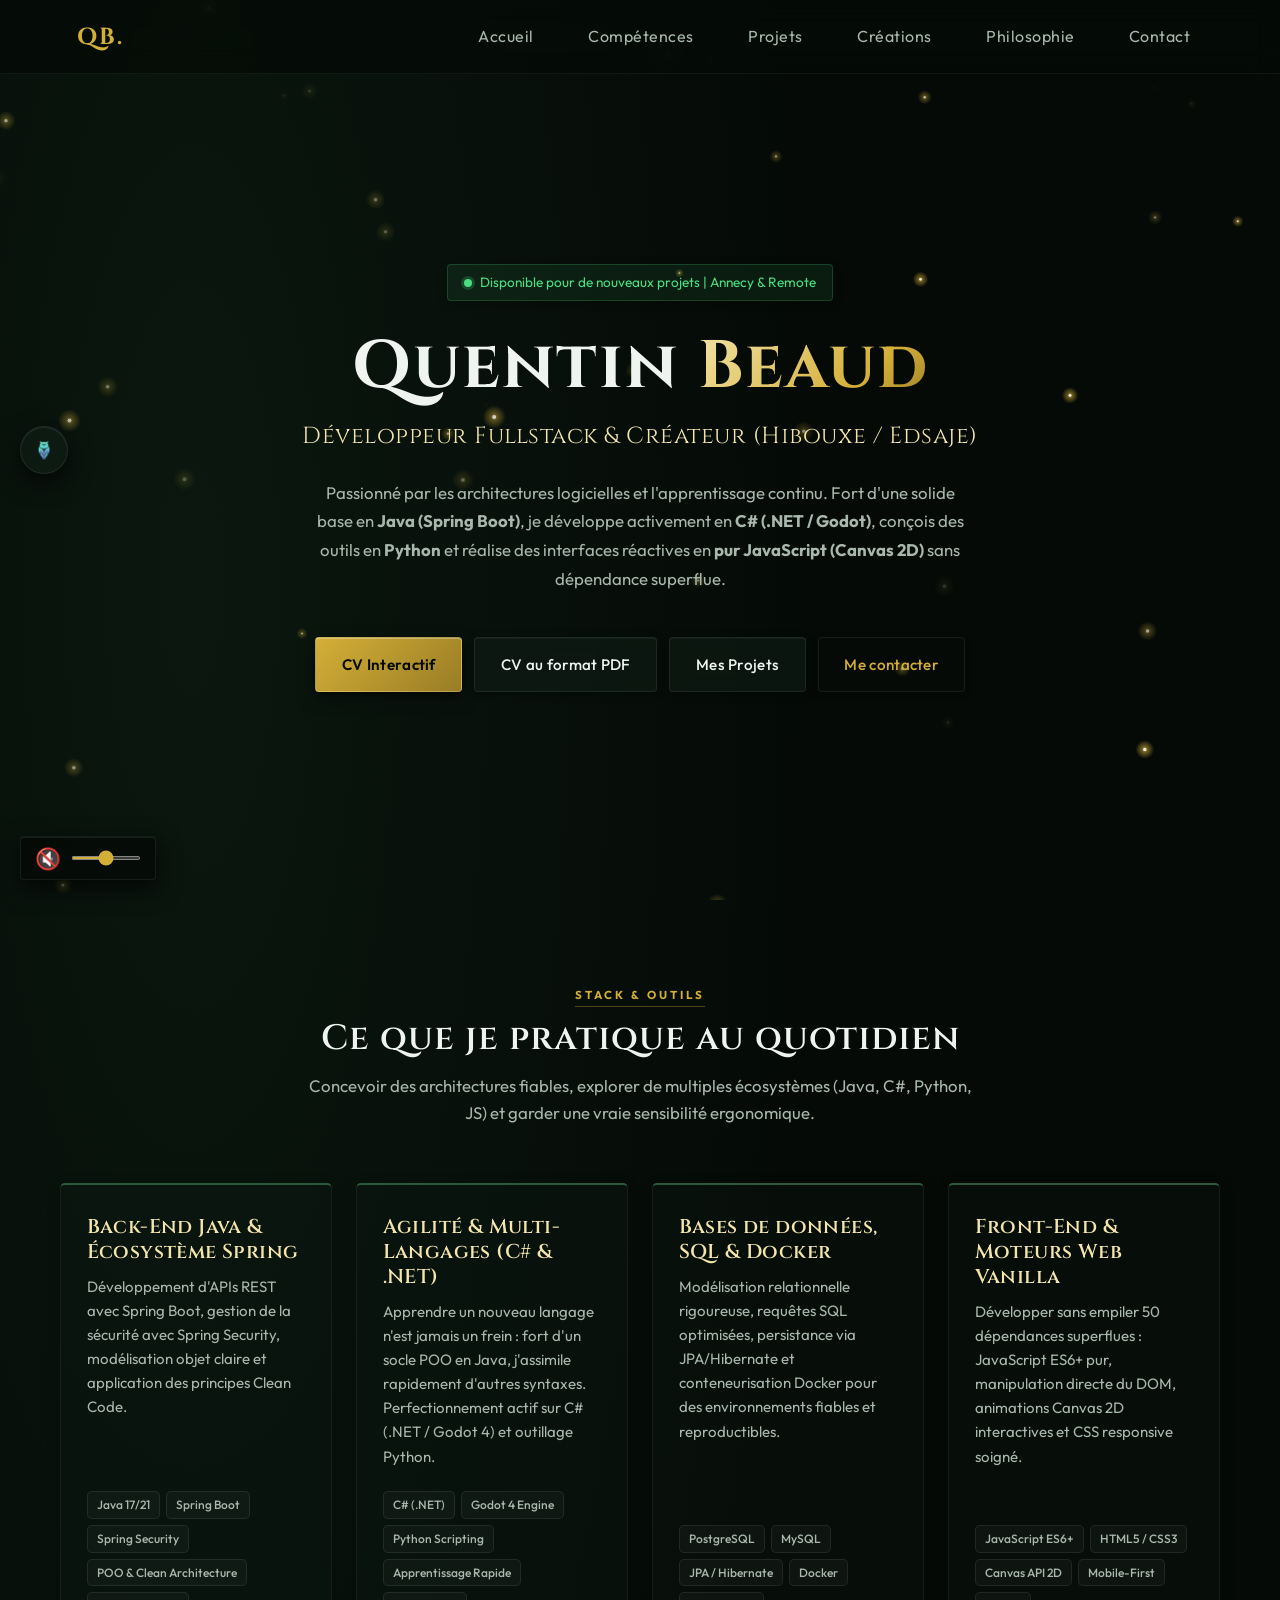
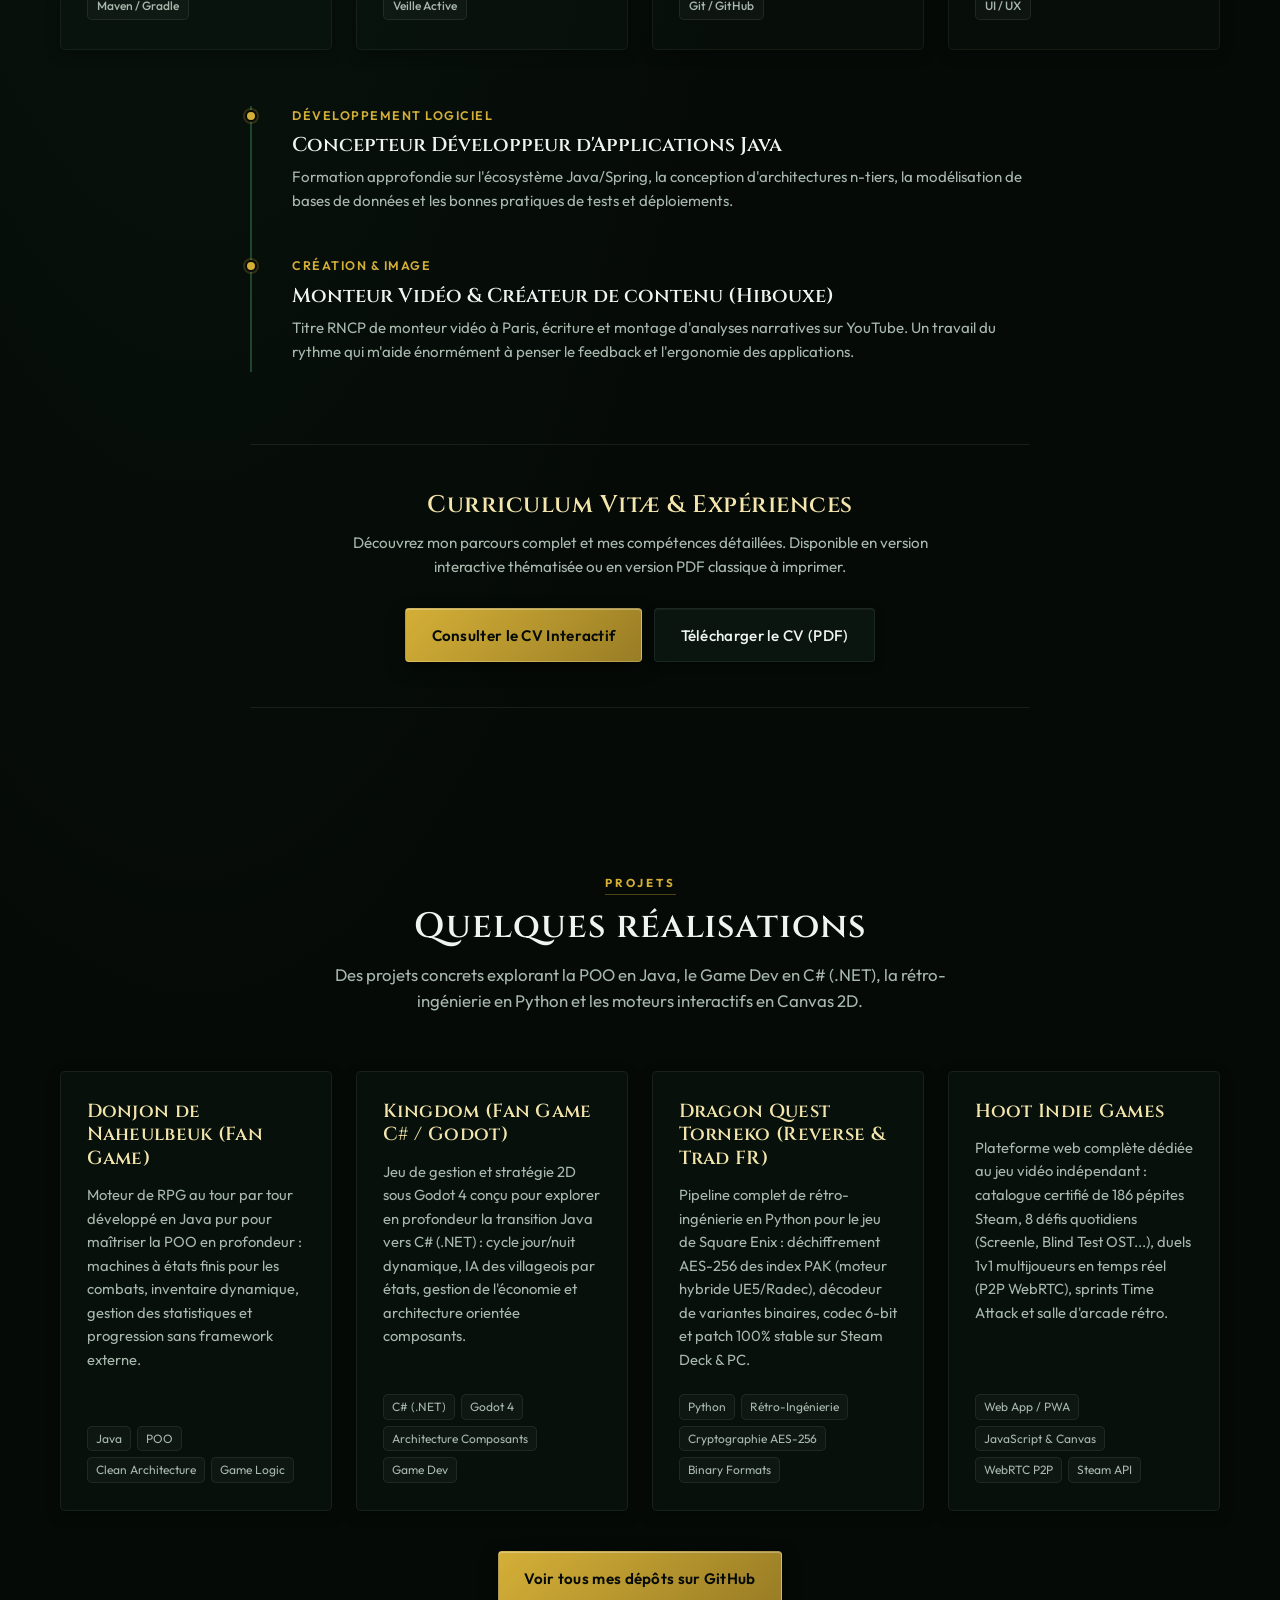
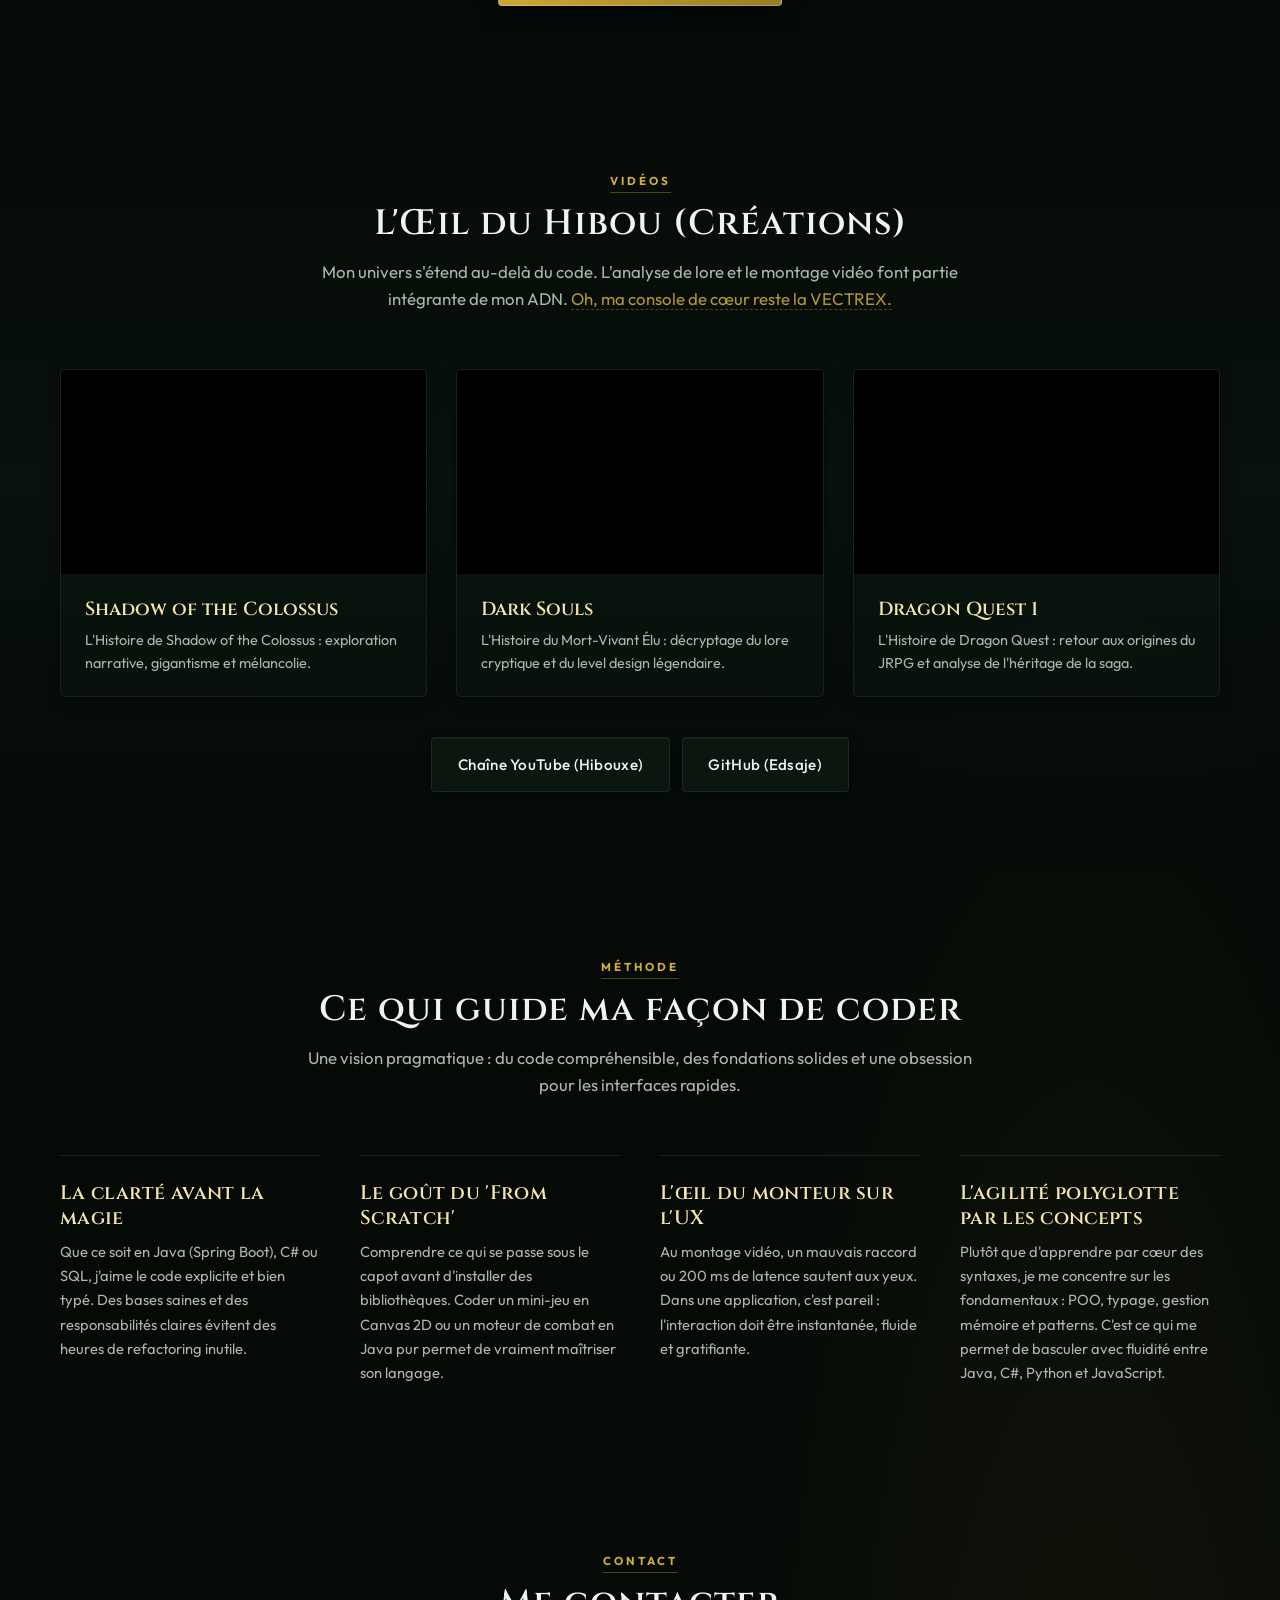
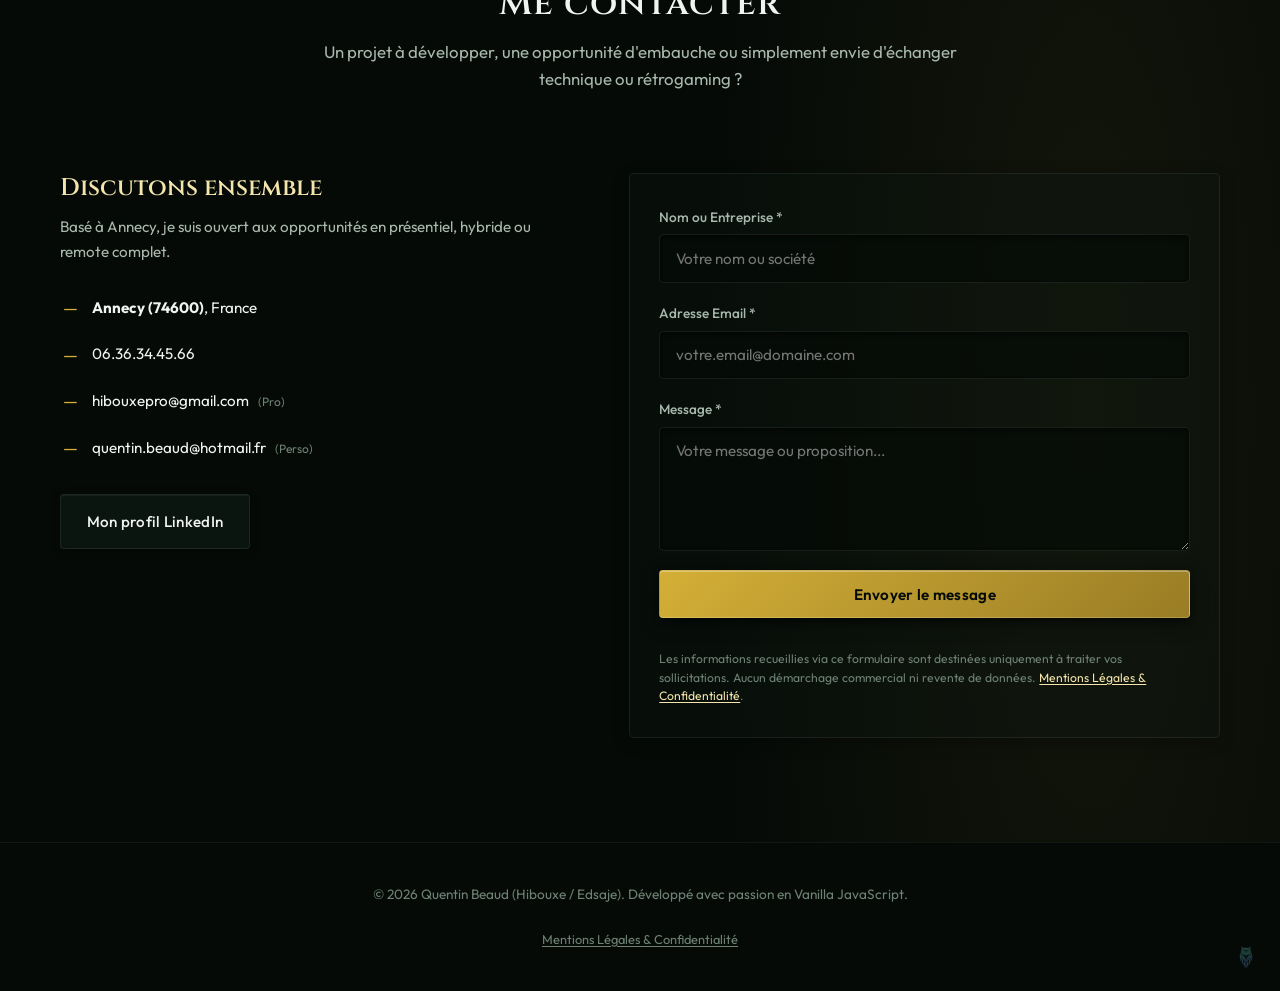
==== index.html @ 6cda5f75 "fix(cache): invalidation totale cache navigateur v6.0 retro-vault et destruction instances obsoletes" ====
<!DOCTYPE html>
<html lang="fr">
<head>
    <meta charset="UTF-8">
    <meta name="viewport" content="width=device-width, initial-scale=1.0">
    
    <!-- Meta SEO & Indexation Avancée -->
    <title>Quentin Beaud | Développeur Fullstack Java & Créateur (Hibouxe / Edsaje)</title>
    <meta name="description" content="Portfolio de Quentin Beaud (alias Hibouxe / Edsaje), développeur Fullstack Java / C# (Spring Boot, SQL, Docker, Godot, Vanilla JS) et créateur. Basé à Annecy.">
    <meta name="keywords" content="Quentin Beaud, Hibouxe, Edsaje, Développeur Fullstack, Java, Spring Boot, Docker, SQL, C#, Godot, JavaScript Vanilla, Annecy, Portfolio Dev">
    <meta name="author" content="Quentin Beaud">
    <meta name="robots" content="index, follow, max-snippet:-1, max-image-preview:large, max-video-preview:-1">
    <meta name="language" content="French">
    <link rel="canonical" href="https://www.quentinbeaud.com/">
    <link rel="icon" type="image/webp" href="assets/logo-hibouxe-200.webp">
    
    <!-- Open Graph -->
    <meta property="og:locale" content="fr_FR">
    <meta property="og:type" content="profile">
    <meta property="og:url" content="https://www.quentinbeaud.com/">
    <meta property="og:site_name" content="Portfolio Quentin Beaud">
    <meta property="og:title" content="Quentin Beaud | Développeur Fullstack & Créateur">
    <meta property="og:description" content="Projets de développement Fullstack Java / C#, jeux sous Godot, Vanilla JS et créations vidéo.">
    <meta property="og:image" content="https://www.quentinbeaud.com/assets/logo-hibouxe.png">
    <meta property="profile:first_name" content="Quentin">
    <meta property="profile:last_name" content="Beaud">
    <meta property="profile:username" content="Edsaje">

    <!-- Twitter Cards -->
    <meta name="twitter:card" content="summary_large_image">
    <meta name="twitter:title" content="Quentin Beaud (Edsaje / Hibouxe) | Développeur Fullstack">
    <meta name="twitter:description" content="Portfolio et réalisations logicielles de Quentin Beaud. Écosystème Java, C# / Godot, Web Vanilla.">
    <meta name="twitter:image" content="https://www.quentinbeaud.com/assets/logo-hibouxe.png">

    <!-- JSON-LD Données Structurées (Schema.org) -->
    <script type="application/ld+json">
    {
      "@context": "https://schema.org",
      "@graph": [
        {
          "@type": "Person",
          "@id": "https://www.quentinbeaud.com/#person",
          "name": "Quentin Beaud",
          "alternateName": ["Hibouxe", "Edsaje"],
          "jobTitle": "Concepteur Développeur Fullstack",
          "description": "Développeur Fullstack spécialisé dans l'écosystème Java (Spring Boot, SQL, Docker), le développement C# (Godot Engine) et le Web Vanilla sans framework.",
          "url": "https://www.quentinbeaud.com",
          "nationality": "French",
          "address": {
            "@type": "PostalAddress",
            "addressLocality": "Annecy",
            "addressRegion": "Auvergne-Rhône-Alpes",
            "postalCode": "74600",
            "addressCountry": "FR"
          },
          "knowsAbout": ["Java", "Spring Boot", "C#", "Godot Engine", "Docker", "SQL", "Architecture Logicielle", "JavaScript", "HTML5", "CSS3", "Montage Vidéo"],
          "sameAs": [
            "https://github.com/Edsaje",
            "https://www.youtube.com/@Hibouxe",
            "https://www.linkedin.com/in/quentin-beaud-82137a21b/"
          ]
        },
        {
          "@type": "WebSite",
          "@id": "https://www.quentinbeaud.com/#website",
          "url": "https://www.quentinbeaud.com",
          "name": "Portfolio Quentin Beaud",
          "publisher": {
            "@id": "https://www.quentinbeaud.com/#person"
          }
        }
      ]
    }
    </script>

    <!-- Typographie Studio (Polices locales auto-hébergées) -->
    <link rel="preload" href="fonts/cinzel-latin.woff2" as="font" type="font/woff2" crossorigin>
    <link rel="preload" href="fonts/outfit-latin.woff2" as="font" type="font/woff2" crossorigin>
    <link rel="stylesheet" href="fonts/fonts.css">
    
    <style>:root{--bg-void:#050a07;--bg-dark:#09130d;--bg-surface:#0e1d14;--bg-surface-elevated:#14281c;--bg-card:rgba(14, 29, 20, 0.75);--bg-card-hover:rgba(20, 42, 29, 0.9);--bg-glass:rgba(9, 19, 13, 0.75);--forest-moss:#1e462c;--forest-pine:#2a5a3a;--forest-glow:rgba(42, 90, 58, 0.35);--gold-primary:#d4af37;--gold-light:#f3e5ab;--gold-bright:#ffdf00;--gold-dark:#997d25;--gold-glow-subtle:rgba(212, 175, 55, 0.15);--gold-glow-medium:rgba(212, 175, 55, 0.3);--gold-glow-strong:rgba(212, 175, 55, 0.5);--text-primary:#f0f4f1;--text-secondary:#a8b8ad;--text-muted:#6e8274;--text-gold:#e5c158;--border-subtle:rgba(255, 255, 255, 0.08);--border-hover:rgba(255, 255, 255, 0.18);--border-glass:rgba(255, 255, 255, 0.05);--border-emerald:rgba(42, 90, 58, 0.45);--font-heading:'Cinzel',Georgia,serif;--font-body:'Outfit',-apple-system,BlinkMacSystemFont,'Segoe UI',Roboto,sans-serif;--radius-xs:3px;--radius-sm:5px;--radius-md:8px;--radius-lg:12px;--radius-full:4px;--transition-fast:0.2s cubic-bezier(0.16, 1, 0.3, 1);--transition-base:0.35s cubic-bezier(0.16, 1, 0.3, 1);--transition-smooth:0.5s cubic-bezier(0.16, 1, 0.3, 1);--shadow-card:0 4px 12px rgba(0, 0, 0, 0.4),0 16px 36px -4px rgba(0, 0, 0, 0.65),inset 0 1px 0 rgba(255, 255, 255, 0.06);--shadow-card-hover:0 8px 20px rgba(0, 0, 0, 0.5),0 24px 50px -4px rgba(0, 0, 0, 0.8),inset 0 1px 0 rgba(255, 255, 255, 0.12);--shadow-gold-button:0 4px 14px rgba(0, 0, 0, 0.45),0 1px 2px rgba(0, 0, 0, 0.3),inset 0 1px 0 rgba(255, 255, 255, 0.3)}*,::after,::before{margin:0;padding:0;box-sizing:border-box}html{scroll-behavior:smooth;scroll-padding-top:80px;-webkit-text-size-adjust:100%;overflow-x:hidden;width:100%;max-width:100%}body{background-color:var(--bg-void);color:var(--text-primary);font-family:var(--font-body);font-size:16px;line-height:1.65;overflow-x:hidden;width:100%;max-width:100%;min-height:100%;position:relative;background-image:radial-gradient(ellipse 80% 60% at 15% 10%,rgba(30,70,44,.22) 0,transparent 60%),radial-gradient(ellipse 60% 50% at 85% 90%,rgba(212,175,55,.07) 0,transparent 50%);background-size:100% 100%;background-repeat:no-repeat;background-attachment:scroll}::selection{background:var(--gold-primary);color:var(--bg-void)}h1,h2,h3,h4,h5,h6{font-family:var(--font-heading);font-weight:600;color:var(--text-primary);line-height:1.25}a{color:inherit;text-decoration:none;transition:color var(--transition-fast)}button,input,textarea{font-family:inherit;font-size:inherit}img{max-width:100%;height:auto;display:block}.fireflies-canvas{position:fixed;top:0;left:0;width:100vw;height:100vh;pointer-events:none;z-index:0}.glass-nav{position:fixed;top:0;left:0;width:100%;display:flex;justify-content:space-between;align-items:center;padding:1.1rem 6%;z-index:1000;background:rgba(5,10,7,.7);backdrop-filter:blur(14px);-webkit-backdrop-filter:blur(14px);border-bottom:1px solid var(--border-glass);transition:all var(--transition-base)}.glass-nav.scrolled{padding:.8rem 6%;background:rgba(5,10,7,.92);border-bottom:1px solid var(--border-subtle);box-shadow:0 10px 30px -10px rgba(0,0,0,.8),0 4px 12px rgba(0,0,0,.5)}.logo{font-family:var(--font-heading);font-size:1.45rem;font-weight:700;color:var(--gold-primary);letter-spacing:2px;display:inline-flex;align-items:center;gap:8px;cursor:pointer;user-select:none;transition:transform var(--transition-fast),color var(--transition-fast)}.logo:hover{transform:scale(1.05);color:var(--gold-light)}.menu-toggle{display:block;background:0 0;border:none;font-size:1.6rem;color:var(--gold-primary);cursor:pointer;padding:4px 8px;border-radius:var(--radius-sm);transition:color var(--transition-fast)}.menu-toggle:hover{color:var(--gold-light)}nav ul{display:none;flex-direction:column;gap:1.2rem;padding:1.5rem;background:var(--bg-surface);position:absolute;top:70px;right:5%;left:5%;border-radius:var(--radius-md);border:1px solid var(--border-subtle);list-style:none;text-align:center;box-shadow:0 20px 50px -10px rgba(0,0,0,.95),0 10px 20px rgba(0,0,0,.8),inset 0 1px 0 rgba(255,255,255,.08)}nav.open ul{display:flex}nav a{color:var(--text-secondary);font-weight:400;font-size:1rem;letter-spacing:.5px;padding:.4rem .8rem;border-radius:var(--radius-sm);transition:all var(--transition-fast)}nav a.active,nav a:hover{color:var(--gold-light);background:rgba(212,175,55,.08)}.container{width:100%;max-width:1200px;margin:0 auto;padding:0 1.25rem;position:relative;z-index:1;box-sizing:border-box}.section-header{text-align:center;margin-bottom:3.5rem}.section-tag{display:inline-block;font-size:.72rem;font-weight:700;text-transform:uppercase;letter-spacing:3px;color:var(--gold-primary);margin-bottom:.6rem;padding:2px 0;background:0 0;border:none;border-bottom:1px solid rgba(212,175,55,.35);border-radius:0;display:inline-block}.section-title{font-size:2.2rem;letter-spacing:1px;color:var(--text-primary);margin-bottom:.8rem;position:relative;overflow-wrap:break-word;word-break:normal}.section-subtitle{font-size:1.05rem;color:var(--text-secondary);max-width:680px;margin:0 auto;line-height:1.6;overflow-wrap:break-word}.glass-card{background:var(--bg-card);backdrop-filter:blur(12px);-webkit-backdrop-filter:blur(12px);border:1px solid var(--border-subtle);border-radius:var(--radius-md);box-shadow:var(--shadow-card);transition:transform var(--transition-base),border-color var(--transition-base),box-shadow var(--transition-base);max-width:100%;min-width:0;box-sizing:border-box;overflow-wrap:break-word}.glass-card:hover{transform:translateY(-2px);border-color:var(--border-hover);box-shadow:var(--shadow-card-hover)}.btn{display:inline-flex;align-items:center;justify-content:center;gap:8px;padding:.85rem 1.6rem;border-radius:var(--radius-full);font-weight:500;font-size:.95rem;letter-spacing:.3px;cursor:pointer;transition:all var(--transition-base);border:1px solid transparent;text-decoration:none;user-select:none}.btn-primary{background:linear-gradient(135deg,var(--gold-primary) 0,var(--gold-dark) 100%);color:#050a07;font-weight:600;border:1px solid rgba(255,255,255,.18);box-shadow:0 2px 6px rgba(0,0,0,.35),0 6px 18px -2px rgba(0,0,0,.5),inset 0 1px 0 rgba(255,255,255,.3)}.btn-primary:hover{background:linear-gradient(135deg,var(--gold-light) 0,var(--gold-primary) 100%);border-color:rgba(255,255,255,.28);box-shadow:0 4px 10px rgba(0,0,0,.45),0 12px 28px -4px rgba(0,0,0,.65),inset 0 1px 0 rgba(255,255,255,.4);transform:translateY(-2px)}.btn-secondary{background:rgba(14,29,20,.65);color:var(--text-primary);border-color:var(--border-subtle);backdrop-filter:blur(8px);box-shadow:0 2px 8px rgba(0,0,0,.35),inset 0 1px 0 rgba(255,255,255,.05)}.btn-secondary:hover{background:rgba(20,42,29,.85);border-color:var(--border-hover);color:var(--gold-light);transform:translateY(-2px);box-shadow:0 6px 18px rgba(0,0,0,.55),inset 0 1px 0 rgba(255,255,255,.1)}.btn-outline{background:0 0;color:var(--gold-primary);border-color:var(--border-subtle);box-shadow:0 2px 6px rgba(0,0,0,.25)}.btn-outline:hover{background:rgba(255,255,255,.04);border-color:var(--border-hover);color:var(--gold-light);box-shadow:0 4px 14px rgba(0,0,0,.45),inset 0 1px 0 rgba(255,255,255,.06)}.hero-section{min-height:100vh;display:flex;align-items:center;justify-content:center;padding:7.5rem 1.5rem 4rem 1.5rem;position:relative;text-align:center}.hero-container{max-width:860px;z-index:2}.hero-status-badge{display:inline-flex;align-items:center;gap:8px;font-size:.85rem;color:#4ade80;background:rgba(74,222,128,.08);border:1px solid rgba(74,222,128,.2);padding:6px 16px;border-radius:var(--radius-full);margin-bottom:1.5rem;box-shadow:0 2px 8px rgba(0,0,0,.35)}.hero-status-badge .pulse-dot{width:8px;height:8px;background-color:#4ade80;border-radius:50%;box-shadow:0 0 0 3px rgba(74,222,128,.2);animation:pulse 2s infinite ease-in-out}@keyframes pulse{0%,100%{opacity:1;transform:scale(1)}50%{opacity:.4;transform:scale(1.25)}}.hero-title{font-size:clamp(2.5rem, 6vw, 4.2rem);letter-spacing:2px;color:var(--text-primary);margin-bottom:.8rem;font-weight:700;min-height:1.2em}.hero-title span{background:linear-gradient(135deg,var(--gold-light) 0,var(--gold-primary) 70%,var(--gold-dark) 100%);-webkit-background-clip:text;-webkit-text-fill-color:transparent}.hero-subtitle{font-size:clamp(1.1rem, 2.5vw, 1.45rem);font-weight:300;color:var(--gold-light);margin-bottom:1.4rem;letter-spacing:.5px;min-height:1.5em}.hero-desc{font-size:1.05rem;color:var(--text-secondary);max-width:660px;margin:0 auto 2.4rem auto;line-height:1.7;min-height:120px}.hero-actions{display:flex;flex-wrap:wrap;justify-content:center;gap:12px}.skills-section{padding:5rem 0;position:relative}.skills-grid{display:grid;grid-template-columns:1fr;gap:1.5rem;margin-bottom:3.5rem}.skill-card{padding:1.8rem 1.6rem;display:flex;flex-direction:column;background:rgba(14,29,20,.3);border:1px solid rgba(255,255,255,.06);border-top:2px solid var(--forest-pine);border-radius:var(--radius-sm);box-shadow:0 4px 14px rgba(0,0,0,.25);transition:border-top-color var(--transition-fast),transform var(--transition-fast)}.skill-card:hover{border-top-color:var(--gold-primary);transform:translateY(-2px)}.skill-icon{font-size:2.4rem;margin-bottom:1.2rem;display:inline-block}.skill-card h3{font-size:1.25rem;color:var(--gold-light);margin-bottom:.7rem;letter-spacing:.4px;font-family:var(--font-heading)}.skill-card p{color:var(--text-secondary);font-size:.94rem;margin-bottom:1.4rem;flex-grow:1;line-height:1.6}.skill-tags{display:flex;flex-wrap:wrap;gap:6px}.skill-tag{font-size:.75rem;font-weight:500;color:var(--text-secondary);background:rgba(255,255,255,.03);border:1px solid rgba(255,255,255,.08);padding:3px 9px;border-radius:var(--radius-sm)}.timeline{max-width:780px;margin:0 auto;position:relative;padding-left:2rem;border-left:2px solid var(--forest-moss)}.timeline-item{position:relative;margin-bottom:2.2rem}.timeline-item:last-child{margin-bottom:0}.timeline-dot{position:absolute;left:calc(-2rem - 7px);top:.25rem;width:12px;height:12px;background:var(--gold-primary);border:2px solid var(--bg-void);border-radius:50%;box-shadow:0 0 0 2px rgba(212,175,55,.2)}.timeline-content{padding:0 0 .5rem .5rem;background:0 0;border:none;box-shadow:none}.timeline-content .timeline-date{font-size:.78rem;font-weight:600;color:var(--gold-primary);text-transform:uppercase;letter-spacing:1.5px;margin-bottom:.35rem;display:block}.timeline-content h3{font-size:1.25rem;color:var(--text-primary);margin-bottom:.5rem;font-family:var(--font-heading)}.timeline-content p{font-size:.94rem;color:var(--text-secondary);line-height:1.6}.cv-box{margin:4.5rem auto 0 auto;padding:2.8rem 1.5rem;text-align:center;max-width:780px;border-top:1px solid rgba(255,255,255,.08);border-bottom:1px solid rgba(255,255,255,.08);background:0 0;border-radius:0}.cv-box h3{color:var(--gold-light);font-size:1.5rem;margin-bottom:.7rem;letter-spacing:.5px;font-family:var(--font-heading)}.cv-box p{color:var(--text-secondary);max-width:600px;margin:0 auto 1.8rem auto;font-size:.95rem;line-height:1.6}.cv-box-actions{display:flex;flex-wrap:wrap;justify-content:center;gap:12px}.github-section{padding:5rem 0}.repo-grid{display:grid;grid-template-columns:1fr;gap:1.5rem;margin-bottom:2.5rem}.repo-card{padding:1.7rem 1.6rem;display:flex;flex-direction:column;text-decoration:none;background:rgba(14,29,20,.35);border:1px solid rgba(255,255,255,.07);border-radius:var(--radius-sm);box-shadow:0 4px 14px rgba(0,0,0,.3);transition:transform var(--transition-fast),border-color var(--transition-fast),background var(--transition-fast)}.repo-card:hover{transform:translateY(-2px);background:rgba(20,42,29,.55);border-color:rgba(212,175,55,.3)}.repo-header{display:flex;align-items:center;gap:10px;margin-bottom:.8rem}.repo-icon{font-size:1.5rem}.repo-header h3{font-size:1.18rem;color:var(--gold-light);letter-spacing:.3px;font-family:var(--font-heading);transition:color var(--transition-fast)}.repo-card:hover .repo-header h3{color:var(--gold-bright)}.repo-card p{color:var(--text-secondary);font-size:.92rem;margin-bottom:1.4rem;flex-grow:1;line-height:1.6}.repo-tags{display:flex;flex-wrap:wrap;gap:6px}.repo-tag{background:rgba(255,255,255,.03);border:1px solid rgba(255,255,255,.08);color:var(--text-secondary);padding:2px 8px;border-radius:var(--radius-sm);font-size:.75rem}.github-cta{text-align:center}.passions-section{padding:5rem 0;background:linear-gradient(180deg,var(--bg-void) 0,rgba(14,29,20,.4) 50%,var(--bg-void) 100%)}.portfolio-grid{display:grid;grid-template-columns:1fr;gap:1.8rem;margin-bottom:2.5rem}.portfolio-card{background:rgba(14,29,20,.3);border:1px solid rgba(255,255,255,.07);border-radius:var(--radius-sm);overflow:hidden;box-shadow:0 4px 14px rgba(0,0,0,.35);transition:transform var(--transition-fast),border-color var(--transition-fast);padding:0}.portfolio-card:hover{transform:translateY(-2px);border-color:rgba(212,175,55,.25)}.video-wrapper{position:relative;width:100%;aspect-ratio:16/9;background-color:#000;border-bottom:1px solid rgba(255,255,255,.06)}.video-wrapper iframe{position:absolute;top:0;left:0;width:100%;height:100%;border:none}.video-content{padding:1.4rem 1.5rem}.video-content h3{font-size:1.18rem;color:var(--gold-light);margin-bottom:.5rem;font-family:var(--font-heading)}.video-content p{font-size:.9rem;color:var(--text-secondary);line-height:1.55}.secret-hint{color:var(--gold-primary);cursor:pointer;opacity:.85;transition:opacity var(--transition-fast),color var(--transition-fast);border-bottom:1px dashed rgba(212,175,55,.4)}.secret-hint:hover{opacity:1;color:var(--gold-light)}.social-links{display:flex;flex-wrap:wrap;justify-content:center;gap:12px;margin-top:2rem}.principles-section{padding:5rem 0}.principles-grid{display:grid;grid-template-columns:1fr;gap:2.2rem 2.5rem}.principle-card{padding:1.6rem 0 0 0;background:0 0;border:none;border-top:1px solid rgba(255,255,255,.1);border-radius:0;box-shadow:none;display:flex;flex-direction:column}.principle-icon{font-size:2.2rem;margin-bottom:1rem;display:inline-block}.principle-card h3{font-size:1.22rem;color:var(--gold-light);margin-bottom:.6rem;letter-spacing:.3px;font-family:var(--font-heading)}.principle-card p{font-size:.92rem;color:var(--text-secondary);line-height:1.65}.contact-section{padding:5rem 0;position:relative}.contact-container{display:grid;grid-template-columns:1fr;gap:2.5rem;padding:1rem 0;background:0 0;border:none;box-shadow:none}.contact-info h3{font-size:1.5rem;color:var(--gold-light);margin-bottom:.8rem;font-family:var(--font-heading)}.contact-info>p{color:var(--text-secondary);margin-bottom:1.8rem;font-size:.95rem;line-height:1.6}.contact-details{display:flex;flex-direction:column;gap:1.1rem;margin-bottom:2rem}.contact-item{display:flex;align-items:center;gap:12px;font-size:.95rem;color:var(--text-primary)}.contact-item-icon{font-size:1.1rem;color:var(--gold-primary);width:20px;text-align:center}.contact-item a{color:var(--text-primary);transition:color var(--transition-fast)}.contact-item a:hover{color:var(--gold-light)}.contact-badge{font-size:.75rem;color:var(--text-muted);margin-left:6px}.contact-form{display:flex;flex-direction:column;gap:1.2rem;background:rgba(14,29,20,.3);border:1px solid rgba(255,255,255,.07);border-radius:var(--radius-sm);padding:2rem 1.8rem;box-shadow:0 4px 16px rgba(0,0,0,.3)}.form-group{display:flex;flex-direction:column;gap:.4rem}.form-group label{font-size:.85rem;color:var(--text-secondary);font-weight:500}.form-group input,.form-group textarea{background:rgba(5,10,7,.7);border:1px solid rgba(255,255,255,.08);border-radius:var(--radius-sm);padding:.85rem 1rem;color:var(--text-primary);font-family:var(--font-body);font-size:.95rem;box-shadow:inset 0 2px 4px rgba(0,0,0,.4);transition:border-color var(--transition-fast),box-shadow var(--transition-fast)}.form-group input:focus,.form-group textarea:focus{outline:0;border-color:var(--gold-primary);box-shadow:0 0 0 2px rgba(212,175,55,.15),inset 0 2px 4px rgba(0,0,0,.4)}.form-group textarea{resize:vertical;min-height:120px}.form-status{font-size:.9rem;text-align:center;padding:.5rem;border-radius:var(--radius-sm);display:none}.form-status.pending{display:block;color:var(--gold-light);background:rgba(212,175,55,.1)}.form-status.success{display:block;color:#4ade80;background:rgba(74,222,128,.1);border:1px solid rgba(74,222,128,.3)}.form-status.error{display:block;color:#f87171;background:rgba(248,113,113,.1);border:1px solid rgba(248,113,113,.3)}.site-footer{padding:2.5rem 1.5rem;text-align:center;background:var(--bg-void);border-top:1px solid var(--border-glass);position:relative}.footer-content{max-width:1200px;margin:0 auto;display:flex;flex-direction:column;align-items:center;gap:.8rem}.footer-copyright{color:var(--text-muted);font-size:.85rem}.easter-egg-owl{position:absolute;bottom:20px;right:20px;cursor:pointer;opacity:.25;transition:opacity var(--transition-fast),transform var(--transition-fast);touch-action:manipulation;user-select:none;-webkit-user-select:none}.easter-egg-owl img{width:28px;height:28px;object-fit:contain}.easter-egg-owl:hover{opacity:1;transform:scale(1.15)}.sound-control{position:fixed;bottom:20px;left:20px;z-index:9999;display:flex;align-items:center;gap:10px;padding:8px 14px;border-radius:var(--radius-full);background:rgba(5,10,7,.85);border:1px solid var(--border-subtle);backdrop-filter:blur(10px);box-shadow:0 8px 24px rgba(0,0,0,.7),inset 0 1px 0 rgba(255,255,255,.08);transition:border-color var(--transition-fast),box-shadow var(--transition-fast)}.sound-control:hover{border-color:var(--border-hover);box-shadow:0 12px 32px rgba(0,0,0,.85),inset 0 1px 0 rgba(255,255,255,.14)}.mute-btn{background:0 0;border:none;font-size:1.3rem;cursor:pointer;color:var(--text-primary);outline:0;display:flex;align-items:center;justify-content:center;transition:transform var(--transition-fast)}.mute-btn:hover{transform:scale(1.15)}.volume-slider{width:70px;height:4px;accent-color:var(--gold-primary);cursor:pointer}.arcade-modal{display:none;position:fixed;top:0;left:0;width:100vw;height:100vh;background:rgba(0,0,0,.88);z-index:10000;justify-content:center;align-items:center;padding:1rem;backdrop-filter:blur(8px)}.arcade-modal.active{display:flex}.arcade-modal-content{background:var(--bg-surface);padding:2rem 1.8rem;border-radius:var(--radius-md);text-align:center;position:relative;border:1px solid var(--border-subtle);box-shadow:0 24px 60px -10px rgba(0,0,0,.95),0 12px 24px rgba(0,0,0,.8),inset 0 1px 0 rgba(255,255,255,.08);width:100%;max-width:480px;max-height:92vh;overflow-y:auto}.close-arcade,.close-vectrex{position:absolute;top:12px;right:18px;font-size:1.8rem;color:var(--text-muted);cursor:pointer;background:0 0;border:none;transition:color var(--transition-fast);line-height:1}.close-arcade:hover{color:var(--gold-primary)}.close-vectrex:hover{color:#0fc}.arcade-menu-title{font-size:1.5rem;color:var(--gold-light);margin-bottom:.5rem}.arcade-menu-subtitle{font-size:.9rem;color:var(--text-secondary);margin-bottom:1.5rem}.arcade-games-grid{display:grid;grid-template-columns:1fr 1fr;gap:10px}.arcade-btn{background:rgba(30,70,44,.25);border:1px solid var(--border-subtle);color:var(--text-primary);padding:.9rem .5rem;border-radius:var(--radius-sm);font-family:var(--font-heading);font-size:.95rem;cursor:pointer;box-shadow:0 2px 6px rgba(0,0,0,.35),inset 0 1px 0 rgba(255,255,255,.04);transition:all var(--transition-fast)}.arcade-btn:hover{background:rgba(20,42,29,.8);border-color:var(--border-hover);color:var(--gold-light);transform:translateY(-2px);box-shadow:0 6px 16px rgba(0,0,0,.6),inset 0 1px 0 rgba(255,255,255,.08)}.arcade-btn.full-span{grid-column:span 2}.arcade-btn-small{background:0 0;border:1px solid var(--border-subtle);color:var(--text-secondary);padding:.45rem 1rem;border-radius:var(--radius-sm);margin-top:1rem;cursor:pointer;font-size:.85rem;transition:all var(--transition-fast)}.arcade-btn-small:hover{border-color:var(--border-hover);color:var(--gold-light)}#arcade-canvas{background:#060f09;border:1px solid var(--border-subtle);border-radius:var(--radius-sm);margin:1rem 0;max-width:100%;height:auto;box-shadow:0 4px 20px rgba(0,0,0,.6),inset 0 0 10px rgba(0,0,0,.8)}.arcade-score-display{font-size:1.15rem;font-weight:700;color:var(--gold-light);margin-bottom:.4rem}.arcade-instructions{font-size:.85rem;color:var(--text-secondary);margin-top:.5rem}.vectrex-modal-content{background:#020504;border:1px solid #0fc;box-shadow:0 0 35px rgba(0,255,204,.35)}.vectrex-title{color:#0fc;font-family:var(--font-heading);text-shadow:0 0 10px #0fc;letter-spacing:2px;font-size:1.35rem;margin-bottom:4px}.vectrex-subtitle{color:#0fc;opacity:.8;font-size:.8rem;margin-bottom:8px}.vectrex-stats{font-family:monospace;font-size:.95rem;color:#fff;margin-bottom:8px}#vectrex-canvas{background-color:#000;border:1px solid #0fc;box-shadow:0 0 15px rgba(0,255,204,.4);border-radius:4px;max-width:100%;height:auto}.virtual-gamepad{display:none;justify-content:space-between;align-items:center;margin-top:15px;padding:0 10px;user-select:none;-webkit-user-select:none}@media (hover:none) and (pointer:coarse){.virtual-gamepad{display:flex}}.d-pad{display:grid;grid-template-areas:". up ." "left . right" ". down .";gap:6px}.d-btn{background:rgba(30,70,44,.35);border:1px solid var(--border-subtle);color:var(--gold-light);border-radius:var(--radius-sm);width:46px;height:46px;font-size:1.1rem;display:flex;justify-content:center;align-items:center;touch-action:manipulation;cursor:pointer;outline:0;box-shadow:0 3px 8px rgba(0,0,0,.45)}.d-btn.up{grid-area:up}.d-btn.down{grid-area:down}.d-btn.left{grid-area:left}.d-btn.right{grid-area:right}.action-btn:active,.d-btn:active{background:rgba(212,175,55,.35);transform:scale(.94)}.action-pad{display:flex}.action-btn{background:rgba(30,70,44,.45);border:1px solid var(--border-subtle);color:var(--gold-light);border-radius:50%;width:58px;height:58px;font-size:1.3rem;font-weight:700;touch-action:manipulation;cursor:pointer;outline:0;box-shadow:0 4px 14px rgba(0,0,0,.55),inset 0 1px 0 rgba(255,255,255,.1)}.idle-toggle{position:fixed;top:50%;left:20px;transform:translateY(-50%);width:48px;height:48px;border-radius:50%;display:flex;justify-content:center;align-items:center;cursor:pointer;z-index:9998;background:var(--bg-card);border:1px solid var(--border-subtle);box-shadow:0 8px 24px rgba(0,0,0,.7),inset 0 1px 0 rgba(255,255,255,.08);transition:transform var(--transition-base),box-shadow var(--transition-base),border-color var(--transition-base),opacity var(--transition-fast)}.idle-toggle img{width:24px;height:24px;object-fit:contain}.idle-toggle:hover{transform:translateY(-50%) scale(1.08);border-color:var(--border-hover);box-shadow:0 12px 32px rgba(0,0,0,.85),inset 0 1px 0 rgba(255,255,255,.15)}.idle-toggle.hidden{opacity:0;pointer-events:none}.idle-panel{position:fixed;top:50%;left:80px;transform:translateY(-50%) translateX(-120%);width:350px;max-height:85vh;border-radius:var(--radius-md);padding:1.4rem;z-index:9998;background:rgba(9,19,13,.95);border:1px solid var(--border-subtle);box-shadow:0 24px 60px -10px rgba(0,0,0,.95),0 10px 25px rgba(0,0,0,.8),inset 0 1px 0 rgba(255,255,255,.08);transition:transform .4s cubic-bezier(.16, 1, .3, 1),opacity .3s;opacity:0;pointer-events:none;overflow-y:auto}.idle-panel.active{transform:translateY(-50%) translateX(0);opacity:1;pointer-events:all}.idle-header{display:flex;justify-content:space-between;align-items:center;margin-bottom:12px;border-bottom:1px solid var(--border-glass);padding-bottom:8px}.idle-header h3{font-size:1.15rem;color:var(--gold-light);display:flex;align-items:center}.idle-prestige-badge{font-size:.7rem;background:var(--gold-primary);color:#050a07;padding:2px 6px;border-radius:var(--radius-full);margin-left:6px;font-weight:700}.close-idle{font-size:1.5rem;cursor:pointer;color:var(--text-muted);transition:color var(--transition-fast)}.close-idle:hover{color:var(--gold-primary)}.idle-score{text-align:center;font-size:1.35rem;font-weight:700;color:var(--gold-light)}.idle-pps{text-align:center;color:var(--text-secondary);font-size:.82rem;margin-bottom:12px}.idle-click-area{text-align:center;position:relative;margin:12px 0 18px 0}#idle-logo{width:100px;height:100px;cursor:pointer;transition:transform .1s;user-select:none;-webkit-user-drag:none;filter:drop-shadow(0 0 12px rgba(212, 175, 55, .4));touch-action:manipulation}#idle-logo:active{transform:scale(.92)}#idle-click-feedback-container{position:absolute;top:0;left:0;width:100%;height:100%;pointer-events:none}.click-feedback{position:absolute;color:var(--gold-light);font-weight:700;font-size:1.1rem;text-shadow:0 0 8px rgba(0,0,0,.8);animation:floatUp .9s ease-out forwards}@keyframes floatUp{0%{transform:translateY(0) scale(1);opacity:1}100%{transform:translateY(-40px) scale(1.3);opacity:0}}.idle-tabs{display:flex;gap:6px;margin-bottom:12px;border-bottom:1px solid var(--border-glass);padding-bottom:8px}.idle-tab-btn{flex:1;padding:6px 4px;background:0 0;border:1px solid var(--border-glass);color:var(--text-secondary);border-radius:var(--radius-sm);cursor:pointer;font-size:.78rem;transition:all var(--transition-fast)}.idle-tab-btn.active{background:rgba(212,175,55,.18);border-color:var(--border-hover);color:#fff;font-weight:600}.idle-section-title{color:var(--gold-light);font-size:.85rem;margin:12px 0 6px 0;text-align:left}.idle-upgrade-btn{width:100%;background:rgba(14,29,20,.65);border:1px solid var(--border-glass);color:var(--text-primary);border-radius:var(--radius-sm);padding:8px 10px;display:flex;justify-content:space-between;align-items:center;cursor:pointer;margin-bottom:6px;text-align:left;box-shadow:0 1px 3px rgba(0,0,0,.3);transition:all var(--transition-fast)}.idle-upgrade-btn:hover:not(:disabled){background:rgba(20,42,29,.85);border-color:var(--border-hover);box-shadow:0 4px 12px rgba(0,0,0,.5)}.idle-upgrade-btn:disabled{opacity:.45;cursor:not-allowed}.upg-info strong{color:#fff;font-size:.85rem}.upg-info small{color:var(--text-secondary);font-size:.75rem;display:block}.upg-cost{font-weight:600;color:var(--gold-light);font-size:.82rem;text-align:right;white-space:nowrap}.prestige-container{margin-top:14px;border-top:1px solid var(--border-subtle);padding-top:10px;text-align:center}.prestige-title{color:var(--gold-light);font-size:.85rem;margin-bottom:4px;letter-spacing:1px}.prestige-desc{font-size:.75rem;color:var(--text-secondary);margin-bottom:6px}.achievements-list{display:flex;flex-direction:column;gap:6px}.achievement-item{padding:8px 10px;border-radius:var(--radius-sm);display:flex;align-items:center;gap:10px;opacity:.45;transition:all var(--transition-base);background:rgba(5,10,7,.5);border:1px solid var(--border-glass)}.achievement-item.unlocked{opacity:1;border-color:rgba(212,175,55,.35);background:rgba(212,175,55,.08);box-shadow:0 2px 8px rgba(0,0,0,.35)}.ach-icon{font-size:1.3rem}.achievement-item strong{font-size:.82rem;color:#fff}.achievement-item small{color:var(--text-secondary);font-size:.74rem}.stats-card{padding:10px;border-radius:var(--radius-sm);margin-bottom:10px;background:rgba(5,10,7,.5);border:1px solid var(--border-glass);font-size:.82rem;box-shadow:0 2px 6px rgba(0,0,0,.3)}.stats-card p{margin-bottom:6px;display:flex;justify-content:space-between}.stats-card p:last-child{margin-bottom:0}.stats-card span{color:var(--gold-light);font-weight:600}.achievement-toast{position:fixed;bottom:20px;right:20px;z-index:100000;padding:12px 18px;border:1px solid var(--border-subtle);border-radius:var(--radius-md);background:rgba(9,19,13,.95);box-shadow:0 16px 40px -6px rgba(0,0,0,.9),0 6px 16px rgba(0,0,0,.6),inset 0 1px 0 rgba(255,255,255,.1);transform:translateY(120px);opacity:0;transition:transform .4s cubic-bezier(.16, 1, .3, 1),opacity .3s;pointer-events:none;display:flex;align-items:center;gap:12px}.toast-badge-title{color:var(--gold-light);font-family:var(--font-heading);font-size:.9rem;display:block}.toast-desc{color:var(--text-primary);font-size:.82rem;margin:0}.achievement-toast.visible{transform:translateY(0);opacity:1}.secret-hint-toast{position:fixed;color:var(--gold-light);background:rgba(5,10,7,.92);border:1px solid var(--border-subtle);padding:6px 12px;border-radius:var(--radius-sm);font-size:.78rem;pointer-events:none;white-space:nowrap;z-index:99999;opacity:0;transform:translateY(5px);transition:opacity .3s,transform .3s}.secret-hint-toast.visible{opacity:1;transform:translateY(0)}.reveal-on-scroll{opacity:0;transform:translateY(24px);transition:opacity .7s cubic-bezier(.16, 1, .3, 1),transform .7s cubic-bezier(.16, 1, .3, 1)}.reveal-on-scroll.is-visible{opacity:1;transform:translateY(0)}.magical-flying-owl{position:absolute;width:180px;height:auto;z-index:99999;pointer-events:none;filter:drop-shadow(0 0 25px var(--gold-primary))}.magical-spark{position:absolute;width:6px;height:6px;border-radius:50%;background-color:var(--gold-light);box-shadow:0 0 10px var(--gold-primary),0 0 20px #fff;pointer-events:none;z-index:99998}body.mystic-active{animation:mysticHue 3.2s ease-in-out}@keyframes mysticHue{0%{filter:hue-rotate(0deg) brightness(1)}50%{filter:hue-rotate(140deg) brightness(1.25)}100%{filter:hue-rotate(0deg) brightness(1)}}@media (min-width:640px){.skills-grid{grid-template-columns:repeat(auto-fit,minmax(260px,1fr))}.repo-grid{grid-template-columns:repeat(auto-fit,minmax(260px,1fr))}.portfolio-grid{grid-template-columns:repeat(auto-fit,minmax(260px,1fr))}.principles-grid{grid-template-columns:repeat(auto-fit,minmax(240px,1fr))}}@media (min-width:868px){.menu-toggle{display:none}nav ul{display:flex;flex-direction:row;position:static;background:0 0;border:none;padding:0;gap:1.8rem;box-shadow:none}.contact-container{grid-template-columns:1fr 1.15fr;padding:1.5rem 0;gap:3.5rem}}@media (max-width:768px){.idle-panel{left:50%;top:50%;transform:translate(-50%,-50%) scale(.9);width:90vw}.idle-panel.active{transform:translate(-50%,-50%) scale(1)}}@media (max-width:640px){.container{padding:0 1rem}.repo-card,.skill-card{padding:1.4rem 1.1rem}.principle-card{padding:1.2rem 0 0 0}.timeline{padding-left:1.4rem;margin-left:.6rem}.timeline-dot{left:calc(-1.4rem - 7px)}.timeline-content{padding:0 0 .5rem .3rem}.cv-box{padding:2.2rem .5rem}.contact-container{padding:.5rem 0;gap:2rem}.contact-form{padding:1.4rem 1.1rem}.cv-box-actions .btn,.hero-actions .btn{width:100%;max-width:100%}}.hidden-view{display:none!important}.toast-trophy{font-size:1.8rem}.vectrex-instructions{margin-top:10px}.vectrex-restart-btn{border-color:#0fc;color:#0fc;display:none}.score-modal-box{max-width:440px;padding:2.2rem 1.6rem;border:1px solid var(--border-subtle);box-shadow:0 24px 60px -10px rgba(0,0,0,.95),0 10px 25px rgba(0,0,0,.8),inset 0 1px 0 rgba(255,255,255,.08)}.score-entry-badge{display:inline-block;font-size:.8rem;font-weight:700;letter-spacing:2px;color:var(--gold-primary);background:rgba(212,175,55,.12);border:1px solid rgba(212,175,55,.3);border-radius:var(--radius-full);padding:4px 14px;margin-bottom:.8rem;box-shadow:0 2px 6px rgba(0,0,0,.3)}.score-game-name{font-size:1.4rem;color:var(--gold-light);margin-bottom:1.2rem}.score-display-box{background:rgba(6,15,9,.85);border:1px solid var(--border-subtle);border-radius:var(--radius-sm);padding:.8rem 1.2rem;margin-bottom:1.4rem;display:flex;flex-direction:column;align-items:center;gap:4px}.score-label{font-size:.75rem;color:var(--text-muted);letter-spacing:1.5px;text-transform:uppercase}.score-big-num{font-size:1.9rem;font-weight:700;color:var(--gold-bright);font-family:var(--font-heading);text-shadow:0 2px 8px rgba(0,0,0,.8)}.score-instruction{font-size:.9rem;color:var(--text-secondary);margin-bottom:1.2rem}.tag-picker-container{display:flex;justify-content:center;align-items:center;gap:14px;margin-bottom:1.8rem;user-select:none;-webkit-user-select:none}.letter-wheel{display:flex;flex-direction:column;align-items:center;gap:6px}.wheel-btn{background:rgba(30,70,44,.35);border:1px solid var(--border-subtle);color:var(--gold-light);width:52px;height:38px;border-radius:var(--radius-sm);font-size:1.1rem;display:flex;justify-content:center;align-items:center;cursor:pointer;touch-action:manipulation;transition:background var(--transition-fast),border-color var(--transition-fast),transform var(--transition-fast)}.wheel-btn:active,.wheel-btn:hover{background:rgba(20,42,29,.8);border-color:var(--border-hover);transform:scale(.96);box-shadow:0 2px 6px rgba(0,0,0,.4)}.letter-box{width:60px;height:72px;background:#050b07;border:1px solid var(--border-subtle);border-radius:var(--radius-sm);display:flex;justify-content:center;align-items:center;font-size:2.2rem;font-weight:700;font-family:var(--font-heading);color:var(--gold-primary);box-shadow:inset 0 2px 8px rgba(0,0,0,.8);transition:border-color var(--transition-fast),box-shadow var(--transition-fast);cursor:pointer}.letter-box.active{border-color:rgba(255,255,255,.3);color:#fff;box-shadow:0 4px 14px rgba(0,0,0,.7),inset 0 2px 8px rgba(0,0,0,.8)}.hidden-mobile-input{position:absolute;opacity:0;pointer-events:none;width:1px;height:1px;top:-9999px}.clicker-pseudo-box{margin-bottom:1.5rem}.arcade-text-input{width:100%;max-width:260px;background:rgba(5,10,7,.9);border:1px solid var(--border-hover);border-radius:var(--radius-sm);padding:.75rem 1rem;color:var(--gold-light);font-size:1.2rem;font-weight:700;text-align:center;letter-spacing:2px;font-family:var(--font-heading);outline:0;box-shadow:0 0 0 3px rgba(212,175,55,.15),0 4px 12px rgba(0,0,0,.5)}.score-actions{display:flex;flex-direction:column;gap:10px;width:100%}.btn-save-score{width:100%;font-size:1.05rem;padding:.95rem}.btn-skip-score{background:0 0;border:none;color:var(--text-muted);font-size:.85rem;padding:.4rem;cursor:pointer}.btn-skip-score:hover{color:var(--text-secondary);text-decoration:underline}.lb-modal-box{max-width:580px;max-height:90vh;padding:2.2rem 1.6rem;border:1px solid var(--border-subtle);box-shadow:0 24px 60px -10px rgba(0,0,0,.95),0 10px 25px rgba(0,0,0,.8),inset 0 1px 0 rgba(255,255,255,.08);display:flex;flex-direction:column}.lb-header{text-align:center;margin-bottom:1.2rem}.lb-title{font-size:1.6rem;color:var(--gold-light);margin-bottom:.2rem}.lb-subtitle{font-size:.85rem;color:var(--text-secondary)}.lb-tabs{display:flex;gap:6px;overflow-x:auto;padding-bottom:8px;margin-bottom:1.2rem;scrollbar-width:thin;scrollbar-color:var(--gold-primary) transparent}.lb-tab{background:rgba(30,70,44,.25);border:1px solid var(--border-subtle);color:var(--text-secondary);padding:6px 12px;border-radius:var(--radius-full);font-size:.8rem;font-weight:500;white-space:nowrap;cursor:pointer;box-shadow:0 1px 3px rgba(0,0,0,.3);transition:all var(--transition-fast)}.lb-tab:hover{background:rgba(20,42,29,.85);color:var(--gold-light);border-color:var(--border-hover);box-shadow:0 2px 6px rgba(0,0,0,.4)}.lb-tab.active{background:linear-gradient(135deg,var(--gold-primary) 0,var(--gold-dark) 100%);color:#050a07;font-weight:700;border-color:rgba(255,255,255,.2);box-shadow:0 2px 8px rgba(0,0,0,.4)}.lb-table-container{flex-grow:1;overflow-y:auto;max-height:380px;margin-bottom:1.2rem;border:1px solid var(--border-subtle);border-radius:var(--radius-sm);background:rgba(5,10,7,.7)}.lb-table{width:100%;border-collapse:collapse;font-size:.9rem;text-align:left}.lb-table th{background:rgba(14,29,20,.9);color:var(--gold-light);font-family:var(--font-heading);font-size:.75rem;letter-spacing:1.5px;padding:10px 12px;position:sticky;top:0;z-index:2;border-bottom:1px solid var(--border-subtle)}.lb-table td{padding:10px 12px;border-bottom:1px solid rgba(255,255,255,.04)}.td-rank,.th-rank{text-align:center;width:85px}.td-score,.th-score{text-align:right}.td-date,.th-date{text-align:right;font-size:.78rem;color:var(--text-muted);width:85px}.rank-pill{display:inline-block;padding:2px 8px;border-radius:var(--radius-full);font-size:.75rem;font-weight:700;background:rgba(255,255,255,.05);color:var(--text-secondary)}.rank-gold .rank-pill{background:rgba(212,175,55,.2);color:var(--gold-bright);border:1px solid var(--gold-primary)}.rank-silver .rank-pill{background:rgba(192,192,192,.2);color:#e0e0e0;border:1px solid silver}.rank-bronze .rank-pill{background:rgba(205,127,50,.2);color:#e69d67;border:1px solid #cd7f32}.rank-current-user{background:rgba(212,175,55,.12)!important}.rank-current-user .td-tag strong{color:var(--gold-light);text-shadow:0 1px 4px rgba(0,0,0,.8)}.lb-empty,.lb-loading{text-align:center;padding:2rem!important;color:var(--text-muted);font-style:italic}.lb-hall-btn{border-color:var(--border-hover);background:rgba(212,175,55,.15);color:var(--gold-light);font-weight:700;box-shadow:0 2px 6px rgba(0,0,0,.35)}.lb-hall-btn:hover{background:rgba(212,175,55,.25);border-color:var(--gold-primary);box-shadow:0 4px 14px rgba(0,0,0,.55)}.arcade-view-actions,.vectrex-modal-actions{display:flex;flex-wrap:wrap;justify-content:center;gap:8px;margin-top:10px}.crit-badge{font-size:.72rem;color:#fa3;font-weight:700;margin-left:6px}.crit-feedback{color:#fc0!important;font-size:1.4rem!important;font-weight:900!important;text-shadow:0 0 15px rgba(255,170,0,.9),0 0 25px rgba(255,204,0,.8)!important;animation:critFloat 1s cubic-bezier(.18,.89,.32,1.28) forwards!important}@keyframes critFloat{0%{opacity:0;transform:translateY(0) scale(.6)}30%{opacity:1;transform:translateY(-20px) scale(1.3)}100%{opacity:0;transform:translateY(-50px) scale(1)}}.idle-active-buffs{display:flex;flex-wrap:wrap;justify-content:center;gap:6px;margin-top:4px;margin-bottom:8px}.buff-badge{display:inline-block;background:rgba(30,70,44,.5);border:1px solid rgba(212,175,55,.35);border-radius:var(--radius-full);padding:3px 10px;font-size:.75rem;font-weight:700;color:var(--gold-bright);box-shadow:0 2px 6px rgba(0,0,0,.35)}.buff-badge.gold-pulse{animation:goldPulseAnim 1.5s infinite alternate}@keyframes goldPulseAnim{0%{box-shadow:0 2px 4px rgba(0,0,0,.4);border-color:rgba(212,175,55,.35)}100%{box-shadow:0 4px 12px rgba(0,0,0,.6);border-color:rgba(255,255,255,.5)}}.golden-firefly{position:absolute;z-index:100;cursor:pointer;font-size:1.6rem;padding:6px;user-select:none;-webkit-user-select:none;animation:floatFirefly 3s ease-in-out infinite alternate,glowFirefly 1s infinite alternate;filter:drop-shadow(0 0 12px rgba(255, 215, 0, .9));transition:transform var(--transition-fast),opacity var(--transition-fast)}.golden-firefly:hover{transform:scale(1.25)}.golden-firefly.caught{transform:scale(2) rotate(180deg);opacity:0}@keyframes floatFirefly{0%{transform:translate(0,0) scale(1)}50%{transform:translate(15px,-18px) scale(1.1)}100%{transform:translate(-10px,12px) scale(.95)}}@keyframes glowFirefly{0%{filter:drop-shadow(0 0 8px #ffd700)}100%{filter:drop-shadow(0 0 20px #ffffff)}}.buy-mode-selector{display:flex;align-items:center;justify-content:space-between;background:rgba(6,15,9,.7);border:1px solid var(--border-subtle);border-radius:var(--radius-sm);padding:6px 12px;margin-bottom:12px}.buy-mode-label{font-size:.8rem;color:var(--text-muted);text-transform:uppercase;letter-spacing:1px;font-weight:600}.buy-mode-btns{display:flex;gap:4px}.buy-mode-btn{background:rgba(30,70,44,.3);border:1px solid var(--border-subtle);color:var(--text-secondary);padding:4px 10px;border-radius:var(--radius-sm);font-size:.78rem;font-weight:700;cursor:pointer;transition:all var(--transition-fast)}.buy-mode-btn:hover{background:rgba(212,175,55,.15);color:var(--gold-light);border-color:var(--border-hover)}.buy-mode-btn.active{background:var(--gold-primary);color:#050a07;border-color:rgba(255,255,255,.2);box-shadow:0 2px 6px rgba(0,0,0,.4)}.idle-tab-desc{font-size:.82rem;color:var(--text-secondary);margin-bottom:14px;line-height:1.4}.spells-list{display:flex;flex-direction:column;gap:10px}.spell-card{background:rgba(6,15,9,.85);border:1px solid var(--border-subtle);border-radius:var(--radius-sm);padding:12px 14px;display:flex;flex-direction:column;gap:8px;box-shadow:0 2px 6px rgba(0,0,0,.35);transition:border-color var(--transition-fast),box-shadow var(--transition-fast)}.spell-card:hover{border-color:var(--border-hover);box-shadow:0 4px 12px rgba(0,0,0,.5)}.spell-header{display:flex;align-items:center;gap:12px}.spell-icon{font-size:1.6rem}.spell-titles strong{display:block;color:var(--gold-light);font-size:.95rem}.spell-titles small{color:var(--text-muted);font-size:.8rem}.spell-footer{display:flex;justify-content:space-between;align-items:center;margin-top:4px;padding-top:6px;border-top:1px solid rgba(255,255,255,.05)}.spell-cooldown-text{font-size:.8rem;color:var(--gold-primary);font-weight:600}.btn-cast-spell{background:linear-gradient(135deg,var(--gold-primary),var(--gold-dark));border:none;border-radius:var(--radius-sm);color:#050a07;font-weight:700;font-size:.85rem;padding:6px 14px;cursor:pointer;transition:all var(--transition-fast)}.btn-cast-spell:hover:not(:disabled){transform:translateY(-1px);box-shadow:0 4px 12px rgba(0,0,0,.5)}.btn-cast-spell:disabled{opacity:.4;cursor:not-allowed;background:#2a3a2e;color:var(--text-muted)}.talents-grid{display:grid;grid-template-columns:1fr;gap:10px;margin-top:10px}.talent-card{background:rgba(14,29,20,.6);border:1px solid var(--border-subtle);border-radius:var(--radius-sm);padding:10px 12px;display:flex;flex-direction:column;gap:6px;box-shadow:0 2px 6px rgba(0,0,0,.35)}.talent-header{display:flex;justify-content:space-between;align-items:center}.talent-header strong{color:var(--gold-light);font-size:.9rem}.talent-lvl-badge{background:rgba(212,175,55,.15);border:1px solid rgba(212,175,55,.35);color:var(--gold-bright);font-size:.75rem;font-weight:700;padding:2px 6px;border-radius:var(--radius-full)}.talent-card small{color:var(--text-secondary);font-size:.8rem}.btn-buy-talent{background:rgba(30,70,44,.4);border:1px solid rgba(212,175,55,.35);color:var(--gold-light);border-radius:var(--radius-sm);padding:6px 10px;font-size:.8rem;font-weight:700;cursor:pointer;margin-top:4px;box-shadow:0 1px 3px rgba(0,0,0,.3);transition:all var(--transition-fast)}.btn-buy-talent:hover:not(:disabled){background:var(--gold-primary);color:#050a07;border-color:var(--gold-primary);box-shadow:0 4px 12px rgba(0,0,0,.5)}.btn-buy-talent:disabled{opacity:.4;cursor:not-allowed;border-color:var(--border-subtle);color:var(--text-muted)}.offline-gains-modal{display:none;position:fixed;top:0;left:0;width:100vw;height:100vh;background:rgba(0,0,0,.85);backdrop-filter:blur(8px);z-index:10000;justify-content:center;align-items:center;padding:1.5rem}.offline-gains-modal.active{display:flex!important}.offline-modal-box{position:relative;background:linear-gradient(145deg,#0d1a12 0,#050a07 100%);border:1px solid var(--border-subtle);border-radius:var(--radius-md);padding:2.2rem 1.8rem;max-width:420px;width:100%;text-align:center;box-shadow:0 24px 60px -10px rgba(0,0,0,.95),0 10px 25px rgba(0,0,0,.8),inset 0 1px 0 rgba(255,255,255,.08);animation:modalPopIn .3s cubic-bezier(.18,.89,.32,1.28) forwards}.close-offline{position:absolute;top:10px;right:14px;background:0 0;border:none;color:var(--text-muted);font-size:1.8rem;cursor:pointer;line-height:1;transition:color var(--transition-fast)}.close-offline:hover{color:var(--gold-bright)}.offline-icon{font-size:3rem;margin-bottom:.6rem}.offline-title{font-size:1.4rem;color:var(--gold-light);margin-bottom:.6rem}.offline-time-text{font-size:.9rem;color:var(--text-secondary);margin-bottom:1.4rem;line-height:1.5}.offline-gain-display{background:rgba(6,15,9,.8);border:1px solid var(--border-subtle);border-radius:var(--radius-sm);padding:.9rem 1.2rem;margin-bottom:1.6rem;display:flex;flex-direction:column;gap:4px}.offline-gain-label{font-size:.75rem;text-transform:uppercase;color:var(--text-muted);letter-spacing:1.5px}.offline-gain-val{font-size:1.8rem;font-weight:700;color:var(--gold-bright);font-family:var(--font-heading);text-shadow:0 2px 8px rgba(0,0,0,.8)}.achievements-header-banner{background:rgba(30,70,44,.3);border:1px solid var(--border-subtle);border-radius:var(--radius-sm);padding:8px 12px;margin-bottom:12px;text-align:center;font-size:.82rem;color:var(--gold-light);box-shadow:0 2px 6px rgba(0,0,0,.3)}.form-privacy-note{font-size:.76rem;color:var(--text-muted);line-height:1.5;margin-top:.8rem;text-align:left}.legal-link{color:var(--gold-light);text-decoration:underline;text-underline-offset:2px;transition:color var(--transition-fast)}.legal-link:hover{color:var(--gold-bright)}.footer-legal{margin-top:.4rem}.footer-legal-btn{background:0 0;border:none;color:var(--text-muted);font-size:.8rem;text-decoration:underline;text-underline-offset:2px;cursor:pointer;transition:color var(--transition-fast);padding:0}.footer-legal-btn:hover{color:var(--gold-light)}.legal-modal-box{position:relative;background:linear-gradient(145deg,#0d1a12 0,#050a07 100%);border:1px solid var(--border-subtle);border-radius:var(--radius-md);max-width:680px;width:100%;max-height:85vh;display:flex;flex-direction:column;box-shadow:0 24px 60px -10px rgba(0,0,0,.95),inset 0 1px 0 rgba(255,255,255,.08);animation:modalPopIn .3s cubic-bezier(.18,.89,.32,1.28) forwards;color:var(--text-primary);overflow:hidden}.legal-modal-header{display:flex;justify-content:space-between;align-items:center;padding:1.4rem 1.6rem 1rem;border-bottom:1px solid var(--border-subtle);flex-shrink:0}.legal-header-brand{display:flex;align-items:center;gap:12px}.legal-header-logo{border-radius:8px;border:1px solid rgba(212,175,55,.3);background:rgba(14,29,20,.8);padding:3px}.legal-modal-title{font-size:1.25rem;color:var(--gold-light);margin:0;line-height:1.2}.legal-modal-subtitle{font-size:.78rem;color:var(--text-secondary);margin-top:2px}.close-legal{background:0 0;border:none;color:var(--text-muted);font-size:1.8rem;cursor:pointer;line-height:1;padding:0 4px;transition:color var(--transition-fast)}.close-legal:hover{color:var(--gold-bright)}.legal-modal-body{padding:1.4rem 1.6rem;overflow-y:auto;flex:1;display:flex;flex-direction:column;gap:1.2rem;font-size:.86rem;line-height:1.6;color:var(--text-secondary)}.legal-section{background:rgba(14,29,20,.5);border:1px solid var(--border-subtle);border-radius:var(--radius-sm);padding:1rem 1.2rem}.legal-section h3{font-size:.96rem;color:var(--gold-light);margin-bottom:.5rem}.legal-section ul{list-style:disc inside;margin-top:.4rem;display:flex;flex-direction:column;gap:.35rem}.legal-section a{color:var(--gold-light);text-decoration:underline}.legal-section a:hover{color:var(--gold-bright)}.legal-modal-footer{padding:1rem 1.6rem;border-top:1px solid var(--border-subtle);display:flex;justify-content:flex-end;flex-shrink:0;background:rgba(5,10,7,.7)}</style>
    
    <!-- Scripts Modulaires Découplés -->
    <script defer src="js/tracker.js?v=2.1"></script>
    <script defer src="js/audio.js?v=2.2"></script>
    <script defer src="js/particles.js?v=2.2"></script>
    <script defer src="js/leaderboard.js?v=2.2"></script>
    <script defer src="js/easter-eggs.js?v=4.0"></script>
    <script defer src="js/arcade/arcade.js?v=2.2"></script>
    <script defer src="js/vectrex/vectrex.js?v=2.2"></script>
    <script defer src="js/idle-game/idle.js?v=2.2"></script>
    <script defer src="js/main.js?v=2.2"></script>
</head>
<body>

    <!-- Animation d'Arrière-Plan (Canvas 60 FPS) -->
    <canvas id="fireflies-canvas" class="fireflies-canvas"></canvas>

    <!-- En-tête & Navigation -->
    <header class="glass-nav">
        <div class="logo" role="button" aria-label="QB. Accueil Portfolio">QB.</div>
        <button class="menu-toggle" id="menu-toggle" aria-label="Ouvrir le menu de navigation" aria-expanded="false">☰</button>
        <nav id="nav-menu">
            <ul>
                <li><a href="#hero">Accueil</a></li>
                <li><a href="#skills">Compétences</a></li>
                <li><a href="#projects">Projets</a></li>
                <li><a href="#passions">Créations</a></li>
                <li><a href="#philosophy">Philosophie</a></li>
                <li><a href="#contact">Contact</a></li>
            </ul>
        </nav>
    </header>

    <main>
        <!-- Section Hero (Accueil) -->
        <section id="hero" class="hero-section">
            <div class="hero-container">
                <div class="hero-status-badge">
                    <span class="pulse-dot"></span>
                    <span>Disponible pour de nouveaux projets | Annecy & Remote</span>
                </div>
                <h1 class="hero-title">Quentin <span>Beaud</span></h1>
                <h2 class="hero-subtitle">Développeur Fullstack & Créateur (Hibouxe / Edsaje)</h2>
                <p class="hero-desc">
                    Passionné par les architectures logicielles et l'apprentissage continu. Fort d'une solide base en <strong>Java (Spring Boot)</strong>, je développe activement en <strong>C# (.NET / Godot)</strong>, conçois des outils en <strong>Python</strong> et réalise des interfaces réactives en <strong>pur JavaScript (Canvas 2D)</strong> sans dépendance superflue.
                </p>
                <div class="hero-actions">
                    <a href="cv.html" target="_blank" rel="noopener noreferrer" class="btn btn-primary">
                        CV Interactif
                    </a>
                    <a href="assets/CV_Quentin_Beaud_Soft.pdf" class="btn btn-secondary" download>
                        CV au format PDF
                    </a>
                    <a href="#projects" class="btn btn-secondary">
                        Mes Projets
                    </a>
                    <a href="#contact" class="btn btn-outline">
                        Me contacter
                    </a>
                </div>
            </div>
        </section>

        <!-- Section Parcours & Compétences -->
        <section id="skills" class="skills-section">
            <div class="container">
                <div class="section-header reveal-on-scroll">
                    <span class="section-tag">Stack & Outils</span>
                    <h2 class="section-title">Ce que je pratique au quotidien</h2>
                    <p class="section-subtitle">Concevoir des architectures fiables, explorer de multiples écosystèmes (Java, C#, Python, JS) et garder une vraie sensibilité ergonomique.</p>
                </div>

                <div class="skills-grid">
                    <article class="skill-card reveal-on-scroll">
                        <h3>Back-End Java &amp; Écosystème Spring</h3>
                        <p>Développement d'APIs REST avec Spring Boot, gestion de la sécurité avec Spring Security, modélisation objet claire et application des principes Clean Code.</p>
                        <div class="skill-tags">
                            <span class="skill-tag">Java 17/21</span>
                            <span class="skill-tag">Spring Boot</span>
                            <span class="skill-tag">Spring Security</span>
                            <span class="skill-tag">POO &amp; Clean Architecture</span>
                            <span class="skill-tag">Maven / Gradle</span>
                        </div>
                    </article>

                    <article class="skill-card reveal-on-scroll">
                        <h3>Agilité &amp; Multi-Langages (C# &amp; .NET)</h3>
                        <p>Apprendre un nouveau langage n'est jamais un frein : fort d'un socle POO en Java, j'assimile rapidement d'autres syntaxes. Perfectionnement actif sur C# (.NET / Godot 4) et outillage Python.</p>
                        <div class="skill-tags">
                            <span class="skill-tag">C# (.NET)</span>
                            <span class="skill-tag">Godot 4 Engine</span>
                            <span class="skill-tag">Python Scripting</span>
                            <span class="skill-tag">Apprentissage Rapide</span>
                            <span class="skill-tag">Veille Active</span>
                        </div>
                    </article>

                    <article class="skill-card reveal-on-scroll">
                        <h3>Bases de données, SQL &amp; Docker</h3>
                        <p>Modélisation relationnelle rigoureuse, requêtes SQL optimisées, persistance via JPA/Hibernate et conteneurisation Docker pour des environnements fiables et reproductibles.</p>
                        <div class="skill-tags">
                            <span class="skill-tag">PostgreSQL</span>
                            <span class="skill-tag">MySQL</span>
                            <span class="skill-tag">JPA / Hibernate</span>
                            <span class="skill-tag">Docker</span>
                            <span class="skill-tag">Git / GitHub</span>
                        </div>
                    </article>

                    <article class="skill-card reveal-on-scroll">
                        <h3>Front-End &amp; Moteurs Web Vanilla</h3>
                        <p>Développer sans empiler 50 dépendances superflues : JavaScript ES6+ pur, manipulation directe du DOM, animations Canvas 2D interactives et CSS responsive soigné.</p>
                        <div class="skill-tags">
                            <span class="skill-tag">JavaScript ES6+</span>
                            <span class="skill-tag">HTML5 / CSS3</span>
                            <span class="skill-tag">Canvas API 2D</span>
                            <span class="skill-tag">Mobile-First</span>
                            <span class="skill-tag">UI / UX</span>
                        </div>
                    </article>
                </div>

                <div class="timeline reveal-on-scroll">
                    <div class="timeline-item">
                        <div class="timeline-dot"></div>
                        <div class="timeline-content">
                            <span class="timeline-date">Développement Logiciel</span>
                            <h3>Concepteur Développeur d'Applications Java</h3>
                            <p>Formation approfondie sur l'écosystème Java/Spring, la conception d'architectures n-tiers, la modélisation de bases de données et les bonnes pratiques de tests et déploiements.</p>
                        </div>
                    </div>
                    <div class="timeline-item">
                        <div class="timeline-dot"></div>
                        <div class="timeline-content">
                            <span class="timeline-date">Création & Image</span>
                            <h3>Monteur Vidéo & Créateur de contenu (Hibouxe)</h3>
                            <p>Titre RNCP de monteur vidéo à Paris, écriture et montage d'analyses narratives sur YouTube. Un travail du rythme qui m'aide énormément à penser le feedback et l'ergonomie des applications.</p>
                        </div>
                    </div>
                </div>

                <!-- Bloc CV -->
                <div class="cv-box reveal-on-scroll">
                    <h3>Curriculum Vitæ & Expériences</h3>
                    <p>Découvrez mon parcours complet et mes compétences détaillées. Disponible en version interactive thématisée ou en version PDF classique à imprimer.</p>
                    <div class="cv-box-actions">
                        <a href="cv.html" target="_blank" rel="noopener noreferrer" class="btn btn-primary">
                            Consulter le CV Interactif
                        </a>
                        <a href="assets/CV_Quentin_Beaud_Soft.pdf" class="btn btn-secondary" download>
                            Télécharger le CV (PDF)
                        </a>
                    </div>
                </div>
            </div>
        </section>

        <!-- Section Projets GitHub -->
        <section id="projects" class="github-section">
            <div class="container">
                <div class="section-header reveal-on-scroll">
                    <span class="section-tag">Projets</span>
                    <h2 class="section-title">Quelques réalisations</h2>
                    <p class="section-subtitle">Des projets concrets explorant la POO en Java, le Game Dev en C# (.NET), la rétro-ingénierie en Python et les moteurs interactifs en Canvas 2D.</p>
                </div>

                <div class="repo-grid">
                    <!-- Projet 1 : Java POO -->
                    <a href="https://github.com/Edsaje/Donjon_de_Naheulbeuk_Fan_Game/" target="_blank" rel="noopener noreferrer" class="repo-card reveal-on-scroll">
                        <div class="repo-header">
                            <h3>Donjon de Naheulbeuk (Fan Game)</h3>
                        </div>
                        <p>Moteur de RPG au tour par tour développé en Java pur pour maîtriser la POO en profondeur : machines à états finis pour les combats, inventaire dynamique, gestion des statistiques et progression sans framework externe.</p>
                        <div class="repo-tags">
                            <span class="repo-tag">Java</span>
                            <span class="repo-tag">POO</span>
                            <span class="repo-tag">Clean Architecture</span>
                            <span class="repo-tag">Game Logic</span>
                        </div>
                    </a>

                    <!-- Projet 2 : C# .NET / Godot 4 -->
                    <a href="https://github.com/Edsaje/kingdom_fan_game" target="_blank" rel="noopener noreferrer" class="repo-card reveal-on-scroll">
                        <div class="repo-header">
                            <h3>Kingdom (Fan Game C# / Godot)</h3>
                        </div>
                        <p>Jeu de gestion et stratégie 2D sous Godot 4 conçu pour explorer en profondeur la transition Java vers C# (.NET) : cycle jour/nuit dynamique, IA des villageois par états, gestion de l'économie et architecture orientée composants.</p>
                        <div class="repo-tags">
                            <span class="repo-tag">C# (.NET)</span>
                            <span class="repo-tag">Godot 4</span>
                            <span class="repo-tag">Architecture Composants</span>
                            <span class="repo-tag">Game Dev</span>
                        </div>
                    </a>

                    <!-- Projet 3 : Python / Reverse-Engineering -->
                    <a href="https://github.com/Edsaje/French_Trad_Dragon_Quest_Heroes_Torneko-s_Mystery_Dungeon_-Classic-HD-" target="_blank" rel="noopener noreferrer" class="repo-card reveal-on-scroll">
                        <div class="repo-header">
                            <h3>Dragon Quest Torneko (Reverse &amp; Trad FR)</h3>
                        </div>
                        <p>Pipeline complet de rétro-ingénierie en Python pour le jeu de Square Enix : déchiffrement AES-256 des index PAK (moteur hybride UE5/Radec), décodeur de variantes binaires, codec 6-bit et patch 100% stable sur Steam Deck &amp; PC.</p>
                        <div class="repo-tags">
                            <span class="repo-tag">Python</span>
                            <span class="repo-tag">Rétro-Ingénierie</span>
                            <span class="repo-tag">Cryptographie AES-256</span>
                            <span class="repo-tag">Binary Formats</span>
                        </div>
                    </a>

                    <!-- Projet 4 : Plateforme Web & Jeux Indés -->
                    <a href="https://hootindiegames.com/" target="_blank" rel="noopener noreferrer" class="repo-card reveal-on-scroll">
                        <div class="repo-header">
                            <h3>Hoot Indie Games</h3>
                        </div>
                        <p>Plateforme web complète dédiée au jeu vidéo indépendant : catalogue certifié de 186 pépites Steam, 8 défis quotidiens (Screenle, Blind Test OST...), duels 1v1 multijoueurs en temps réel (P2P WebRTC), sprints Time Attack et salle d'arcade rétro.</p>
                        <div class="repo-tags">
                            <span class="repo-tag">Web App / PWA</span>
                            <span class="repo-tag">JavaScript &amp; Canvas</span>
                            <span class="repo-tag">WebRTC P2P</span>
                            <span class="repo-tag">Steam API</span>
                        </div>
                    </a>
                </div>

                <div class="github-cta reveal-on-scroll">
                    <a href="https://github.com/Edsaje" target="_blank" rel="noopener noreferrer" class="btn btn-primary">
                        Voir tous mes dépôts sur GitHub
                    </a>
                </div>
            </div>
        </section>

        <!-- Section Créations & Archives Vidéos -->
        <section id="passions" class="passions-section">
            <div class="container">
                <div class="section-header reveal-on-scroll">
                    <span class="section-tag">Vidéos</span>
                    <h2 class="section-title">L'Œil du Hibou (Créations)</h2>
                    <p class="section-subtitle">
                        Mon univers s'étend au-delà du code. L'analyse de lore et le montage vidéo font partie intégrante de mon ADN.
                        <span id="vectrex-secret-hint" class="secret-hint" title="Clique 3 fois vite pour ouvrir le simulateur Vectrex !">Oh, ma console de cœur reste la VECTREX.</span>
                    </p>
                </div>

                <div class="portfolio-grid">
                    <!-- Vidéo 1 -->
                    <article class="portfolio-card reveal-on-scroll">
                        <div class="video-wrapper">
                            <iframe src="https://www.youtube.com/embed/Clr-pThQtF0" title="L'Histoire de Shadow of the Colossus - Hibouxe" loading="lazy" allow="accelerometer; autoplay; clipboard-write; encrypted-media; gyroscope; picture-in-picture" allowfullscreen></iframe>
                        </div>
                        <div class="video-content">
                            <h3>Shadow of the Colossus</h3>
                            <p>L'Histoire de Shadow of the Colossus : exploration narrative, gigantisme et mélancolie.</p>
                        </div>
                    </article>

                    <!-- Vidéo 2 -->
                    <article class="portfolio-card reveal-on-scroll">
                        <div class="video-wrapper">
                            <iframe src="https://www.youtube.com/embed/f3S1_5z5g-M" title="L'Histoire du Mort-Vivant Élu - Dark Souls - Hibouxe" loading="lazy" allow="accelerometer; autoplay; clipboard-write; encrypted-media; gyroscope; picture-in-picture" allowfullscreen></iframe>
                        </div>
                        <div class="video-content">
                            <h3>Dark Souls</h3>
                            <p>L'Histoire du Mort-Vivant Élu : décryptage du lore cryptique et du level design légendaire.</p>
                        </div>
                    </article>

                    <!-- Vidéo 3 -->
                    <article class="portfolio-card reveal-on-scroll">
                        <div class="video-wrapper">
                            <iframe src="https://www.youtube.com/embed/nfMuqDiQRz8" title="L'Histoire de Dragon Quest 1 - Hibouxe" loading="lazy" allow="accelerometer; autoplay; clipboard-write; encrypted-media; gyroscope; picture-in-picture" allowfullscreen></iframe>
                        </div>
                        <div class="video-content">
                            <h3>Dragon Quest 1</h3>
                            <p>L'Histoire de Dragon Quest : retour aux origines du JRPG et analyse de l'héritage de la saga.</p>
                        </div>
                    </article>
                </div>

                <div class="social-links reveal-on-scroll">
                    <a href="https://www.youtube.com/@Hibouxe" target="_blank" rel="noopener noreferrer" class="btn btn-secondary">
                        Chaîne YouTube (Hibouxe)
                    </a>
                    <a href="https://github.com/Edsaje" target="_blank" rel="noopener noreferrer" class="btn btn-secondary">
                        GitHub (Edsaje)
                    </a>
                </div>
            </div>
        </section>

        <!-- Section Ce qui guide ma pratique -->
        <section id="philosophy" class="principles-section">
            <div class="container">
                <div class="section-header reveal-on-scroll">
                    <span class="section-tag">Méthode</span>
                    <h2 class="section-title">Ce qui guide ma façon de coder</h2>
                    <p class="section-subtitle">Une vision pragmatique : du code compréhensible, des fondations solides et une obsession pour les interfaces rapides.</p>
                </div>

                <div class="principles-grid">
                    <article class="principle-card reveal-on-scroll">
                        <h3>La clarté avant la magie</h3>
                        <p>Que ce soit en Java (Spring Boot), C# ou SQL, j'aime le code explicite et bien typé. Des bases saines et des responsabilités claires évitent des heures de refactoring inutile.</p>
                    </article>

                    <article class="principle-card reveal-on-scroll">
                        <h3>Le goût du 'From Scratch'</h3>
                        <p>Comprendre ce qui se passe sous le capot avant d'installer des bibliothèques. Coder un mini-jeu en Canvas 2D ou un moteur de combat en Java pur permet de vraiment maîtriser son langage.</p>
                    </article>

                    <article class="principle-card reveal-on-scroll">
                        <h3>L'œil du monteur sur l'UX</h3>
                        <p>Au montage vidéo, un mauvais raccord ou 200 ms de latence sautent aux yeux. Dans une application, c'est pareil : l'interaction doit être instantanée, fluide et gratifiante.</p>
                    </article>

                    <article class="principle-card reveal-on-scroll">
                        <h3>L'agilité polyglotte par les concepts</h3>
                        <p>Plutôt que d'apprendre par cœur des syntaxes, je me concentre sur les fondamentaux : POO, typage, gestion mémoire et patterns. C'est ce qui me permet de basculer avec fluidité entre Java, C#, Python et JavaScript.</p>
                    </article>
                </div>
            </div>
        </section>

        <!-- Section Contact -->
        <section id="contact" class="contact-section">
            <div class="container">
                <div class="section-header reveal-on-scroll">
                    <span class="section-tag">Contact</span>
                    <h2 class="section-title">Me contacter</h2>
                    <p class="section-subtitle">Un projet à développer, une opportunité d'embauche ou simplement envie d'échanger technique ou rétrogaming ?</p>
                </div>

                <div class="contact-container reveal-on-scroll">
                    <div class="contact-info">
                        <h3>Discutons ensemble</h3>
                        <p>Basé à Annecy, je suis ouvert aux opportunités en présentiel, hybride ou remote complet.</p>
                        
                        <div class="contact-details">
                            <div class="contact-item">
                                <span class="contact-item-icon">—</span>
                                <span><strong>Annecy (74600)</strong>, France</span>
                            </div>
                            <div class="contact-item">
                                <span class="contact-item-icon">—</span>
                                <a href="tel:0636344566">06.36.34.45.66</a>
                            </div>
                            <div class="contact-item">
                                <span class="contact-item-icon">—</span>
                                <div>
                                    <a href="mailto:hibouxepro@gmail.com">hibouxepro@gmail.com</a>
                                    <span class="contact-badge">(Pro)</span>
                                </div>
                            </div>
                            <div class="contact-item">
                                <span class="contact-item-icon">—</span>
                                <div>
                                    <a href="mailto:quentin.beaud@hotmail.fr">quentin.beaud@hotmail.fr</a>
                                    <span class="contact-badge">(Perso)</span>
                                </div>
                            </div>
                        </div>
                        
                        <div>
                            <a href="https://www.linkedin.com/in/quentin-beaud-82137a21b/" target="_blank" rel="noopener noreferrer" class="btn btn-secondary">
                                Mon profil LinkedIn
                            </a>
                        </div>
                    </div>

                    <!-- Formulaire Contact (Formspree AJAX) -->
                    <form id="contact-form" class="contact-form" action="https://formspree.io/f/xgogkgdb" method="POST" novalidate>
                        <div class="form-group">
                            <label for="name">Nom ou Entreprise *</label>
                            <input type="text" id="name" name="name" required placeholder="Votre nom ou société">
                        </div>
                        <div class="form-group">
                            <label for="email">Adresse Email *</label>
                            <input type="email" id="email" name="email" required placeholder="votre.email@domaine.com">
                        </div>
                        <div class="form-group">
                            <label for="message">Message *</label>
                            <textarea id="message" name="message" rows="5" required placeholder="Votre message ou proposition..."></textarea>
                        </div>
                        <button type="submit" class="btn btn-primary">
                            Envoyer le message
                        </button>
                        <p class="form-privacy-note">Les informations recueillies via ce formulaire sont destinées uniquement à traiter vos sollicitations. Aucun démarchage commercial ni revente de données. <a href="#legal-modal" class="legal-link" id="link-legal-form">Mentions Légales &amp; Confidentialité</a>.</p>
                        <div id="form-status" class="form-status" role="alert"></div>
                    </form>
                </div>
            </div>
        </section>
    </main>

    <!-- Pied de page -->
    <footer class="site-footer">
        <div class="footer-content">
            <p class="footer-copyright">&copy; 2026 Quentin Beaud (Hibouxe / Edsaje). Développé avec passion en Vanilla JavaScript.</p>
            <p class="footer-legal">
                <button type="button" class="footer-legal-btn" id="btn-open-legal">Mentions Légales &amp; Confidentialité</button>
            </p>
        </div>
        <div id="hidden-owl" class="easter-egg-owl" title="Psst... Code secret : A-R-C-A-D-E (ou 3 clics rapides !)" role="button" aria-label="Secret Arcade">
            <img src="assets/logo-hibouxe-200.webp" alt="Hibouxe Logo" width="28" height="28" loading="lazy">
        </div>
    </footer>

    <!-- Contrôle Sonore Global -->
    <div id="sound-control" class="sound-control">
        <button id="mute-btn" class="mute-btn" title="Activer / Couper le son" aria-label="Activer le son">🔇</button>
        <input type="range" id="volume-slider" class="volume-slider" min="0" max="1" step="0.05" value="0.5" aria-label="Volume">
    </div>

    <!-- Hibou Clicker (Idle Game) -->
    <div id="idle-toggle" class="idle-toggle" title="Ouvrir Hibou Clicker" role="button" aria-label="Ouvrir Hibou Clicker">
        <img src="assets/logo-hibouxe-200.webp" alt="Hibou Clicker" width="24" height="24" loading="lazy">
    </div>
    
    <div id="idle-panel" class="idle-panel">
        <div class="idle-header">
            <h3>🦉 Hibou Clicker <span id="idle-prestige-badge" class="idle-prestige-badge"></span></h3>
            <span class="close-idle" id="close-idle" role="button" aria-label="Fermer le jeu">&times;</span>
        </div>
        <div class="idle-content">
            <div class="idle-score">Plumes : <span id="idle-score-val">0</span></div>
            <div class="idle-pps">Production : <span id="idle-pps-val">0</span> / sec | Clic : <span id="idle-cpc-val">1</span> <span id="crit-chance-display" class="crit-badge" title="Chance de Coup Critique">(6% Crit x10)</span></div>
            
            <!-- Barre de Buffs Actifs -->
            <div id="idle-active-buffs" class="idle-active-buffs hidden-view"></div>

            <div class="idle-click-area">
                <img src="assets/logo-hibouxe-400.webp" id="idle-logo" alt="Clique-moi pour récolter des plumes !" role="button" width="100" height="100" loading="lazy">
                <div id="idle-click-feedback-container"></div>
            </div>
            
            <div class="idle-tabs">
                <button class="idle-tab-btn active" data-tab="shop" id="tab-btn-shop">🛍️ Bâtiments</button>
                <button class="idle-tab-btn" data-tab="spells" id="tab-btn-spells">⚡ Sorts</button>
                <button class="idle-tab-btn" data-tab="celestial" id="tab-btn-celestial">✨ Céleste</button>
                <button class="idle-tab-btn" data-tab="achievements" id="tab-btn-achievements">🏆 Succès <span id="achiev-count">(0/18)</span></button>
                <button class="idle-tab-btn" data-tab="stats" id="tab-btn-stats">📊 Stats</button>
            </div>
            
            <!-- Vue 1: Bâtiments & Améliorations -->
            <div id="idle-view-shop" class="idle-view">
                <div class="buy-mode-selector">
                    <span class="buy-mode-label">Achat :</span>
                    <div class="buy-mode-btns">
                        <button class="buy-mode-btn active" data-mode="1">x1</button>
                        <button class="buy-mode-btn" data-mode="10">x10</button>
                        <button class="buy-mode-btn" data-mode="100">x100</button>
                        <button class="buy-mode-btn" data-mode="max">MAX</button>
                    </div>
                </div>

                <h4 class="idle-section-title">Améliorations de Clic</h4>
                <button class="idle-upgrade-btn" id="upg-click">
                    <span class="upg-info">
                        <strong>👆 Clic Doré</strong> <span id="stars-click" class="idle-stars"></span>
                        <small id="desc-click">+1 Plume / clic</small>
                    </span>
                    <span class="upg-cost"><span id="cost-click">10</span> 🪶 (<span id="count-click">0</span>)</span>
                </button>
                <button class="idle-upgrade-btn" id="upg-click2">
                    <span class="upg-info">
                        <strong>✨ Griffe Magique</strong> <span id="stars-click2" class="idle-stars"></span>
                        <small id="desc-click2">+10 Plumes / clic</small>
                    </span>
                    <span class="upg-cost"><span id="cost-click2">1 000</span> 🪶 (<span id="count-click2">0</span>)</span>
                </button>
                <button class="idle-upgrade-btn" id="upg-click3">
                    <span class="upg-info">
                        <strong>🔥 Pouvoir Solaire</strong> <span id="stars-click3" class="idle-stars"></span>
                        <small id="desc-click3">+100 Plumes / clic</small>
                    </span>
                    <span class="upg-cost"><span id="cost-click3">20 000</span> 🪶 (<span id="count-click3">0</span>)</span>
                </button>
                <button class="idle-upgrade-btn" id="upg-click4">
                    <span class="upg-info">
                        <strong>⚡ Foudre Nocturne</strong> <span id="stars-click4" class="idle-stars"></span>
                        <small id="desc-click4">+1 500 Plumes / clic</small>
                    </span>
                    <span class="upg-cost"><span id="cost-click4">500 000</span> 🪶 (<span id="count-click4">0</span>)</span>
                </button>

                <h4 class="idle-section-title">Production Automatique</h4>
                <button class="idle-upgrade-btn" id="upg-auto1">
                    <span class="upg-info">
                        <strong>🕰️ Hibou Apprenti</strong> <span id="stars-auto1" class="idle-stars"></span>
                        <small id="desc-auto1">+1 Plume / sec</small>
                    </span>
                    <span class="upg-cost"><span id="cost-auto1">50</span> 🪶 (<span id="count-auto1">0</span>)</span>
                </button>
                <button class="idle-upgrade-btn" id="upg-auto2">
                    <span class="upg-info">
                        <strong>🌲 Forêt Magique</strong> <span id="stars-auto2" class="idle-stars"></span>
                        <small id="desc-auto2">+15 Plumes / sec</small>
                    </span>
                    <span class="upg-cost"><span id="cost-auto2">500</span> 🪶 (<span id="count-auto2">0</span>)</span>
                </button>
                <button class="idle-upgrade-btn" id="upg-auto3">
                    <span class="upg-info">
                        <strong>🌌 Gardien Nocturne</strong> <span id="stars-auto3" class="idle-stars"></span>
                        <small id="desc-auto3">+100 Plumes / sec</small>
                    </span>
                    <span class="upg-cost"><span id="cost-auto3">5 000</span> 🪶 (<span id="count-auto3">0</span>)</span>
                </button>
                <button class="idle-upgrade-btn" id="upg-auto4">
                    <span class="upg-info">
                        <strong>👑 Couronne Dorée</strong> <span id="stars-auto4" class="idle-stars"></span>
                        <small id="desc-auto4">+800 Plumes / sec</small>
                    </span>
                    <span class="upg-cost"><span id="cost-auto4">25 000</span> 🪶 (<span id="count-auto4">0</span>)</span>
                </button>
                <button class="idle-upgrade-btn" id="upg-auto5">
                    <span class="upg-info">
                        <strong>⚡ Temple Céleste</strong> <span id="stars-auto5" class="idle-stars"></span>
                        <small id="desc-auto5">+5 000 Plumes / sec</small>
                    </span>
                    <span class="upg-cost"><span id="cost-auto5">150 000</span> 🪶 (<span id="count-auto5">0</span>)</span>
                </button>
                <button class="idle-upgrade-btn" id="upg-auto6">
                    <span class="upg-info">
                        <strong>🖥️ Serveur Dédié C#</strong> <span id="stars-auto6" class="idle-stars"></span>
                        <small id="desc-auto6">+35 000 Plumes / sec</small>
                    </span>
                    <span class="upg-cost"><span id="cost-auto6">1 000 000</span> 🪶 (<span id="count-auto6">0</span>)</span>
                </button>
                <button class="idle-upgrade-btn" id="upg-auto7">
                    <span class="upg-info">
                        <strong>🌌 Sanctuaire du Hibouxe</strong> <span id="stars-auto7" class="idle-stars"></span>
                        <small id="desc-auto7">+250 000 Plumes / sec</small>
                    </span>
                    <span class="upg-cost"><span id="cost-auto7">10 000 000</span> 🪶 (<span id="count-auto7">0</span>)</span>
                </button>
            </div>

            <!-- Vue 2: Sorts Actifs & Scripts -->
            <div id="idle-view-spells" class="idle-view hidden-view">
                <h4 class="idle-section-title">⚡ Sorts & Compétences Actives</h4>
                <p class="idle-tab-desc">Active des sorts puissants avec temps de recharge pour booster temporairement ta production !</p>
                <div class="spells-list">
                    <div class="spell-card" id="spell-coffee">
                        <div class="spell-header">
                            <span class="spell-icon">☕</span>
                            <div class="spell-titles">
                                <strong>Caféine Pure</strong>
                                <small>Double la puissance des clics (x2) pendant 25s.</small>
                            </div>
                        </div>
                        <div class="spell-footer">
                            <span class="spell-cooldown-text" id="cd-coffee">Prêt !</span>
                            <button class="btn-cast-spell" id="btn-cast-coffee">Activer</button>
                        </div>
                    </div>
                    <div class="spell-card" id="spell-deploy">
                        <div class="spell-header">
                            <span class="spell-icon">🚀</span>
                            <div class="spell-titles">
                                <strong>Déploiement Vendredi 17h</strong>
                                <small>Burst instantané de 10 min de PPS (15% chance jackpot x5).</small>
                            </div>
                        </div>
                        <div class="spell-footer">
                            <span class="spell-cooldown-text" id="cd-deploy">Prêt !</span>
                            <button class="btn-cast-spell" id="btn-cast-deploy">Activer</button>
                        </div>
                    </div>
                    <div class="spell-card" id="spell-godot">
                        <div class="spell-header">
                            <span class="spell-icon">🎮</span>
                            <div class="spell-titles">
                                <strong>Moteur Turbo C# Godot</strong>
                                <small>Toute la production automatique x5 pendant 15s.</small>
                            </div>
                        </div>
                        <div class="spell-footer">
                            <span class="spell-cooldown-text" id="cd-godot">Prêt !</span>
                            <button class="btn-cast-spell" id="btn-cast-godot">Activer</button>
                        </div>
                    </div>
                </div>
            </div>

            <!-- Vue 3: Renaissance & Talents Célestes -->
            <div id="idle-view-celestial" class="idle-view hidden-view">
                <div id="prestige-container" class="prestige-container">
                    <h4 class="prestige-title">✨ RENAISSANCE CÉLESTE ✨</h4>
                    <p class="prestige-desc">Tu possèdes <strong id="celestial-owned-val">0</strong> Plumes Célestes (<strong id="celestial-bonus-val">+0%</strong> bonus global).</p>
                    <p class="prestige-desc">Gain à la Renaissance : <strong id="celestial-gain-val">+0</strong> Plumes Célestes</p>
                    <button class="btn btn-primary" id="btn-trigger-prestige">🌟 Renaître dans la Gloire</button>
                </div>

                <h4 class="idle-section-title">🔮 Arbre de Talents Célestes</h4>
                <p class="idle-tab-desc">Dépense tes Plumes Célestes pour des passifs permanents conservés après chaque renaissance !</p>
                <div class="talents-grid">
                    <div class="talent-card">
                        <div class="talent-header">
                            <strong>🦉 Griffe Acérée</strong>
                            <span class="talent-lvl-badge" id="lvl-talent-crit-chance">0/5</span>
                        </div>
                        <small>+2% chance de coup critique par niveau.</small>
                        <button class="btn-buy-talent" id="btn-talent-crit-chance">Acheter (<span id="cost-talent-crit-chance">1</span> 🔮)</button>
                    </div>
                    <div class="talent-card">
                        <div class="talent-header">
                            <strong>💥 Frappe Dévastatrice</strong>
                            <span class="talent-lvl-badge" id="lvl-talent-crit-mult">0/5</span>
                        </div>
                        <small>+3x sur le multiplicateur des critiques.</small>
                        <button class="btn-buy-talent" id="btn-talent-crit-mult">Acheter (<span id="cost-talent-crit-mult">2</span> 🔮)</button>
                    </div>
                    <div class="talent-card">
                        <div class="talent-header">
                            <strong>📦 Architecture Modulaire</strong>
                            <span class="talent-lvl-badge" id="lvl-talent-discount">0/5</span>
                        </div>
                        <small>-4% sur le coût de tous les bâtiments.</small>
                        <button class="btn-buy-talent" id="btn-talent-discount">Acheter (<span id="cost-talent-discount">1</span> 🔮)</button>
                    </div>
                    <div class="talent-card">
                        <div class="talent-header">
                            <strong>🌙 Veille Nocturne</strong>
                            <span class="talent-lvl-badge" id="lvl-talent-offline">0/4</span>
                        </div>
                        <small>+15% d'efficacité de gain hors-ligne (50% -> 110%).</small>
                        <button class="btn-buy-talent" id="btn-talent-offline">Acheter (<span id="cost-talent-offline">2</span> 🔮)</button>
                    </div>
                    <div class="talent-card">
                        <div class="talent-header">
                            <strong>⏳ Sommeil Profond</strong>
                            <span class="talent-lvl-badge" id="lvl-talent-offline-cap">0/4</span>
                        </div>
                        <small>Stockage max hors-ligne (+2h à +10h, Base: 2h -> Max 24h).</small>
                        <button class="btn-buy-talent" id="btn-talent-offline-cap">Acheter (<span id="cost-talent-offline-cap">2</span> 🔮)</button>
                    </div>
                    <div class="talent-card">
                        <div class="talent-header">
                            <strong>🌟 Attraction Dorée</strong>
                            <span class="talent-lvl-badge" id="lvl-talent-firefly">0/3</span>
                        </div>
                        <small>Lucioles dorées 25% plus fréquentes.</small>
                        <button class="btn-buy-talent" id="btn-talent-firefly">Acheter (<span id="cost-talent-firefly">3</span> 🔮)</button>
                    </div>
                </div>
            </div>

            <!-- Vue 4: Succès & Trophées (18 Succès) -->
            <div id="idle-view-achievements" class="idle-view hidden-view">
                <div class="achievements-header-banner">
                    <p>Bonus de production cumulé : <strong id="achiev-bonus-display">+0%</strong> (+1% par succès débloqué)</p>
                </div>
                <div class="achievements-list">
                    <div class="achievement-item" id="ach-first_click"><span class="ach-icon">🔒</span><div><strong>Premier Clic</strong><br><small>Faire son 1er clic sur le hibou.</small></div></div>
                    <div class="achievement-item" id="ach-clicks_100"><span class="ach-icon">🔒</span><div><strong>Spam Débutant</strong><br><small>Faire 100 clics manuels.</small></div></div>
                    <div class="achievement-item" id="ach-clicks_1000"><span class="ach-icon">🔒</span><div><strong>Doigts d'Acier</strong><br><small>Faire 1 000 clics manuels.</small></div></div>
                    <div class="achievement-item" id="ach-clicks_10k"><span class="ach-icon">🔒</span><div><strong>Frénésie Manuelle</strong><br><small>Faire 10 000 clics manuels.</small></div></div>
                    <div class="achievement-item" id="ach-feathers_100"><span class="ach-icon">🔒</span><div><strong>Plumes Débutant</strong><br><small>Récolter 100 plumes au total.</small></div></div>
                    <div class="achievement-item" id="ach-feathers_10k"><span class="ach-icon">🔒</span><div><strong>Plumes d'Argent</strong><br><small>Récolter 10 000 plumes au total.</small></div></div>
                    <div class="achievement-item" id="ach-feathers_1m"><span class="ach-icon">🔒</span><div><strong>Millionnaire Nocturne</strong><br><small>Récolter 1 000 000 de plumes.</small></div></div>
                    <div class="achievement-item" id="ach-feathers_1b"><span class="ach-icon">🔒</span><div><strong>Milliardaire Céleste</strong><br><small>Récolter 1 Milliard de plumes.</small></div></div>
                    <div class="achievement-item" id="ach-feathers_1t"><span class="ach-icon">🔒</span><div><strong>Trillionnaire Galactique</strong><br><small>Récolter 1 Trillion de plumes.</small></div></div>
                    <div class="achievement-item" id="ach-pps_100"><span class="ach-icon">🔒</span><div><strong>Usine à Plumes</strong><br><small>Production de 100 plumes / sec.</small></div></div>
                    <div class="achievement-item" id="ach-pps_10k"><span class="ach-icon">🔒</span><div><strong>Industrie Mystique</strong><br><small>Production de 10 000 plumes / sec.</small></div></div>
                    <div class="achievement-item" id="ach-pps_1m"><span class="ach-icon">🔒</span><div><strong>Supercalculateur</strong><br><small>Production de 1 000 000 plumes / sec.</small></div></div>
                    <div class="achievement-item" id="ach-click_god"><span class="ach-icon">🔒</span><div><strong>Clic Divin</strong><br><small>Puissance de 100 plumes par clic.</small></div></div>
                    <div class="achievement-item" id="ach-first_crit"><span class="ach-icon">🔒</span><div><strong>Coup de Maître</strong><br><small>Déclencher son 1er coup critique.</small></div></div>
                    <div class="achievement-item" id="ach-firefly_catcher"><span class="ach-icon">🔒</span><div><strong>Chasseur de Lucioles</strong><br><small>Attraper sa 1ère Luciole Dorée.</small></div></div>
                    <div class="achievement-item" id="ach-firefly_master"><span class="ach-icon">🔒</span><div><strong>Maître des Étoiles</strong><br><small>Attraper 10 Lucioles Dorées.</small></div></div>
                    <div class="achievement-item" id="ach-spell_caster"><span class="ach-icon">🔒</span><div><strong>Mage du Code</strong><br><small>Lancer 5 sorts actifs.</small></div></div>
                    <div class="achievement-item" id="ach-first_prestige"><span class="ach-icon">🔒</span><div><strong>Renaissance Stellaire</strong><br><small>Effectuer sa 1ère Renaissance Céleste.</small></div></div>
                </div>
            </div>

            <!-- Vue 5: Statistiques & Leaderboard -->
            <div id="idle-view-stats" class="idle-view hidden-view">
                <div class="stats-card">
                    <p><span>Total clics manuels :</span> <span id="stat-clicks">0</span></p>
                    <p><span>Coups critiques infligés :</span> <span id="stat-crits">0</span></p>
                    <p><span>Lucioles dorées attrapées :</span> <span id="stat-fireflies">0</span></p>
                    <p><span>Sorts lancés :</span> <span id="stat-spells">0</span></p>
                    <p><span>Total plumes récoltées :</span> <span id="stat-total-feathers">0</span></p>
                    <p><span>Temps de jeu :</span> <span id="stat-time">0s</span></p>
                    <p><span>Plumes Célestes possédées :</span> <span id="stat-prestige">0</span></p>
                    <p><span>Renaissances effectuées :</span> <span id="stat-rebirths">0</span></p>
                </div>
                <div class="idle-leaderboard-actions">
                    <button class="btn btn-primary" id="btn-submit-idle-score" style="width: 100%; margin-bottom: 8px;">🏆 Soumettre mon score au Classement</button>
                    <button class="btn btn-secondary" onclick="if(window.leaderboardManager) window.leaderboardManager.openLeaderboard('clicker')" style="width: 100%; margin-bottom: 12px;">📊 Voir le Hall of Fame</button>
                </div>
                <button class="btn btn-outline" id="btn-reset-idle">🗑️ Réinitialiser la partie</button>
            </div>
        </div>
    </div>

    <!-- Modale Gains Hors-Ligne -->
    <div id="offline-gains-modal" class="offline-gains-modal hidden-view" role="dialog" aria-modal="true">
        <div class="offline-modal-box">
            <button class="close-offline" id="close-offline-modal" aria-label="Fermer la fenêtre">&times;</button>
            <div class="offline-icon">🌙</div>
            <h3 class="offline-title">Bon retour parmi nous !</h3>
            <p class="offline-time-text">Pendant ton absence de <strong id="offline-duration-val">0m</strong>, tes hiboux ont continué à récolter dans la nuit.</p>
            <div class="offline-gain-display">
                <span class="offline-gain-label">Plumes récoltées :</span>
                <span class="offline-gain-val" id="offline-feathers-val">+0 🪶</span>
            </div>
            <button class="btn btn-primary" id="btn-claim-offline">Récolter mes plumes</button>
        </div>
    </div>

    <!-- Notification Toast de Succès -->
    <div id="achievement-toast" class="achievement-toast" role="status" aria-live="polite">
        <span class="toast-trophy">🏆</span>
        <div>
            <strong class="toast-badge-title">SUCCÈS DÉBLOQUÉ !</strong>
            <p id="toast-title" class="toast-desc"></p>
        </div>
    </div>

    <!-- Modale Salle d'Arcade (7 Jeux Rétro) -->
    <div id="arcade-modal" class="arcade-modal" role="dialog" aria-modal="true" aria-label="Salle d'Arcade Secrète">
        <div class="arcade-modal-content">
            <button class="close-arcade" aria-label="Fermer la salle d'arcade">&times;</button>
            
            <!-- Menu Arcade -->
            <div id="arcade-menu">
                <h2 class="arcade-menu-title">🎮 Salle d'Arcade Secrète 🎮</h2>
                <p class="arcade-menu-subtitle">Choisis ton jeu rétro :</p>
                <div class="arcade-games-grid">
                    <button class="arcade-btn" onclick="launchGame('snake')">🐍 Snake Doré</button>
                    <button class="arcade-btn" onclick="launchGame('pong')">🏓 Pong Magique</button>
                    <button class="arcade-btn" onclick="launchGame('breakout')">🧱 Casse-Briques</button>
                    <button class="arcade-btn" onclick="launchGame('flappy')">🦅 Flappy Hibou</button>
                    <button class="arcade-btn" onclick="launchGame('invaders')">🚀 Hibou Invaders</button>
                    <button class="arcade-btn" onclick="launchGame('run')">🦘 Forest Run</button>
                    <button class="arcade-btn full-span" onclick="launchGame('tetris')">🧩 Tetris Mystique</button>
                    <button class="arcade-btn full-span lb-hall-btn" onclick="if(window.leaderboardManager) window.leaderboardManager.openLeaderboard('snake')">🏆 Hall of Fame (Scores en ligne)</button>
                </div>
            </div>

            <!-- Vue de Jeu Arcade -->
            <div id="arcade-game-view" class="hidden-view">
                <h2 id="arcade-game-title" class="arcade-menu-title">Jeu</h2>
                <div class="arcade-score-display">Score : <span id="arcade-score-val">0</span></div>
                <canvas id="arcade-canvas" width="400" height="400"></canvas>
                
                <!-- Manette Virtuelle Tactile -->
                <div id="virtual-gamepad" class="virtual-gamepad">
                    <div class="d-pad">
                        <button id="btn-up" class="d-btn up" aria-label="Haut">▲</button>
                        <button id="btn-left" class="d-btn left" aria-label="Gauche">◄</button>
                        <button id="btn-right" class="d-btn right" aria-label="Droite">►</button>
                        <button id="btn-down" class="d-btn down" aria-label="Bas">▼</button>
                    </div>
                    <div class="action-pad">
                        <button id="btn-action" class="action-btn" aria-label="Action / Tir">A</button>
                    </div>
                </div>
                <p id="arcade-instructions" class="arcade-instructions">Instructions du jeu</p>
                <div class="arcade-view-actions">
                    <button class="arcade-btn-small" onclick="if(window.arcadeEngine && window.arcadeEngine.currentGame && window.leaderboardManager) window.leaderboardManager.openLeaderboard(window.arcadeEngine.currentGame)">🏆 Voir les scores</button>
                    <button class="arcade-btn-small" onclick="showArcadeMenu()">🔙 Retour au menu arcade</button>
                </div>
            </div>
        </div>
    </div>

    <!-- Modale Easter Egg Vectrex (Mine Storm 1982) -->
    <div id="vectrex-modal" class="arcade-modal" role="dialog" aria-modal="true" aria-label="Console Vectrex">
        <div class="arcade-modal-content vectrex-modal-content">
            <button class="close-vectrex" id="close-vectrex" aria-label="Fermer le simulateur Vectrex">&times;</button>
            <div>
                <h2 class="vectrex-title">⚡ VECTREX : MINE STORM ⚡</h2>
                <p class="vectrex-subtitle">Simulation vectorielle - 1982</p>
                <div class="vectrex-stats">SCORE: <span id="vectrex-score">0</span> | VIES: <span id="vectrex-lives">3</span></div>
                
                <canvas id="vectrex-canvas" width="400" height="400"></canvas>
                
                <!-- Manette Virtuelle Tactile Vectrex -->
                <div id="vectrex-gamepad" class="virtual-gamepad">
                    <div class="d-pad">
                        <button id="vbtn-up" class="d-btn up" aria-label="Poussée">▲</button>
                        <button id="vbtn-left" class="d-btn left" aria-label="Tourner à gauche">◄</button>
                        <button id="vbtn-right" class="d-btn right" aria-label="Tourner à droite">►</button>
                    </div>
                    <div class="action-pad">
                        <button id="vbtn-action" class="action-btn" aria-label="Tirer">TIR</button>
                    </div>
                </div>
                
                <p class="vectrex-subtitle vectrex-instructions">◄ ► : Rotation | ▲ : Poussée | ESPACE / TIR : Tirer Laser</p>
                <div class="vectrex-modal-actions">
                    <button class="arcade-btn-small vectrex-restart-btn" id="restart-vectrex-btn">🔄 Rejouer</button>
                    <button class="arcade-btn-small" onclick="if(window.leaderboardManager) window.leaderboardManager.openLeaderboard('vectrex')">🏆 Scores Mondiaux</button>
                </div>
            </div>
        </div>
    </div>

    <!-- Modale Mentions Légales & Confidentialité RGPD -->
    <div id="legal-modal" class="arcade-modal" role="dialog" aria-modal="true" aria-labelledby="legal-modal-title">
        <div class="legal-modal-box">
            <div class="legal-modal-header">
                <div class="legal-header-brand">
                    <img src="assets/logo-hibouxe-200.webp" alt="Hibouxe Logo" class="legal-header-logo" width="32" height="32">
                    <div>
                        <h2 id="legal-modal-title" class="legal-modal-title">Mentions Légales &amp; Confidentialité</h2>
                        <p class="legal-modal-subtitle">Hébergement souverain et respect de la vie privée (RGPD)</p>
                    </div>
                </div>
                <button type="button" class="close-legal" id="close-legal-modal" aria-label="Fermer la fenêtre">&times;</button>
            </div>

            <div class="legal-modal-body">
                <section class="legal-section">
                    <h3>1. Édition du Site</h3>
                    <p>Ce site portfolio est édité par :</p>
                    <ul>
                        <li><strong>Éditeur :</strong> Quentin Beaud (alias Hibouxe / Edsaje)</li>
                        <li><strong>Localisation :</strong> Annecy, Haute-Savoie, France</li>
                        <li><strong>Contact :</strong> Accessible via le formulaire de contact du site.</li>
                        <li><strong>Activité :</strong> Présentation de réalisations logicielles, compétences en développement Fullstack et créations personnelles.</li>
                    </ul>
                </section>

                <section class="legal-section">
                    <h3>2. Hébergement &amp; Infrastructure</h3>
                    <p>Le site est hébergé sur les infrastructures souveraines de :</p>
                    <ul>
                        <li><strong>Hébergeur :</strong> OVHcloud SAS</li>
                        <li><strong>Adresse :</strong> 2 rue Kellermann, 59100 Roubaix, France</li>
                        <li><strong>Datacenter :</strong> France (Union Européenne)</li>
                        <li><strong>Site officiel :</strong> <a href="https://www.ovhcloud.com" target="_blank" rel="noopener noreferrer">www.ovhcloud.com</a></li>
                    </ul>
                </section>

                <section class="legal-section">
                    <h3>3. Protection des Données Personnelles (RGPD &amp; ePrivacy)</h3>
                    <p>Ce site applique une stricte démarche de respect de la vie privée :</p>
                    <ul>
                        <li><strong>Zéro Cookie Tiers &amp; Zéro Publicité :</strong> Aucun cookie publicitaire, traceur commercial ou profilage d'audience n'est employé sur le site.</li>
                        <li><strong>Télémétrie &amp; Statistiques Anonymes :</strong> Les indicateurs d'audience sont traités de manière souveraine sur le serveur. Les adresses IP sont hachées cryptographiquement en SHA-256 avec la date du jour et la clé secrète serveur, puis tronquées à 8 caractères. Aucune adresse IP brute n'est enregistrée sur disque, garantissant l'anonymisation complète des visiteurs (conforme aux recommandations CNIL pour l'exemption de consentement).</li>
                        <li><strong>Formulaire de Contact :</strong> Les informations transmises (nom, e-mail, message) sont utilisées uniquement pour répondre aux sollicitations professionnelles. Elles ne sont ni cédées ni exploitées commercialement. L'acheminement est opéré via Formspree Inc. (certifié Data Privacy Framework). Durée de conservation : 1 an maximum après le dernier échange.</li>
                        <li><strong>Classements Mini-Jeux :</strong> Les scores de la salle d'arcade enregistrent uniquement un tag de 3 lettres pseudonymisé, un score et une date, sans aucune donnée nominative associée.</li>
                    </ul>
                </section>

                <section class="legal-section">
                    <h3>4. Vos Droits (Articles 15 à 22 du RGPD)</h3>
                    <p>Conformément au RGPD et à la loi Informatique et Libertés, vous disposez d'un droit d'accès, de rectification et d'effacement pour toute information transmise (notamment via le formulaire de contact). Pour exercer ces droits, vous pouvez soumettre une demande via le formulaire de contact du site.</p>
                </section>
            </div>

            <div class="legal-modal-footer">
                <button type="button" class="btn btn-primary" id="btn-close-legal-footer">Fermer</button>
            </div>
        </div>
    </div>

</body>
</html>
---- fonts/fonts.css ----
/* Cinzel (Variable Font - 400 à 900) */
@font-face {
  font-family: 'Cinzel';
  font-style: normal;
  font-weight: 400 900;
  font-display: swap;
  src: url('cinzel-latin-ext.woff2') format('woff2');
  unicode-range: U+0100-02BA, U+02BD-02C5, U+02C7-02CC, U+02CE-02D7, U+02DD-02FF, U+0304, U+0308, U+0329, U+1D00-1DBF, U+1E00-1E9F, U+1EF2-1EFF, U+2020, U+20A0-20AB, U+20AD-20C4, U+2113, U+2C60-2C7F, U+A720-A7FF;
}
@font-face {
  font-family: 'Cinzel';
  font-style: normal;
  font-weight: 400 900;
  font-display: swap;
  src: url('cinzel-latin.woff2') format('woff2');
  unicode-range: U+0000-00FF, U+0131, U+0152-0153, U+02BB-02BC, U+02C6, U+02DA, U+02DC, U+0304, U+0308, U+0329, U+2000-206F, U+20AC, U+2122, U+2191, U+2193, U+2212, U+2215, U+FEFF, U+FFFD;
}

/* Outfit (Variable Font - 100 à 900) */
@font-face {
  font-family: 'Outfit';
  font-style: normal;
  font-weight: 100 900;
  font-display: swap;
  src: url('outfit-latin-ext.woff2') format('woff2');
  unicode-range: U+0100-02BA, U+02BD-02C5, U+02C7-02CC, U+02CE-02D7, U+02DD-02FF, U+0304, U+0308, U+0329, U+1D00-1DBF, U+1E00-1E9F, U+1EF2-1EFF, U+2020, U+20A0-20AB, U+20AD-20C4, U+2113, U+2C60-2C7F, U+A720-A7FF;
}
@font-face {
  font-family: 'Outfit';
  font-style: normal;
  font-weight: 100 900;
  font-display: swap;
  src: url('outfit-latin.woff2') format('woff2');
  unicode-range: U+0000-00FF, U+0131, U+0152-0153, U+02BB-02BC, U+02C6, U+02DA, U+02DC, U+0304, U+0308, U+0329, U+2000-206F, U+20AC, U+2122, U+2191, U+2193, U+2212, U+2215, U+FEFF, U+FFFD;
}
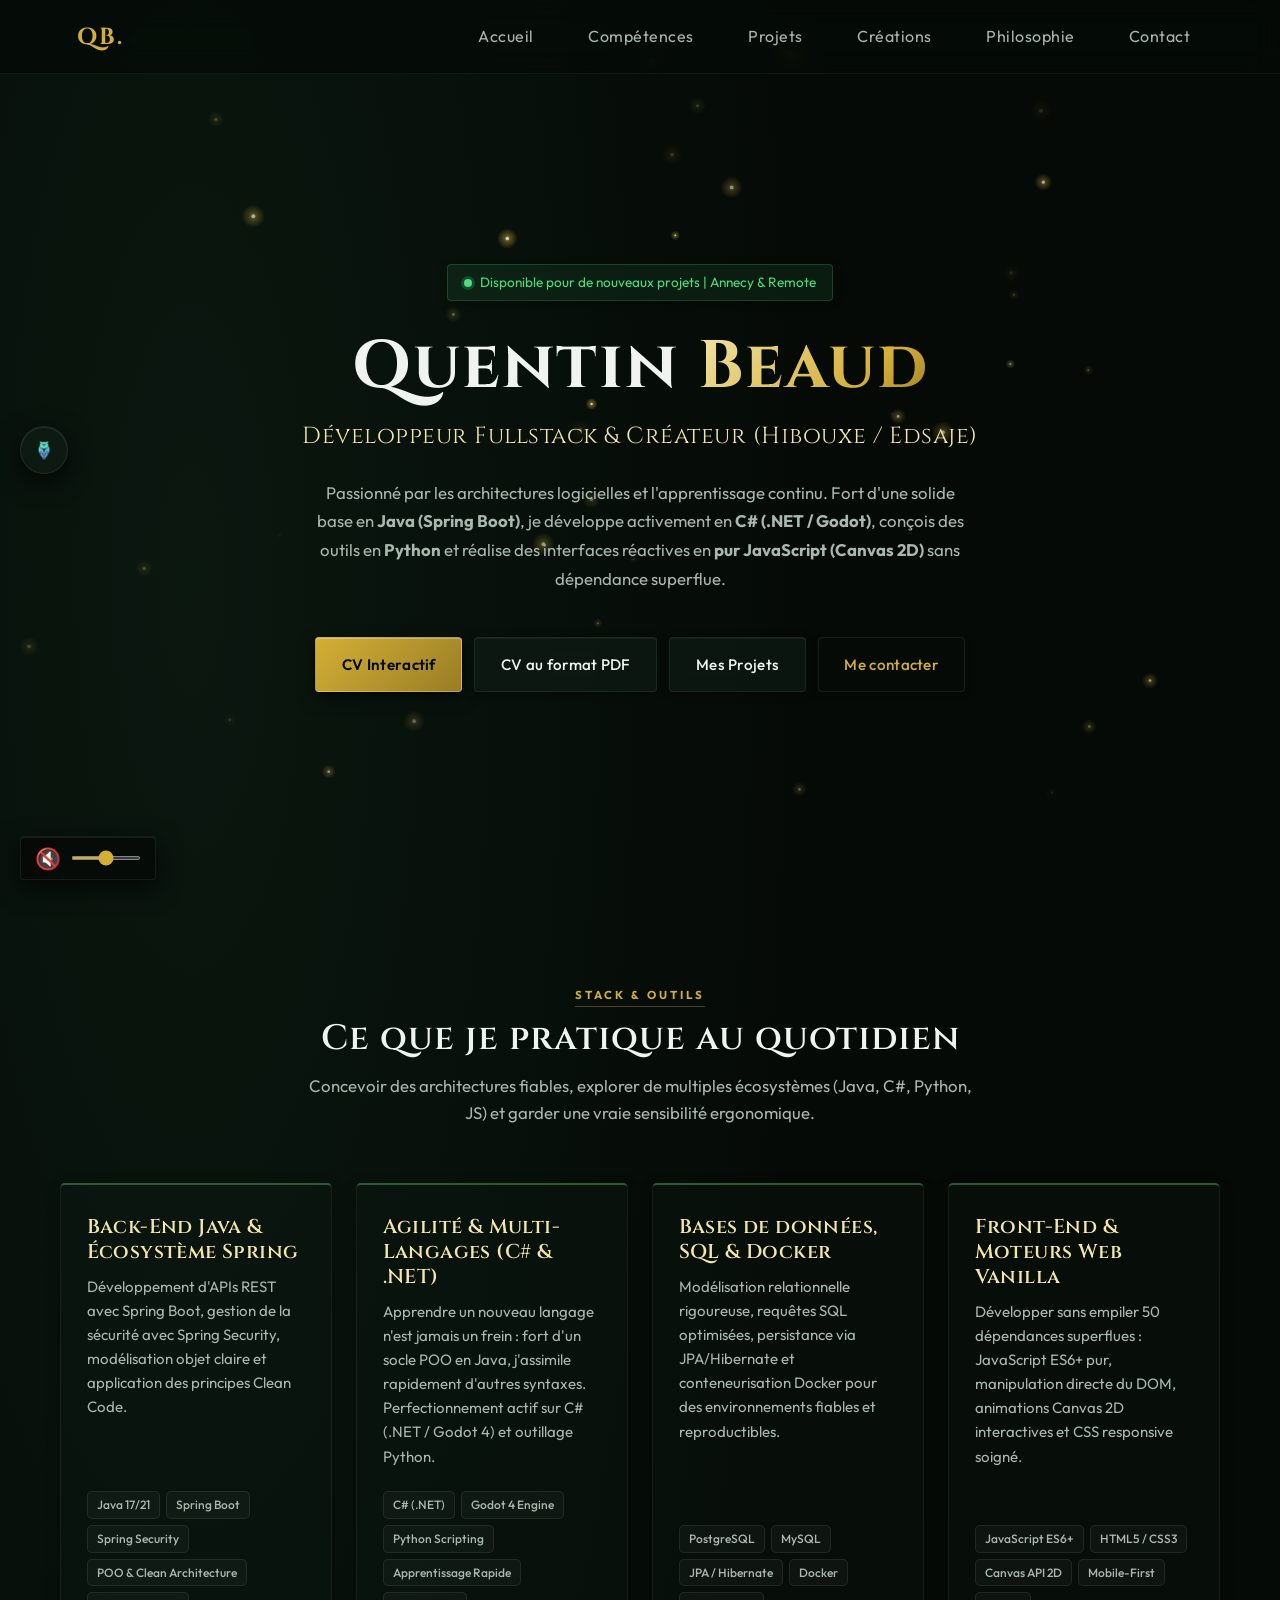
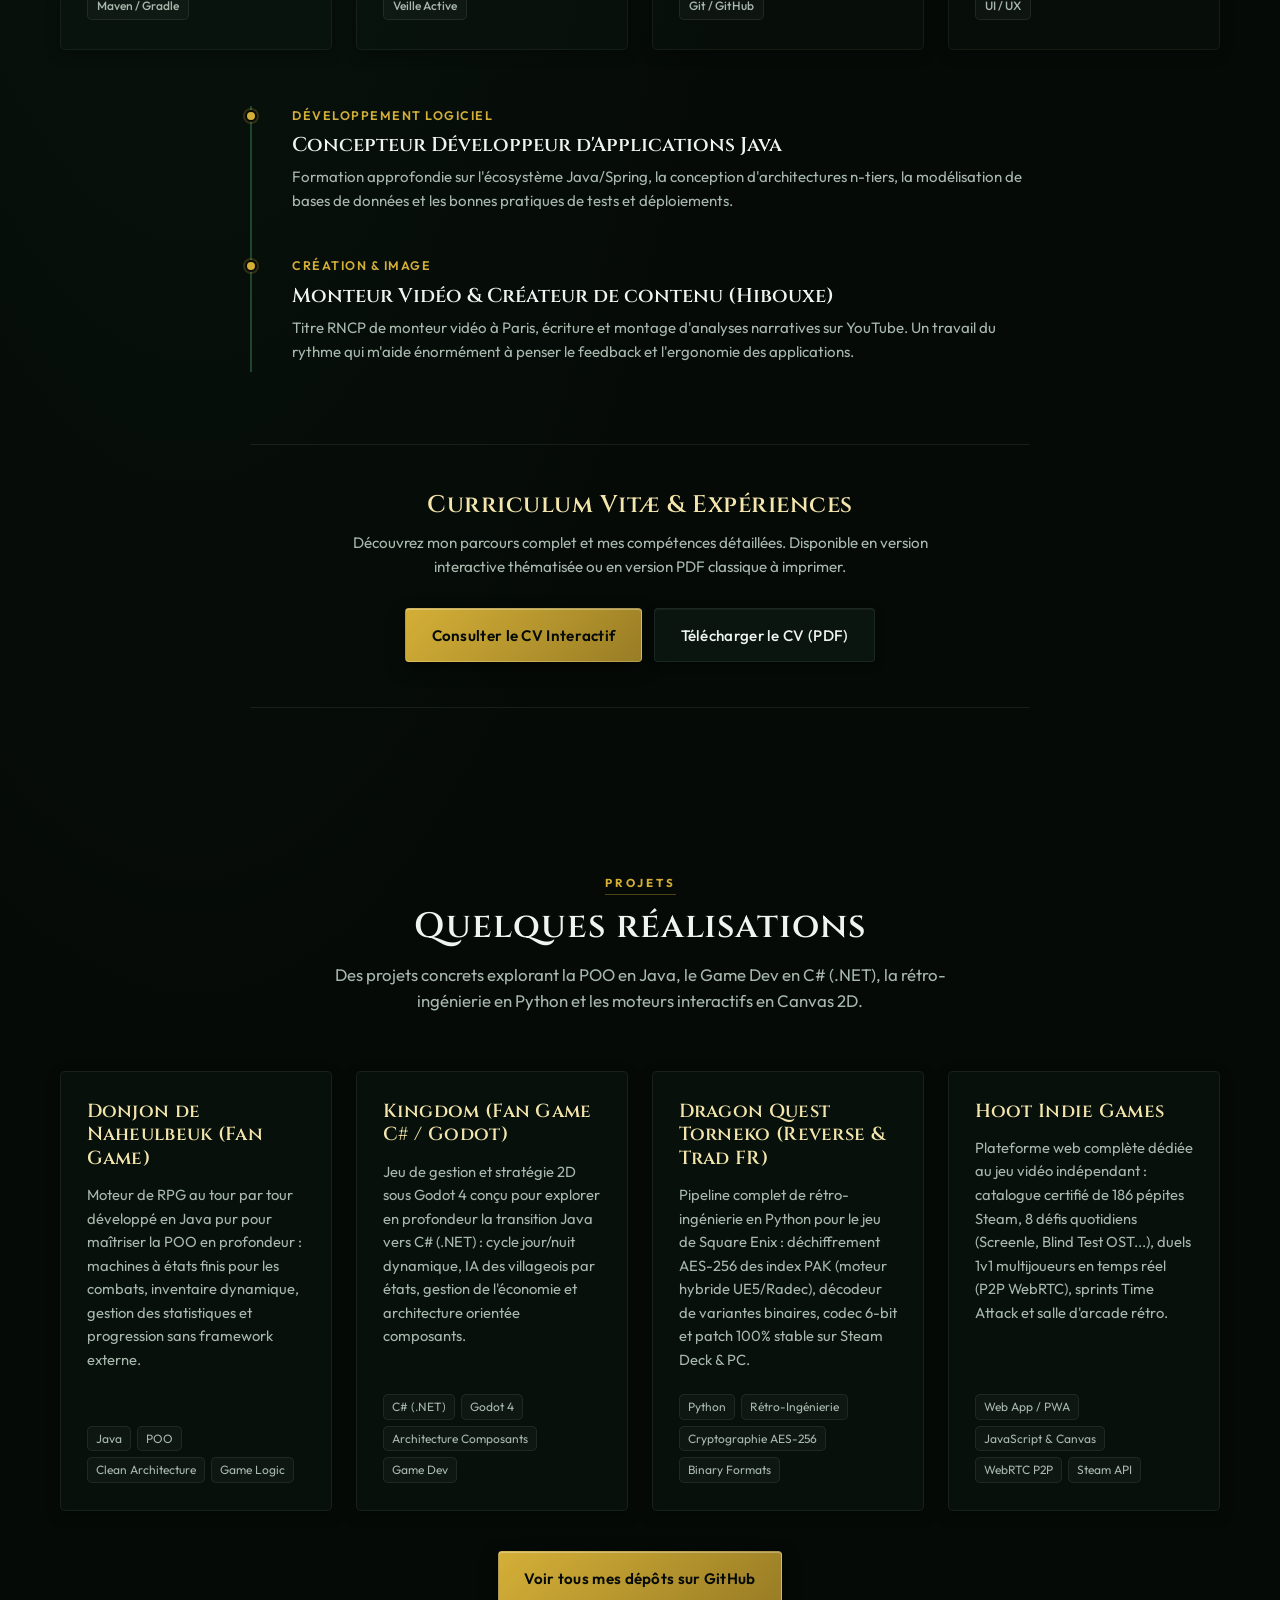
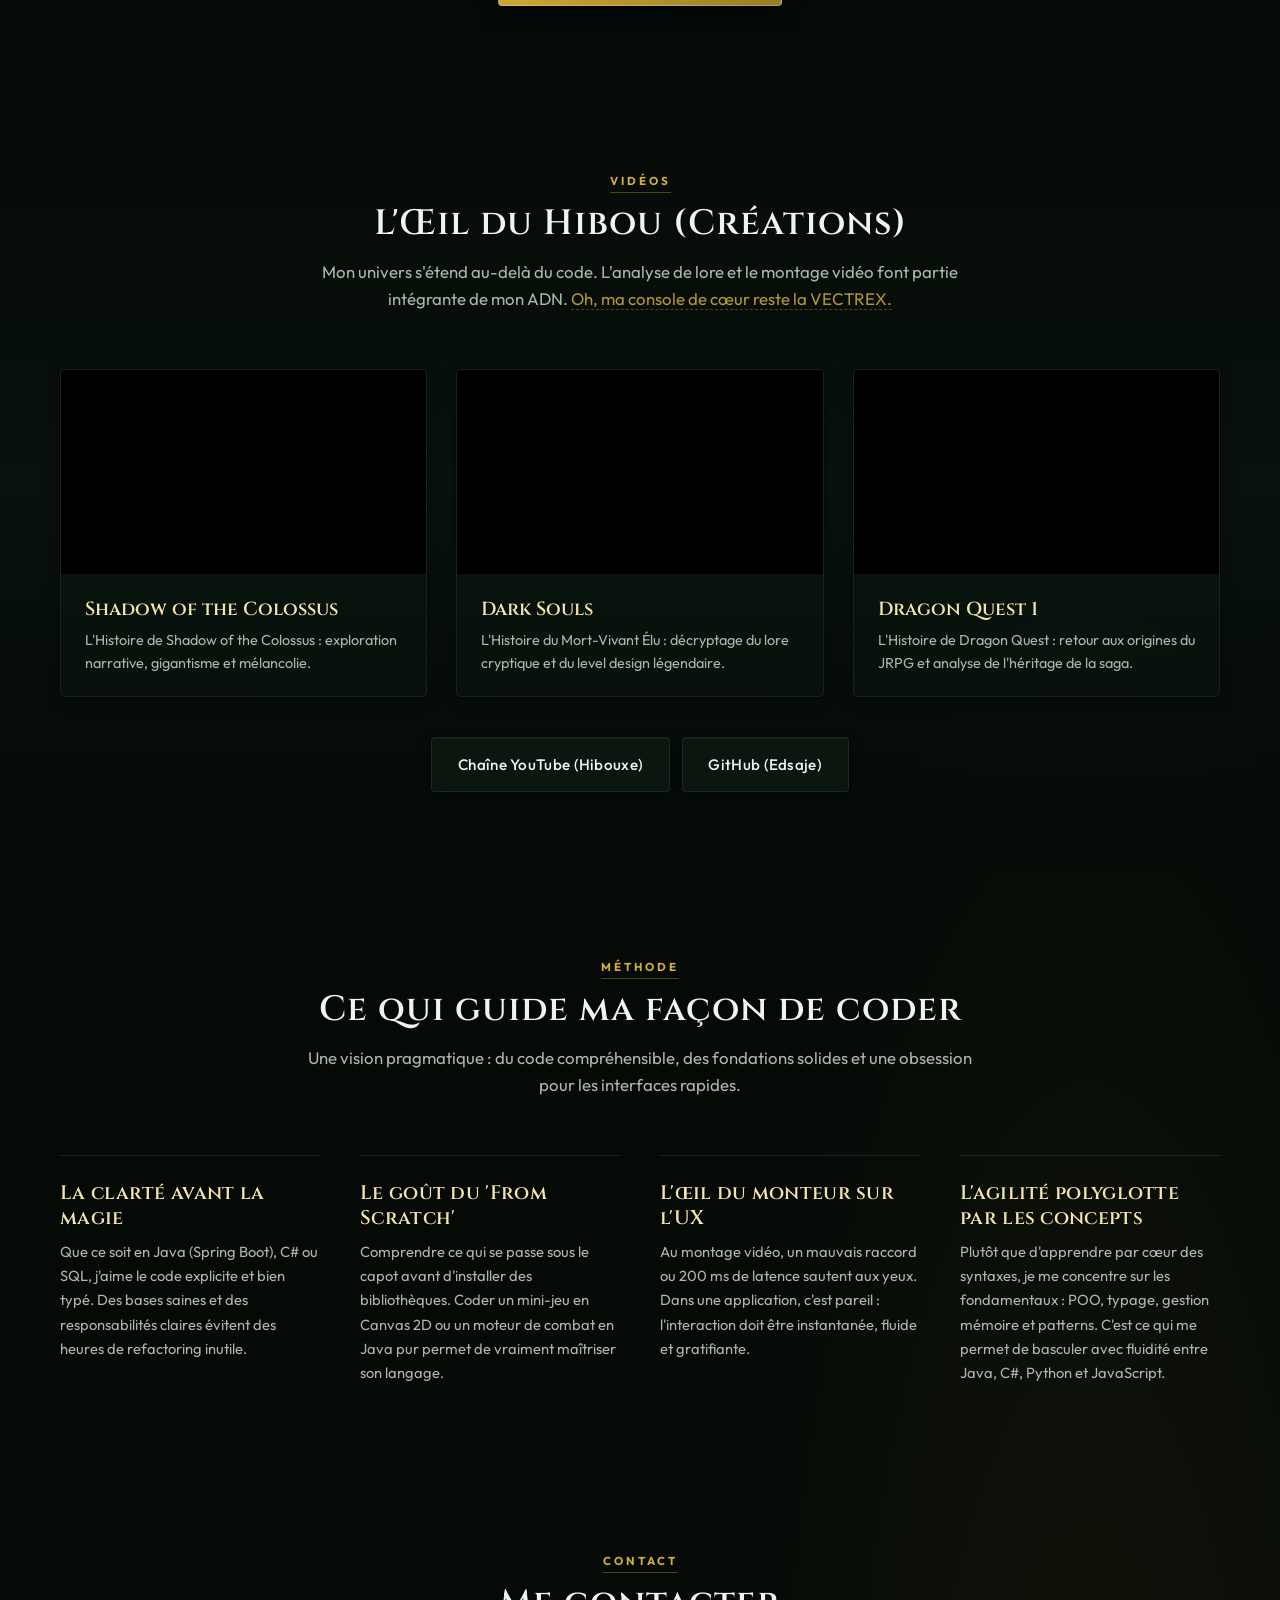
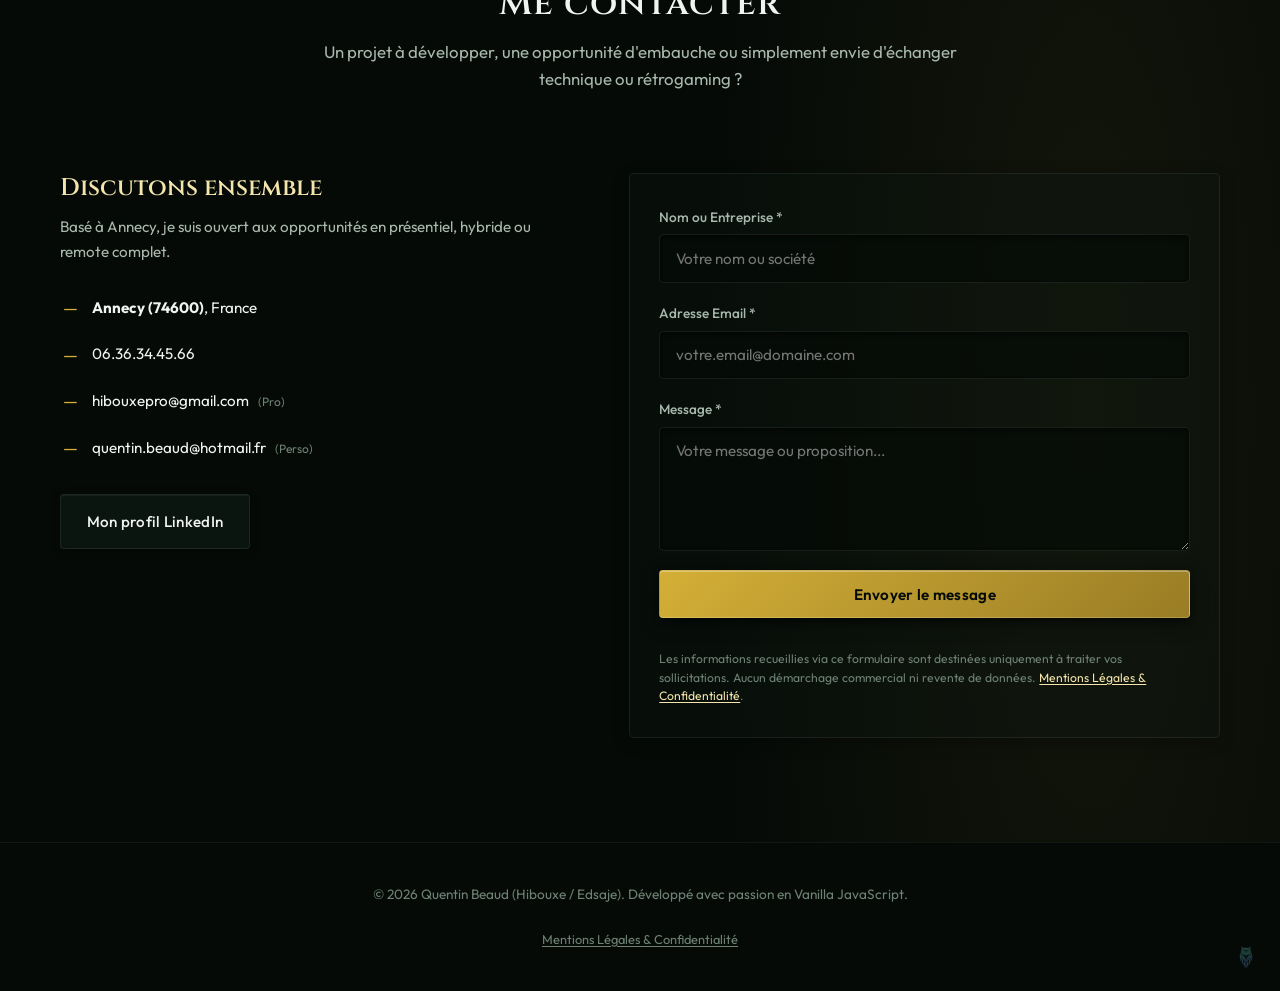
==== commit bae1b475: "feat(emulators): integration locale 100% autonome de desmume (DS) et ppsspp (PSP) sans dependance ti" ====
--- a/index.html
+++ b/index.html
@@ -85,7 +85,7 @@
     <script defer src="js/audio.js?v=2.2"></script>
     <script defer src="js/particles.js?v=2.2"></script>
     <script defer src="js/leaderboard.js?v=2.2"></script>
-    <script defer src="js/easter-eggs.js?v=4.0"></script>
+    <script defer src="js/easter-eggs.js?v=5.0"></script>
     <script defer src="js/arcade/arcade.js?v=2.2"></script>
     <script defer src="js/vectrex/vectrex.js?v=2.2"></script>
     <script defer src="js/idle-game/idle.js?v=2.2"></script>
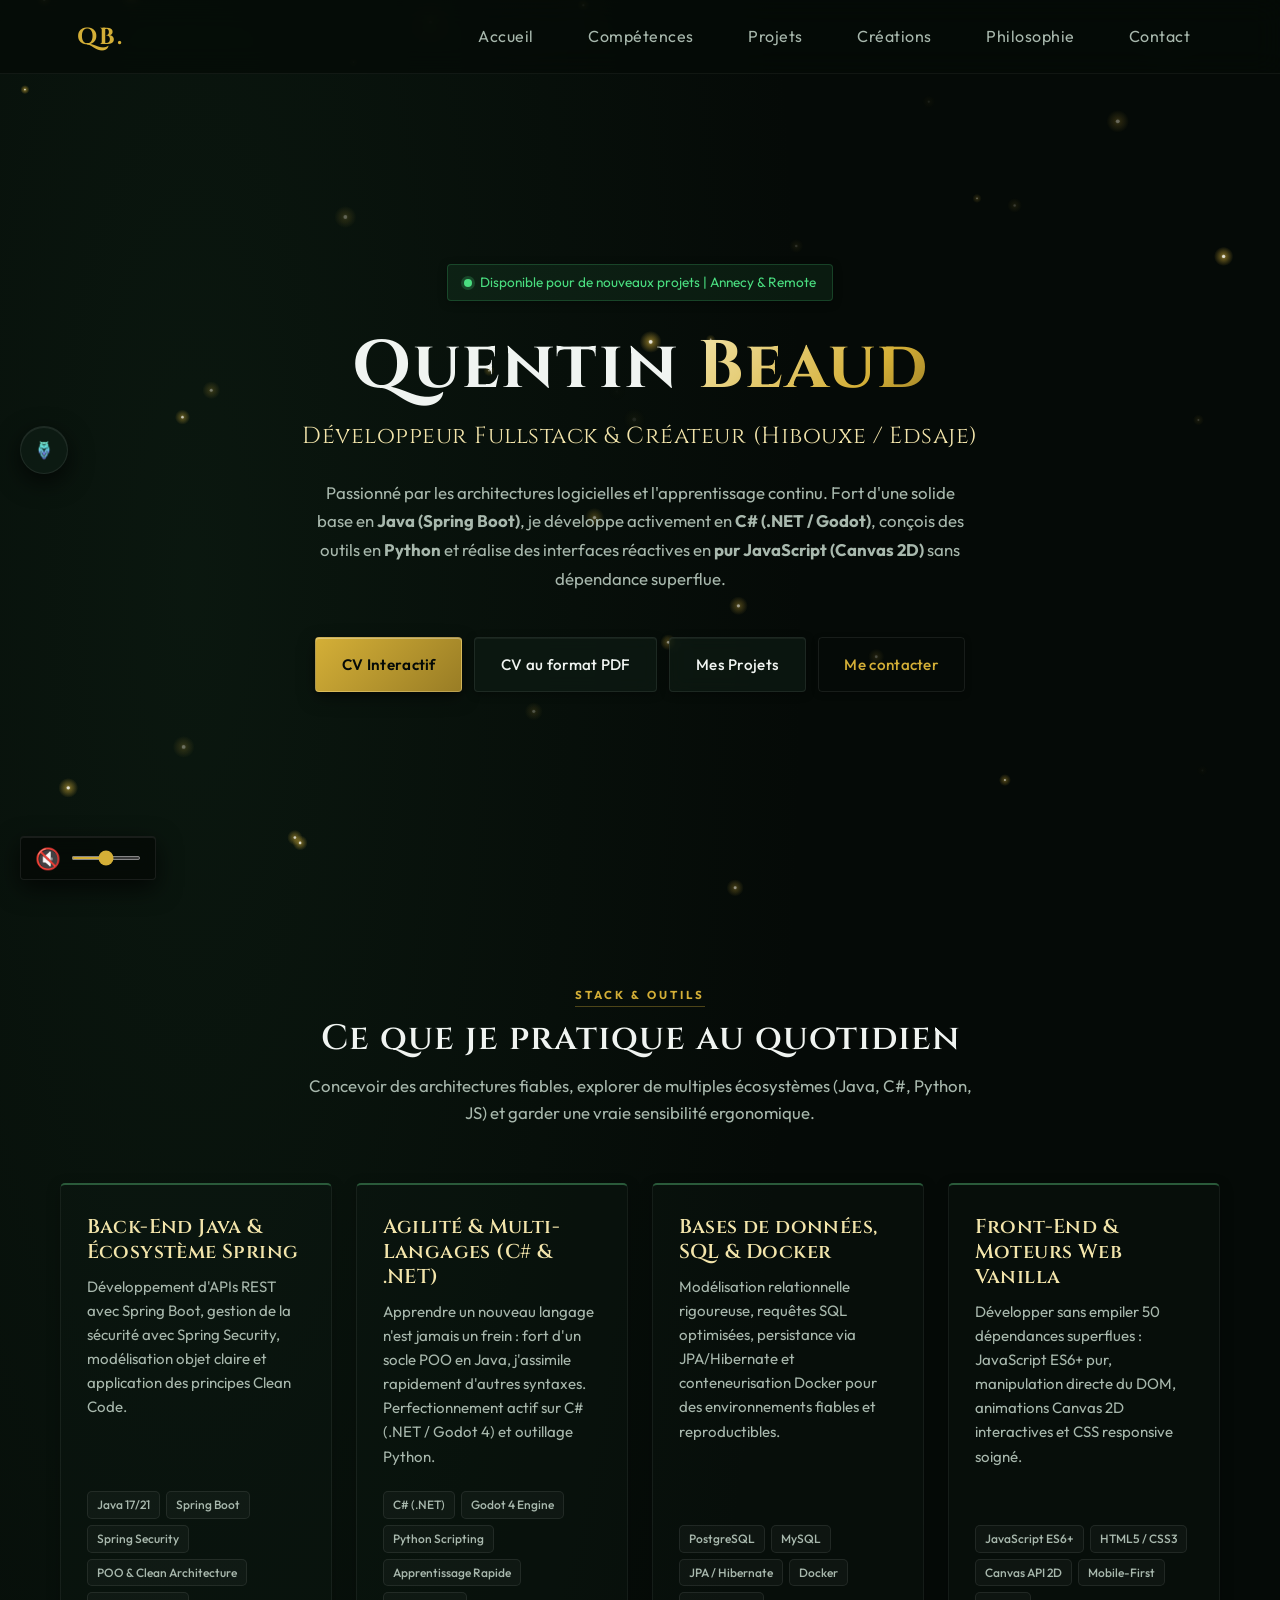
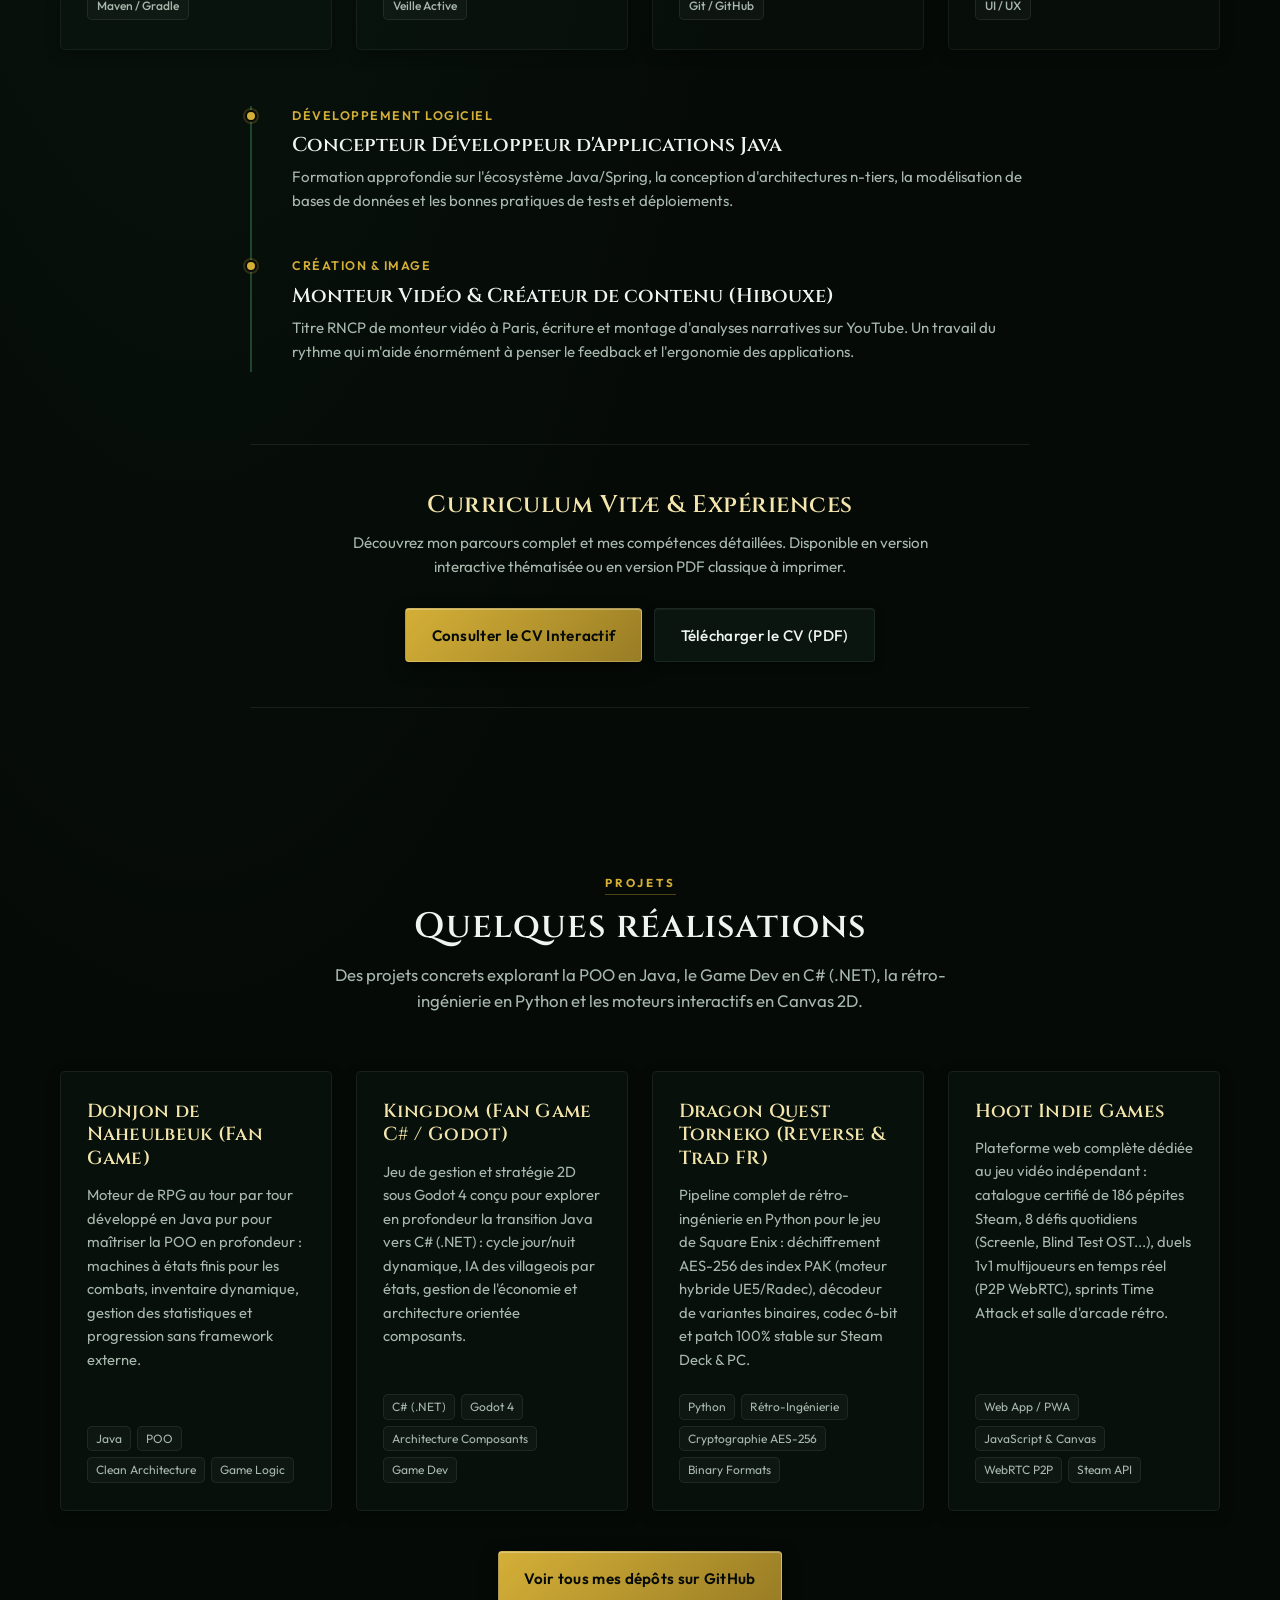
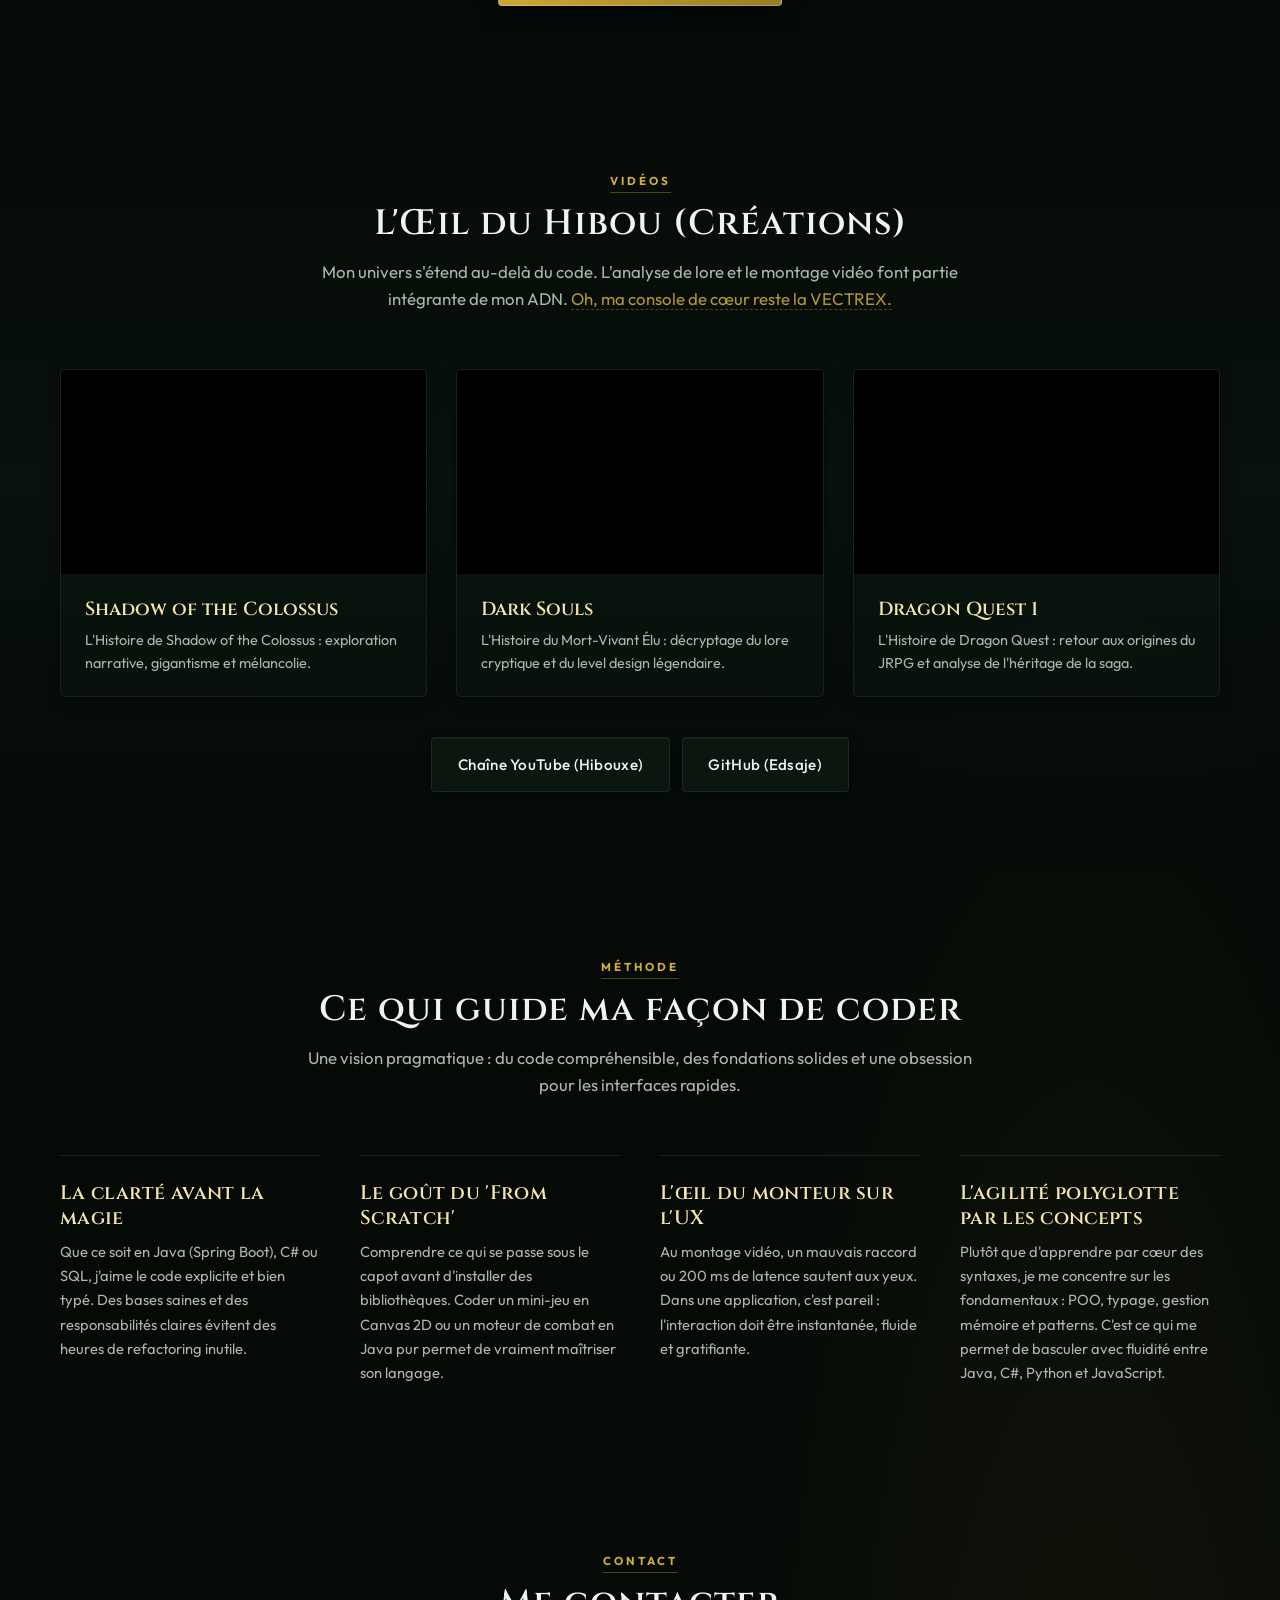
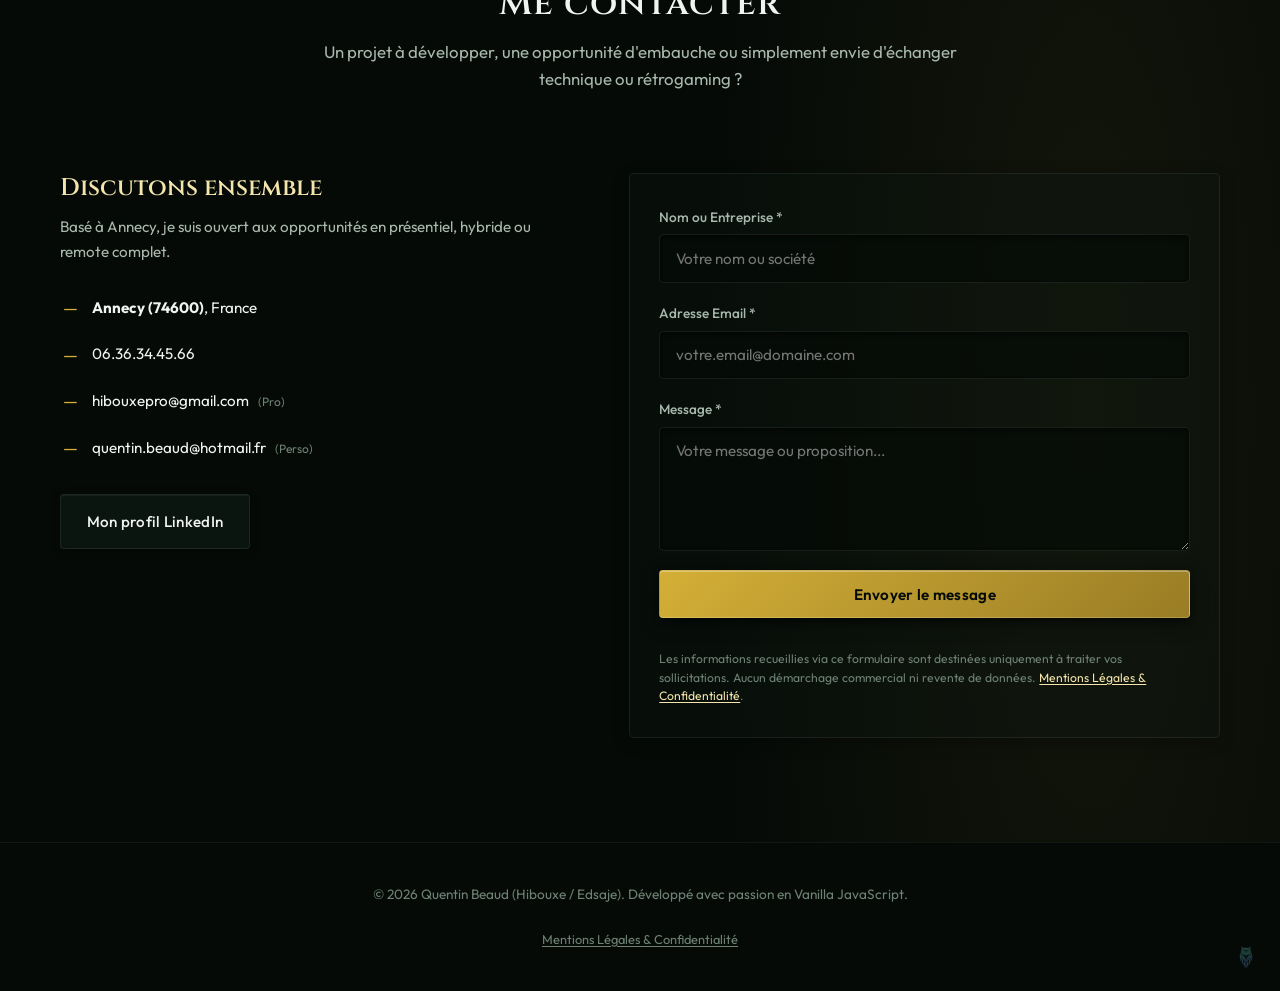
==== commit 7117bf3b: "feat(ds): integration emulateur desmond et support natif de la manette tactile" ====
--- a/index.html
+++ b/index.html
@@ -85,7 +85,7 @@
     <script defer src="js/audio.js?v=2.2"></script>
     <script defer src="js/particles.js?v=2.2"></script>
     <script defer src="js/leaderboard.js?v=2.2"></script>
-    <script defer src="js/easter-eggs.js?v=5.0"></script>
+    <script defer src="js/easter-eggs.js?v=6.0"></script>
     <script defer src="js/arcade/arcade.js?v=2.2"></script>
     <script defer src="js/vectrex/vectrex.js?v=2.2"></script>
     <script defer src="js/idle-game/idle.js?v=2.2"></script>
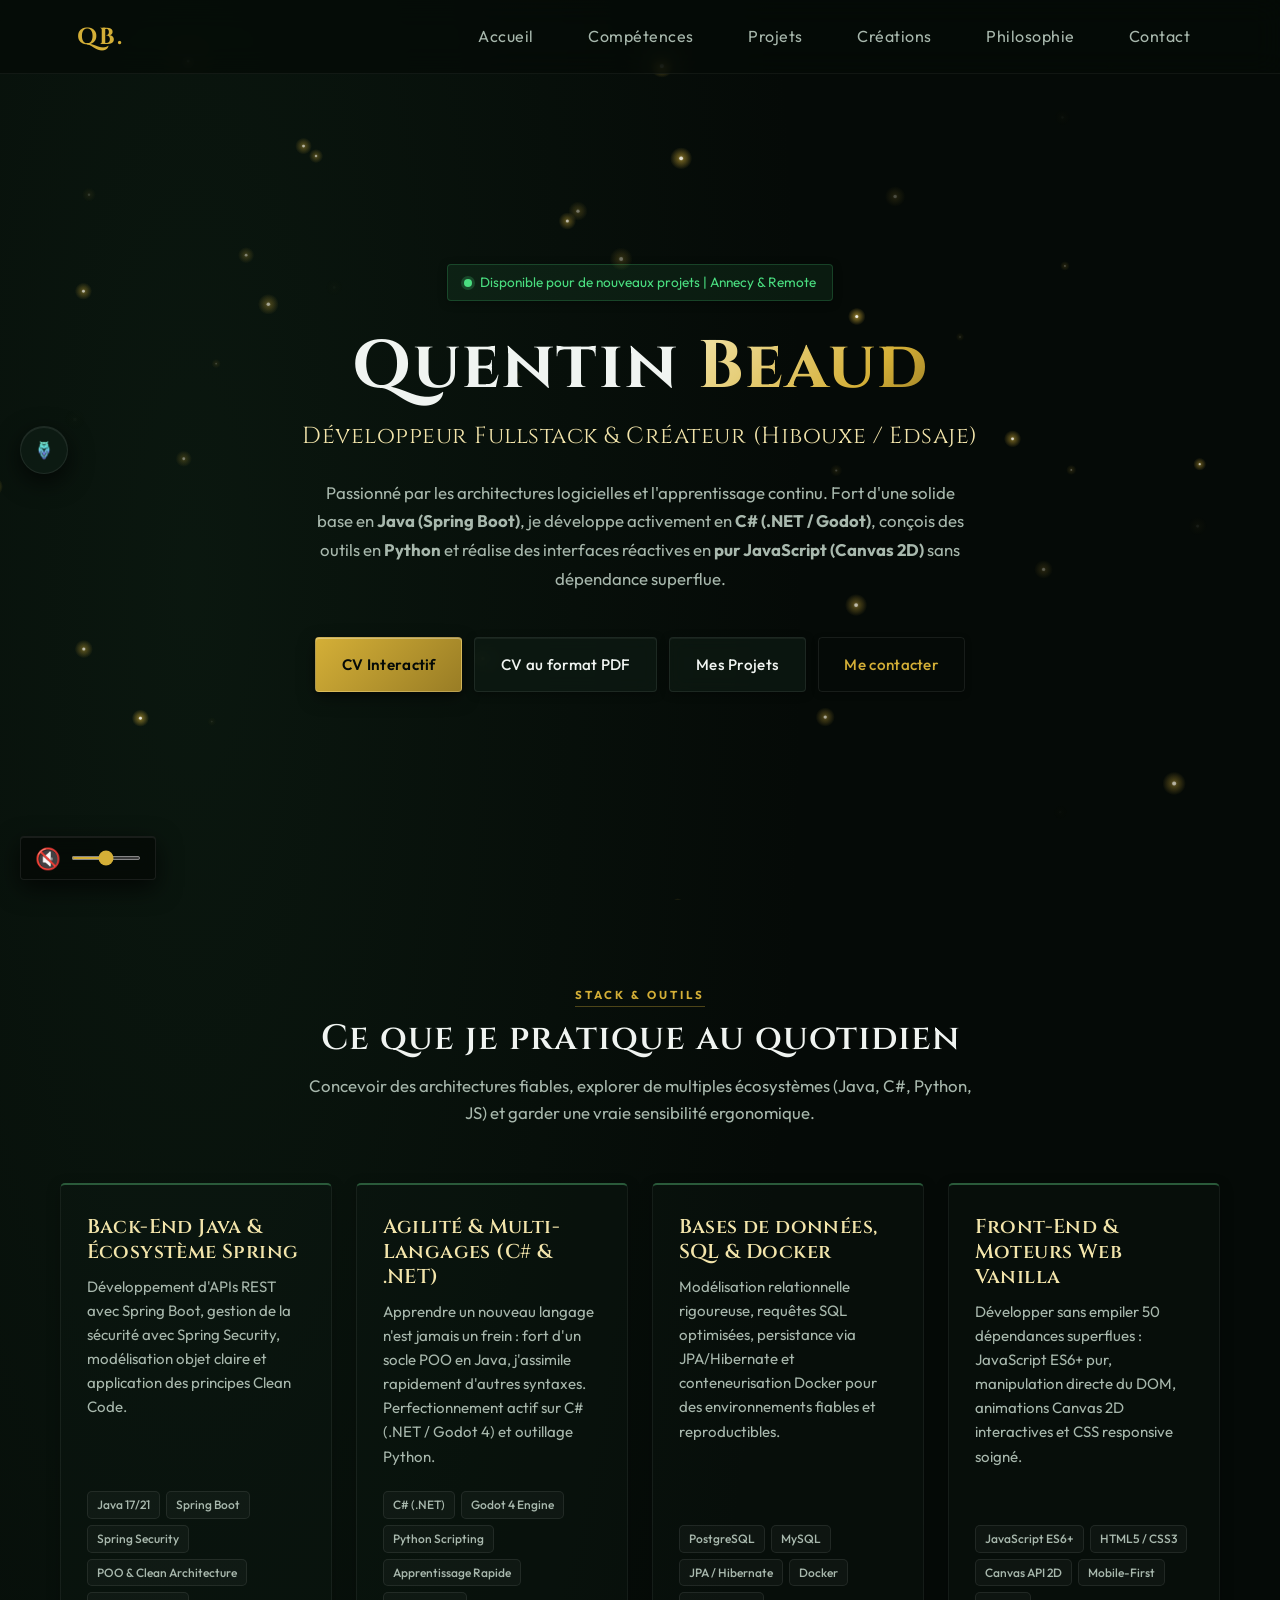
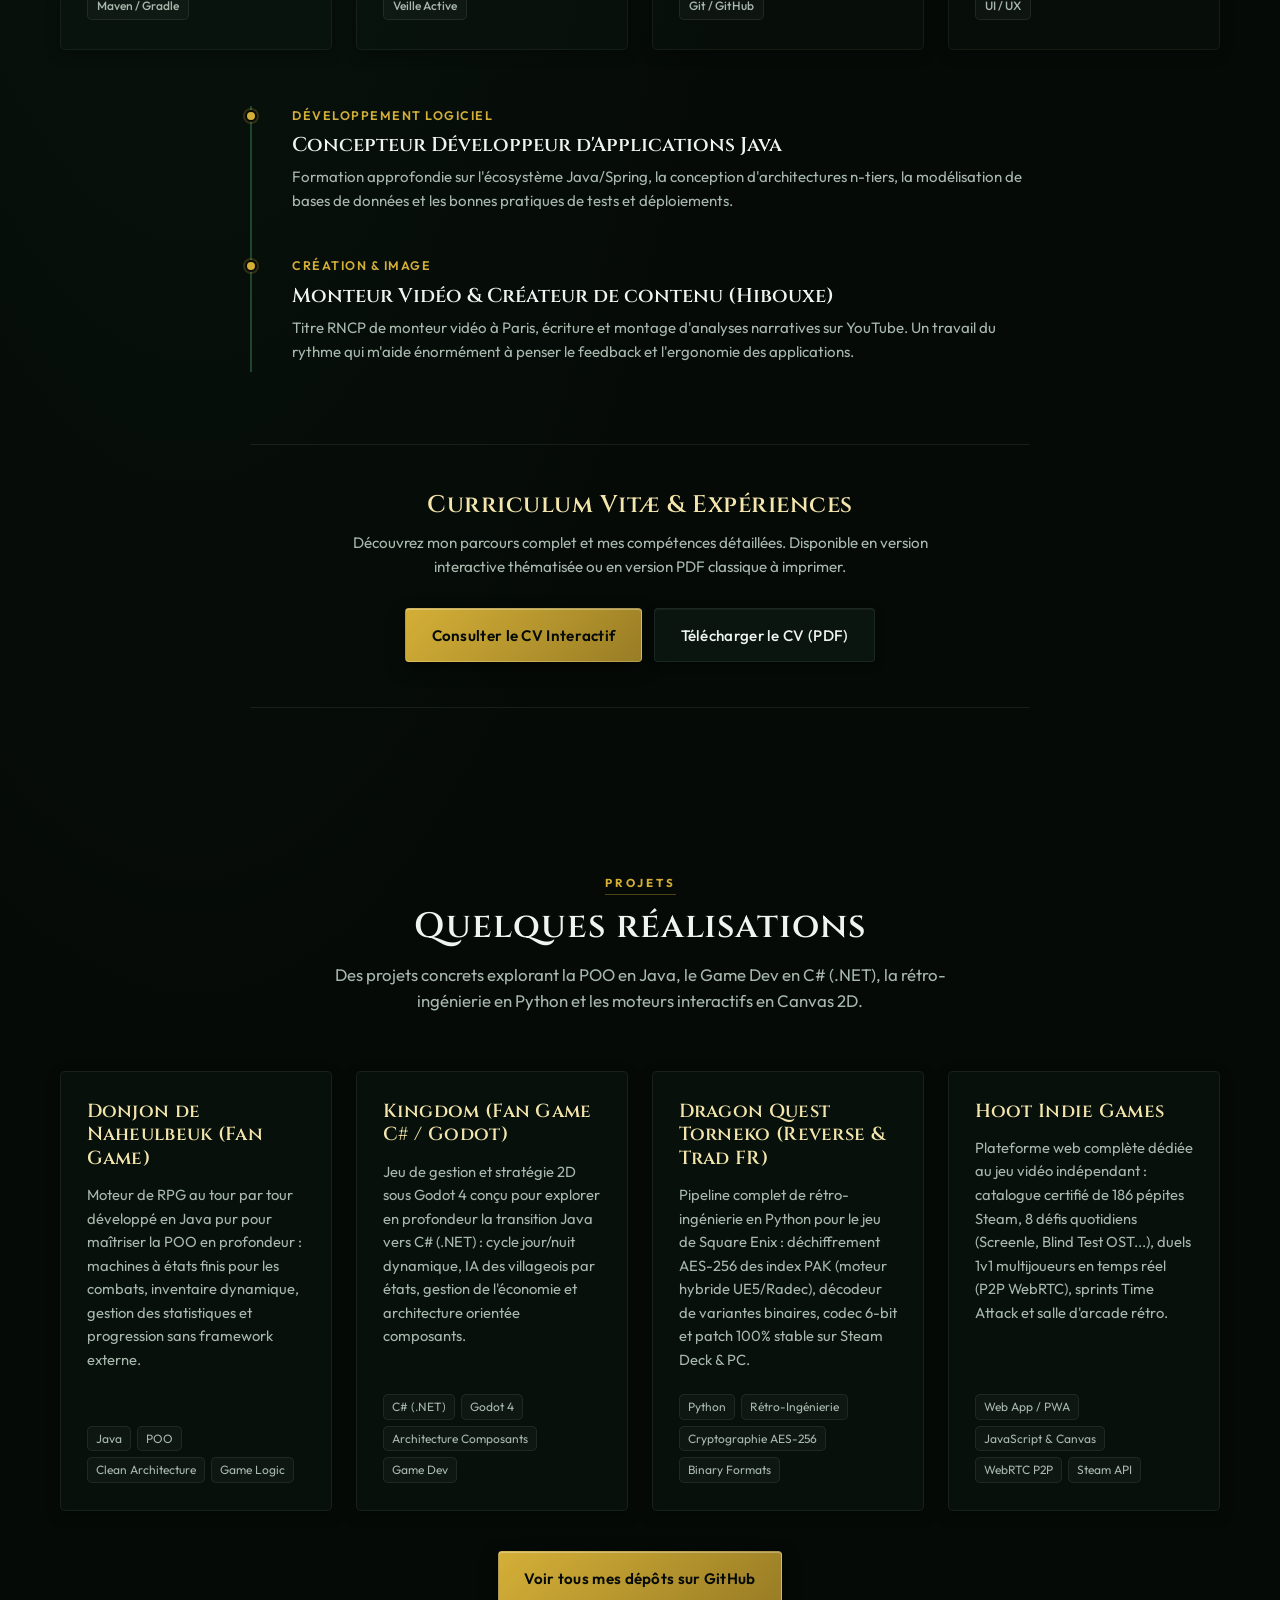
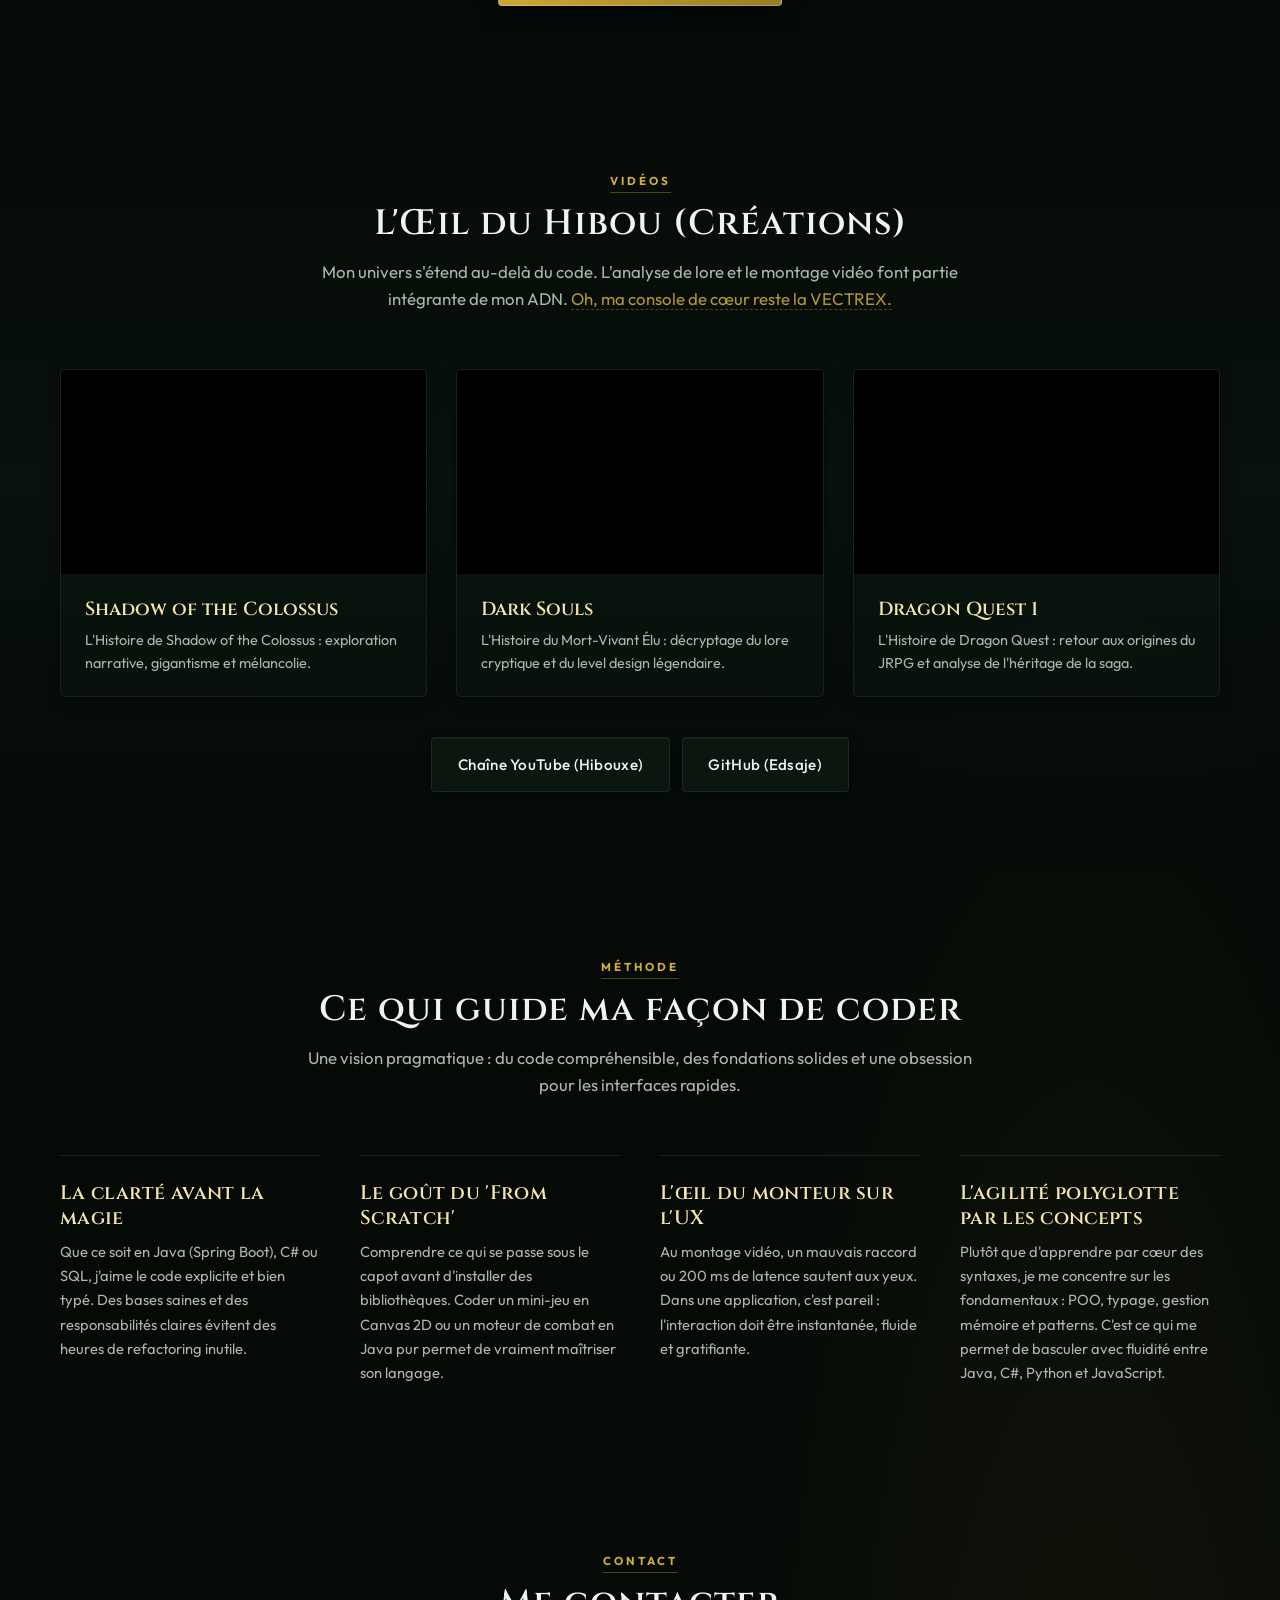
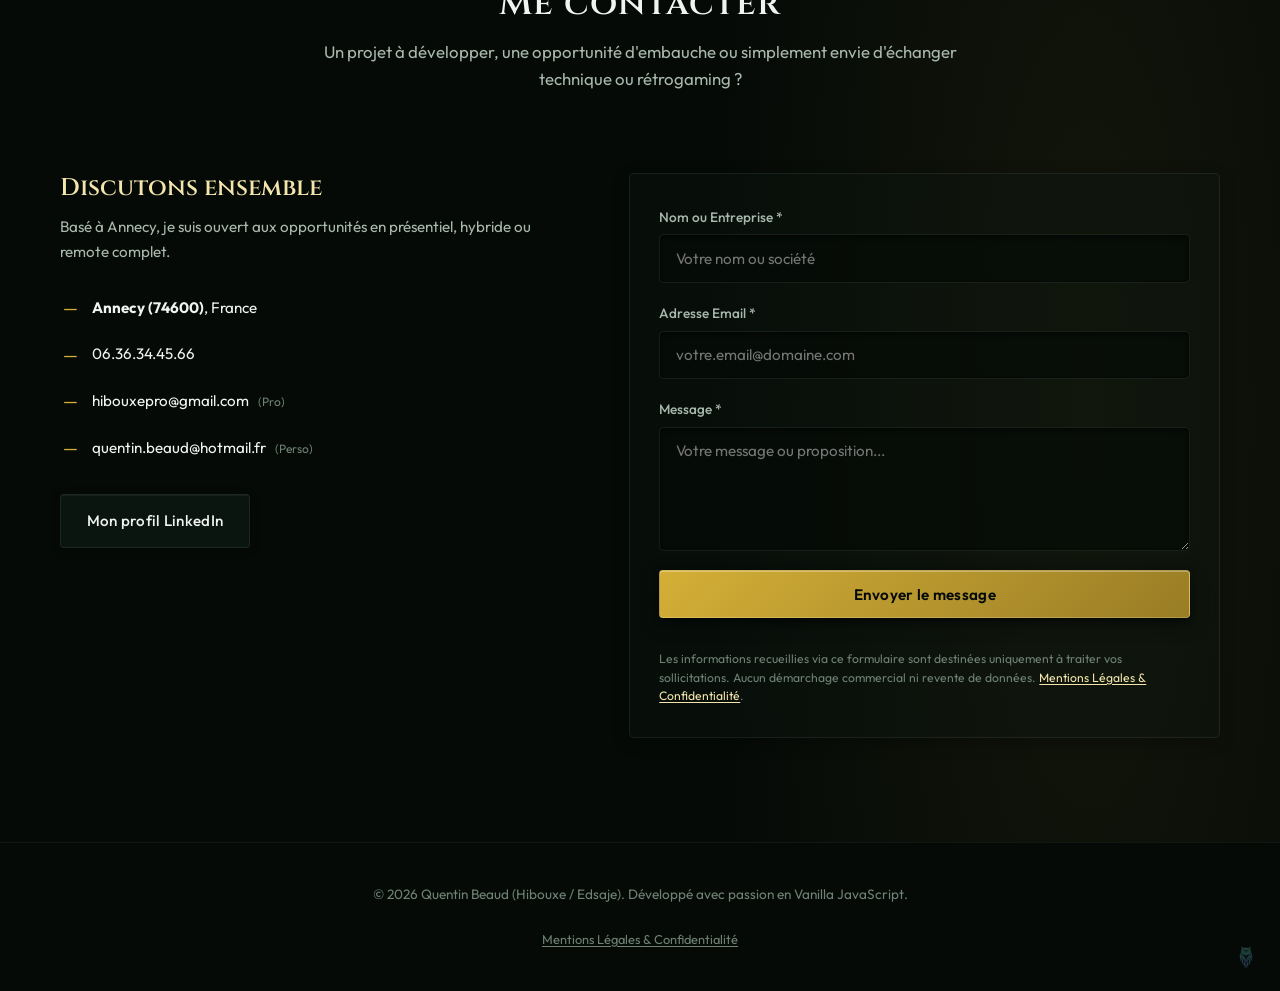
==== commit f927cb18: "fix(cache): invalidation totale cache navigateur v8.4 retro-vault avec horodatage dynamique et regle" ====
--- a/index.html
+++ b/index.html
@@ -85,7 +85,7 @@
     <script defer src="js/audio.js?v=2.2"></script>
     <script defer src="js/particles.js?v=2.2"></script>
     <script defer src="js/leaderboard.js?v=2.2"></script>
-    <script defer src="js/easter-eggs.js?v=6.0"></script>
+    <script defer src="js/easter-eggs.js?v=8.4"></script>
     <script defer src="js/arcade/arcade.js?v=2.2"></script>
     <script defer src="js/vectrex/vectrex.js?v=2.2"></script>
     <script defer src="js/idle-game/idle.js?v=2.2"></script>
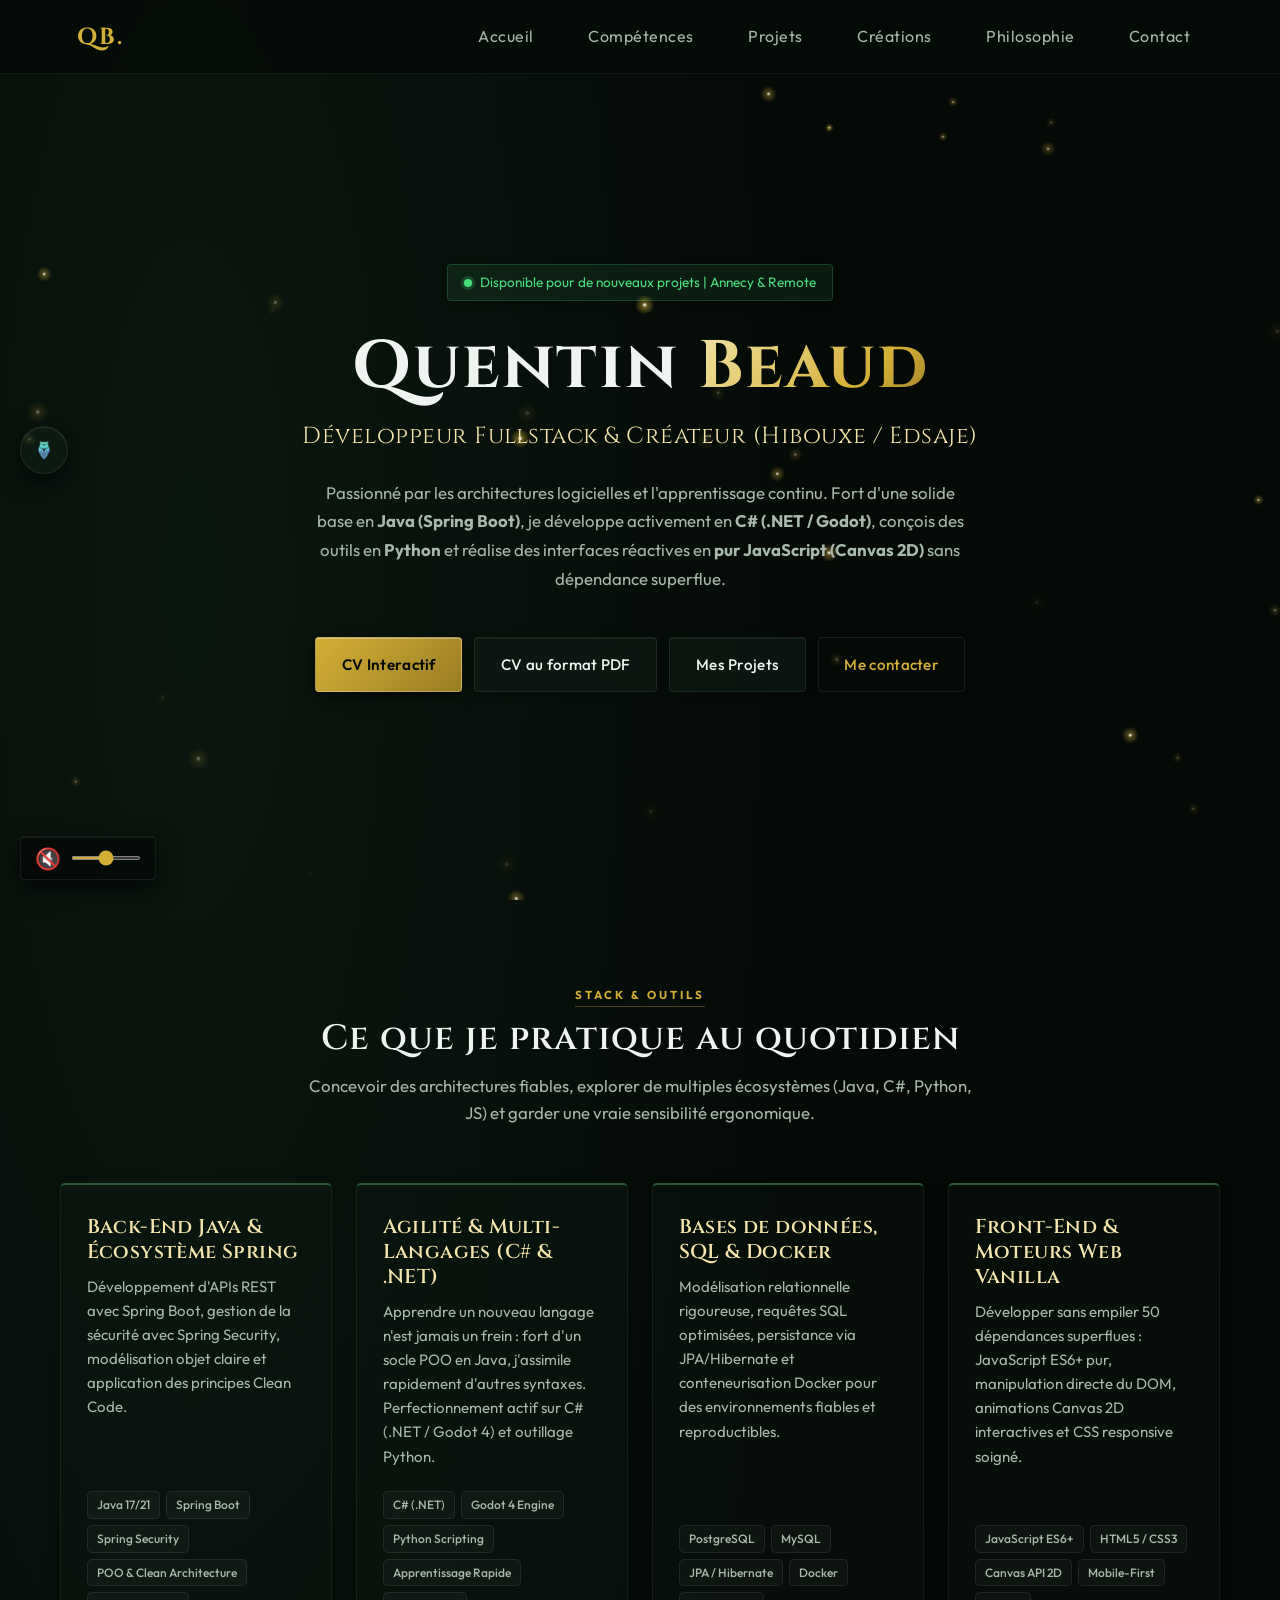
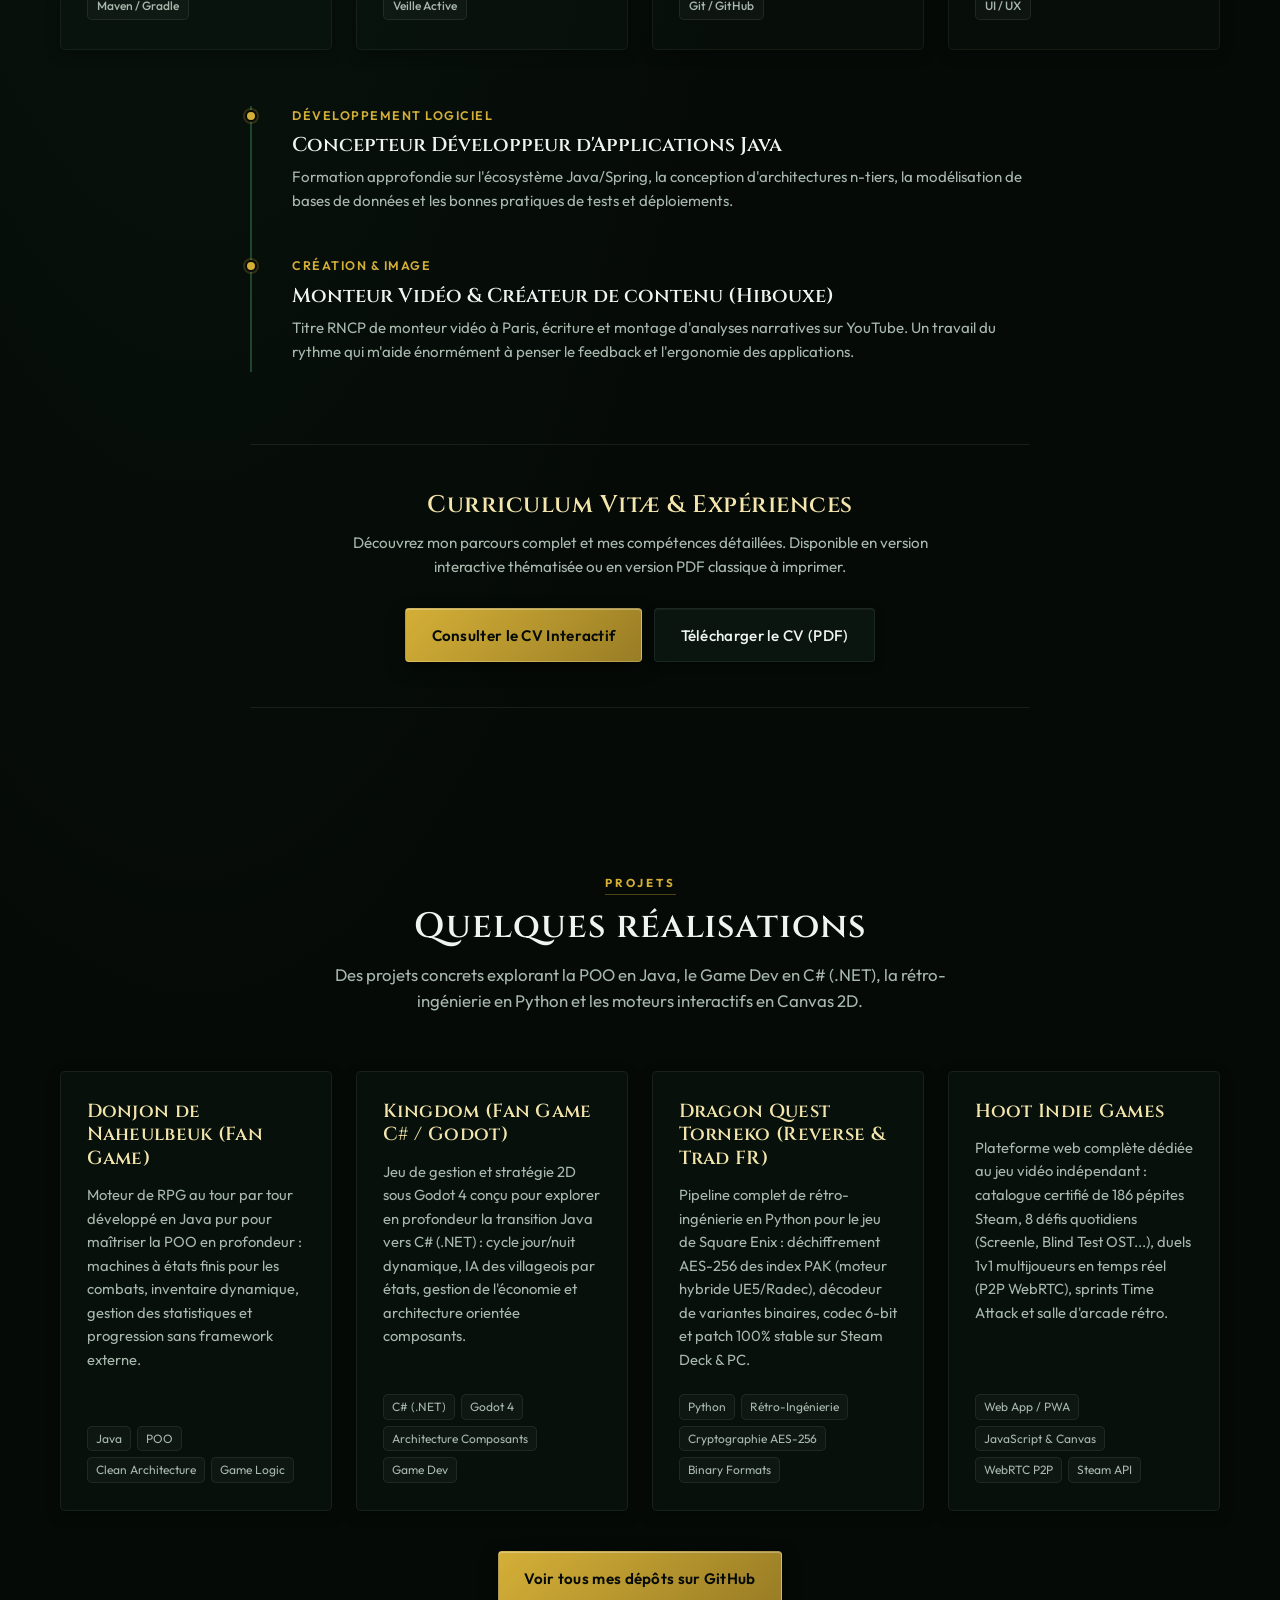
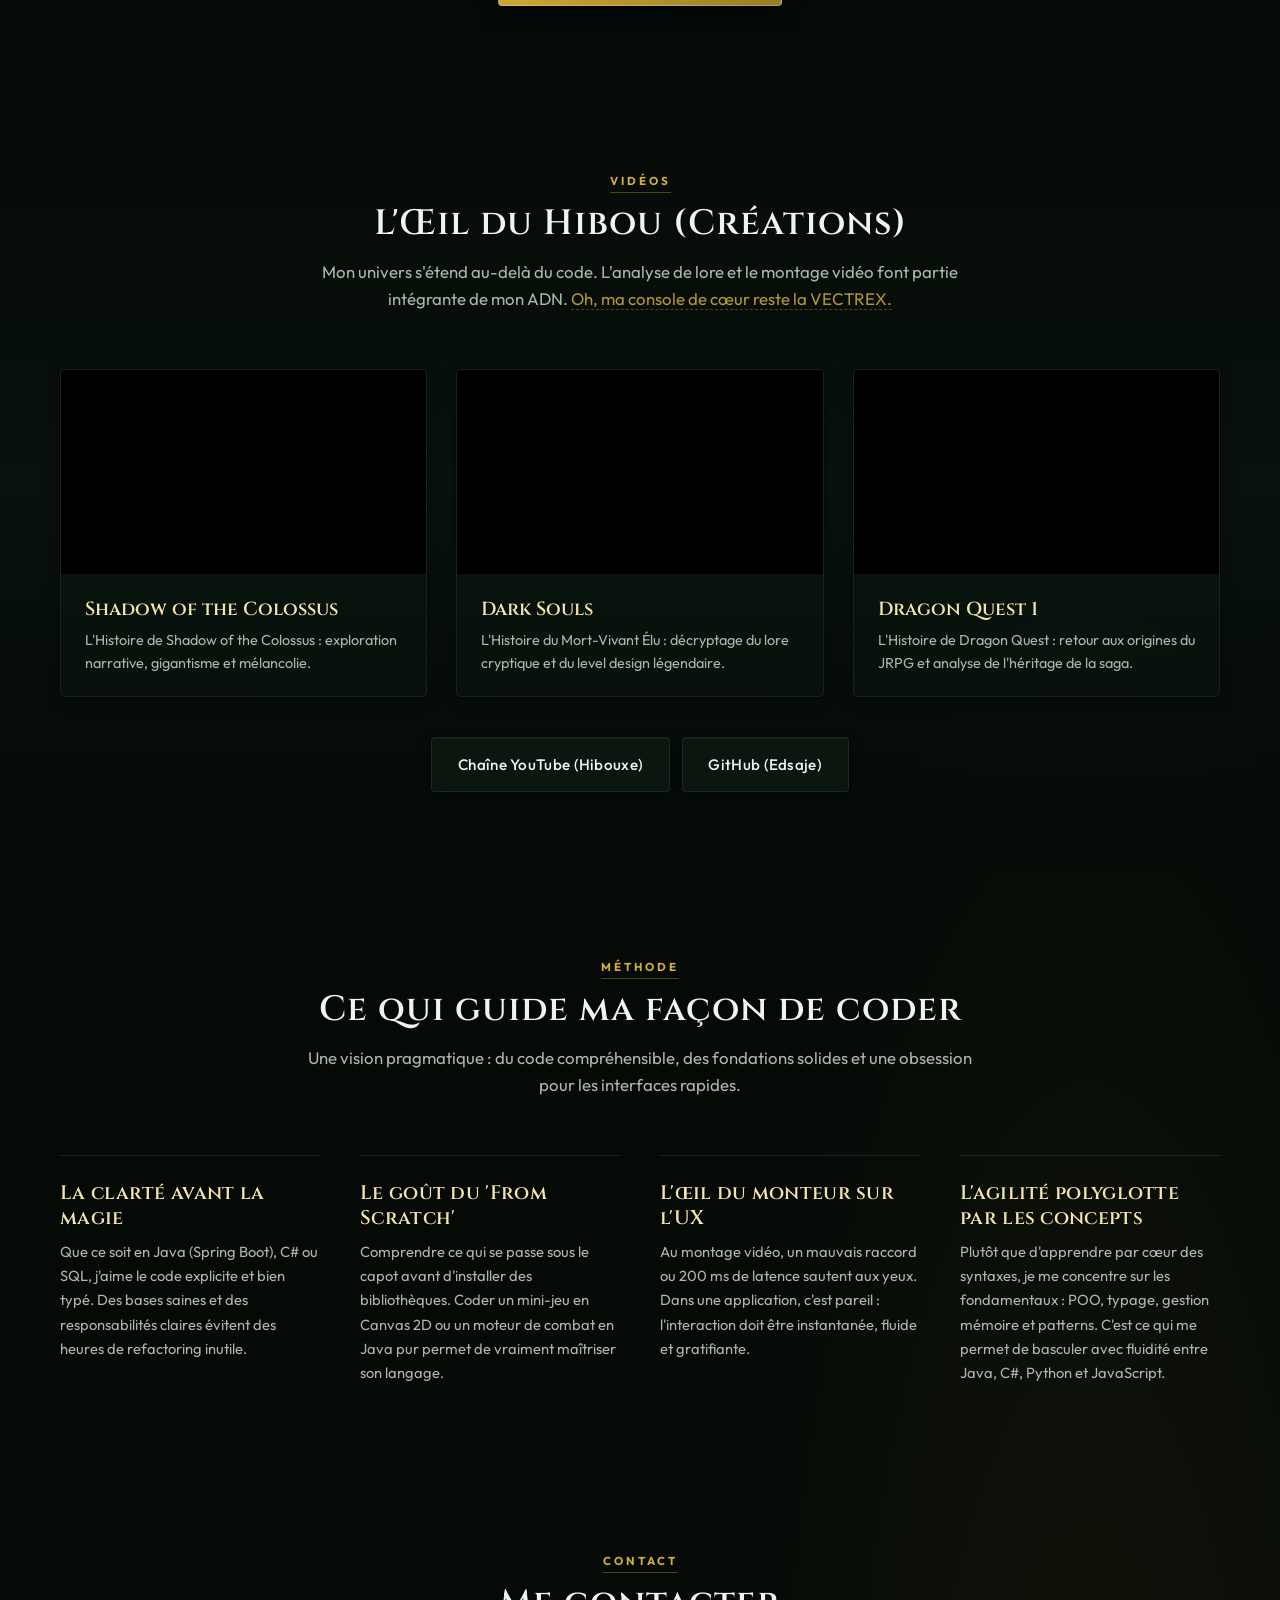
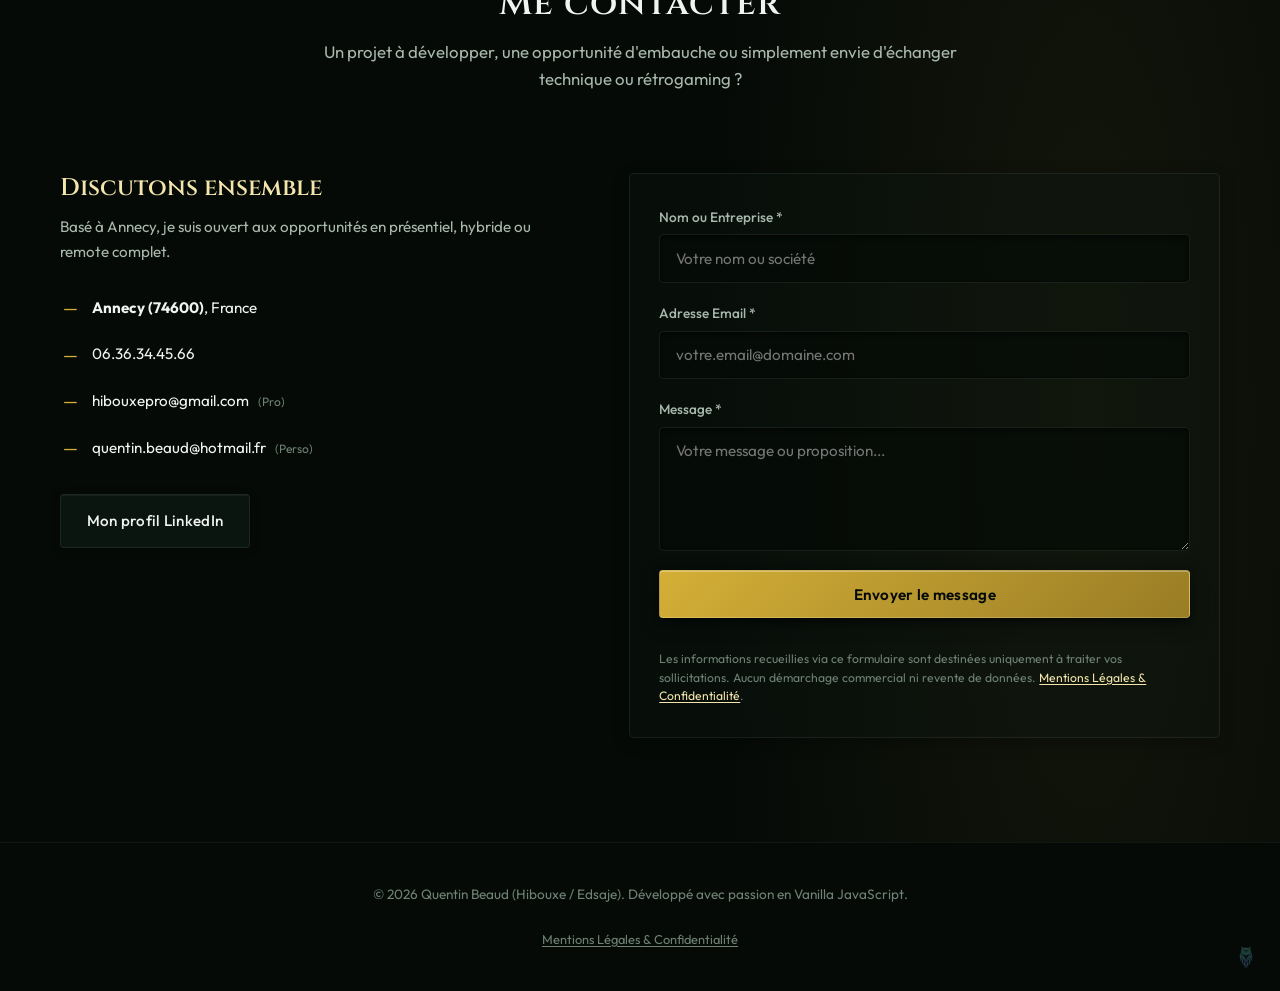
==== commit 6b73b388: "feat(mobile): disposition ergonomique Ailes Laterales en paysage avec D-Pad vectoriel 8 directions e" ====
--- a/index.html
+++ b/index.html
@@ -85,7 +85,7 @@
     <script defer src="js/audio.js?v=2.2"></script>
     <script defer src="js/particles.js?v=2.2"></script>
     <script defer src="js/leaderboard.js?v=2.2"></script>
-    <script defer src="js/easter-eggs.js?v=8.4"></script>
+    <script defer src="js/easter-eggs.js?v=8.6"></script>
     <script defer src="js/arcade/arcade.js?v=2.2"></script>
     <script defer src="js/vectrex/vectrex.js?v=2.2"></script>
     <script defer src="js/idle-game/idle.js?v=2.2"></script>
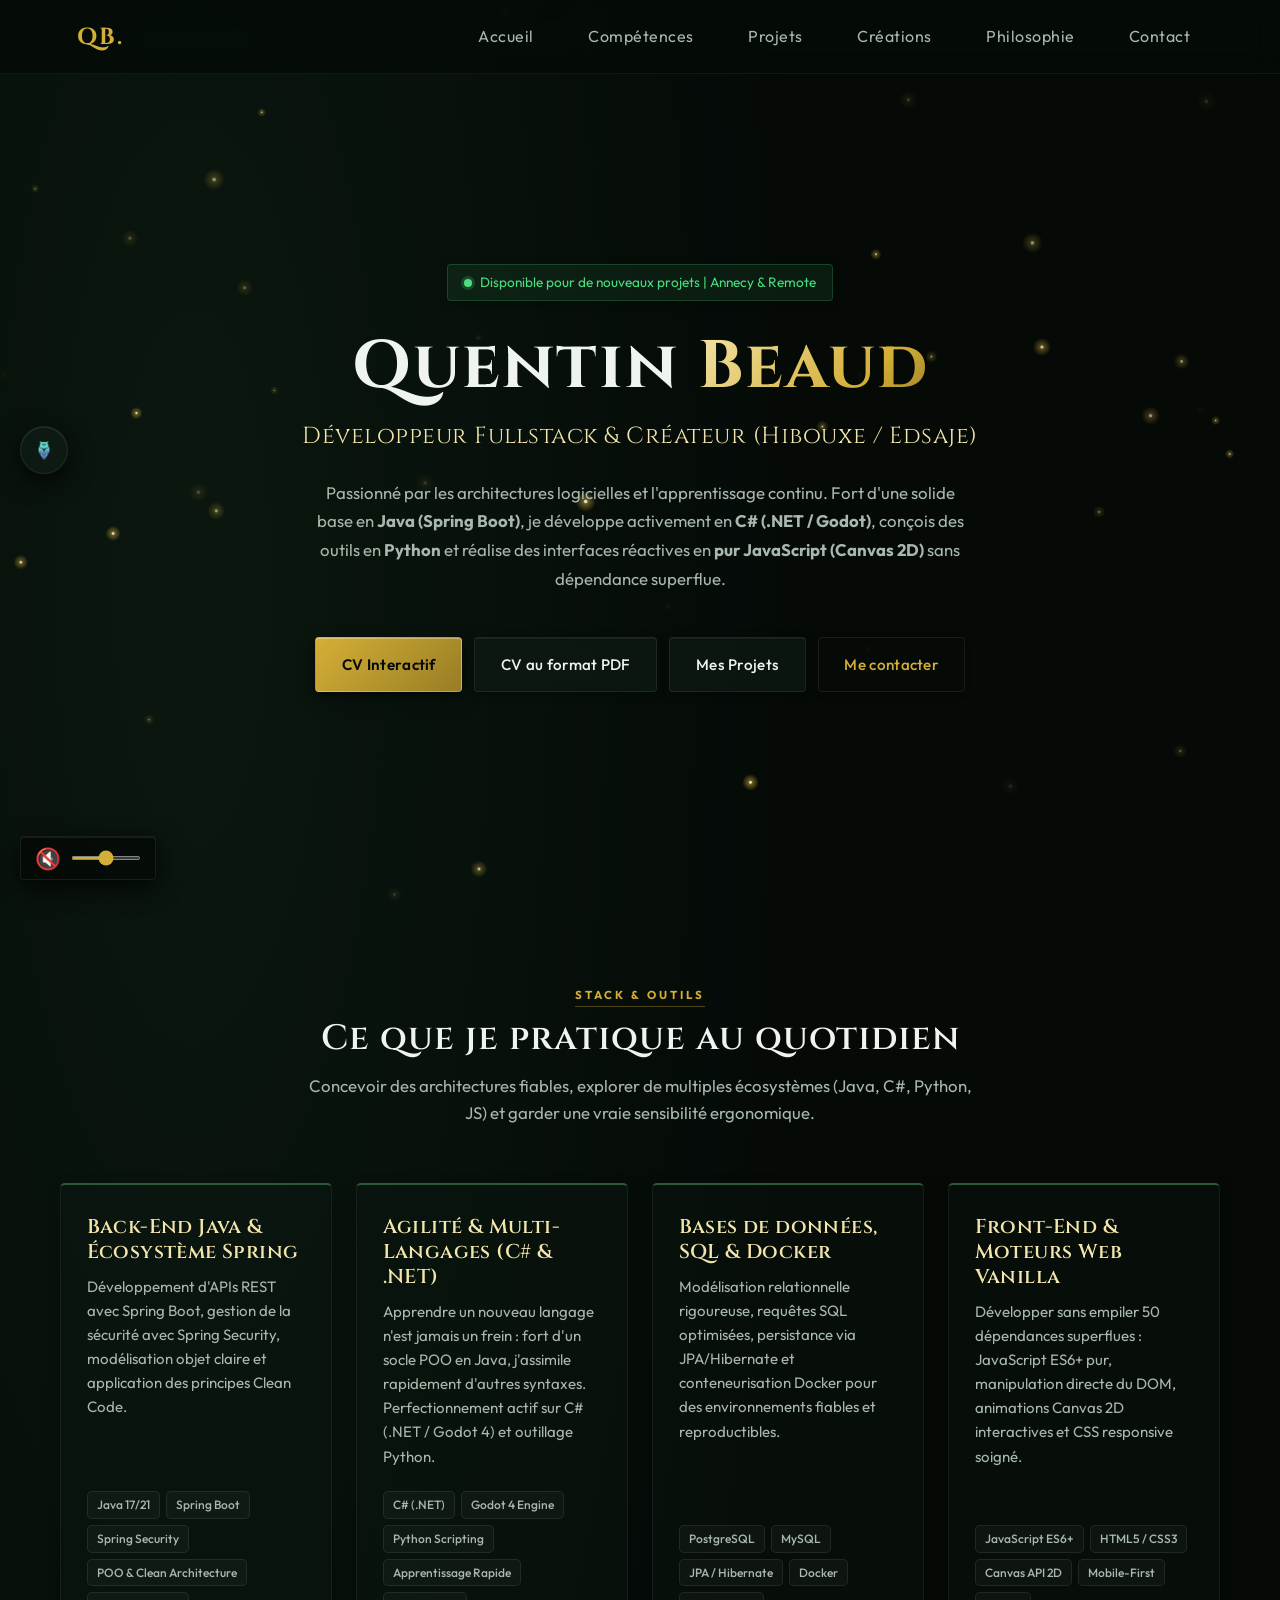
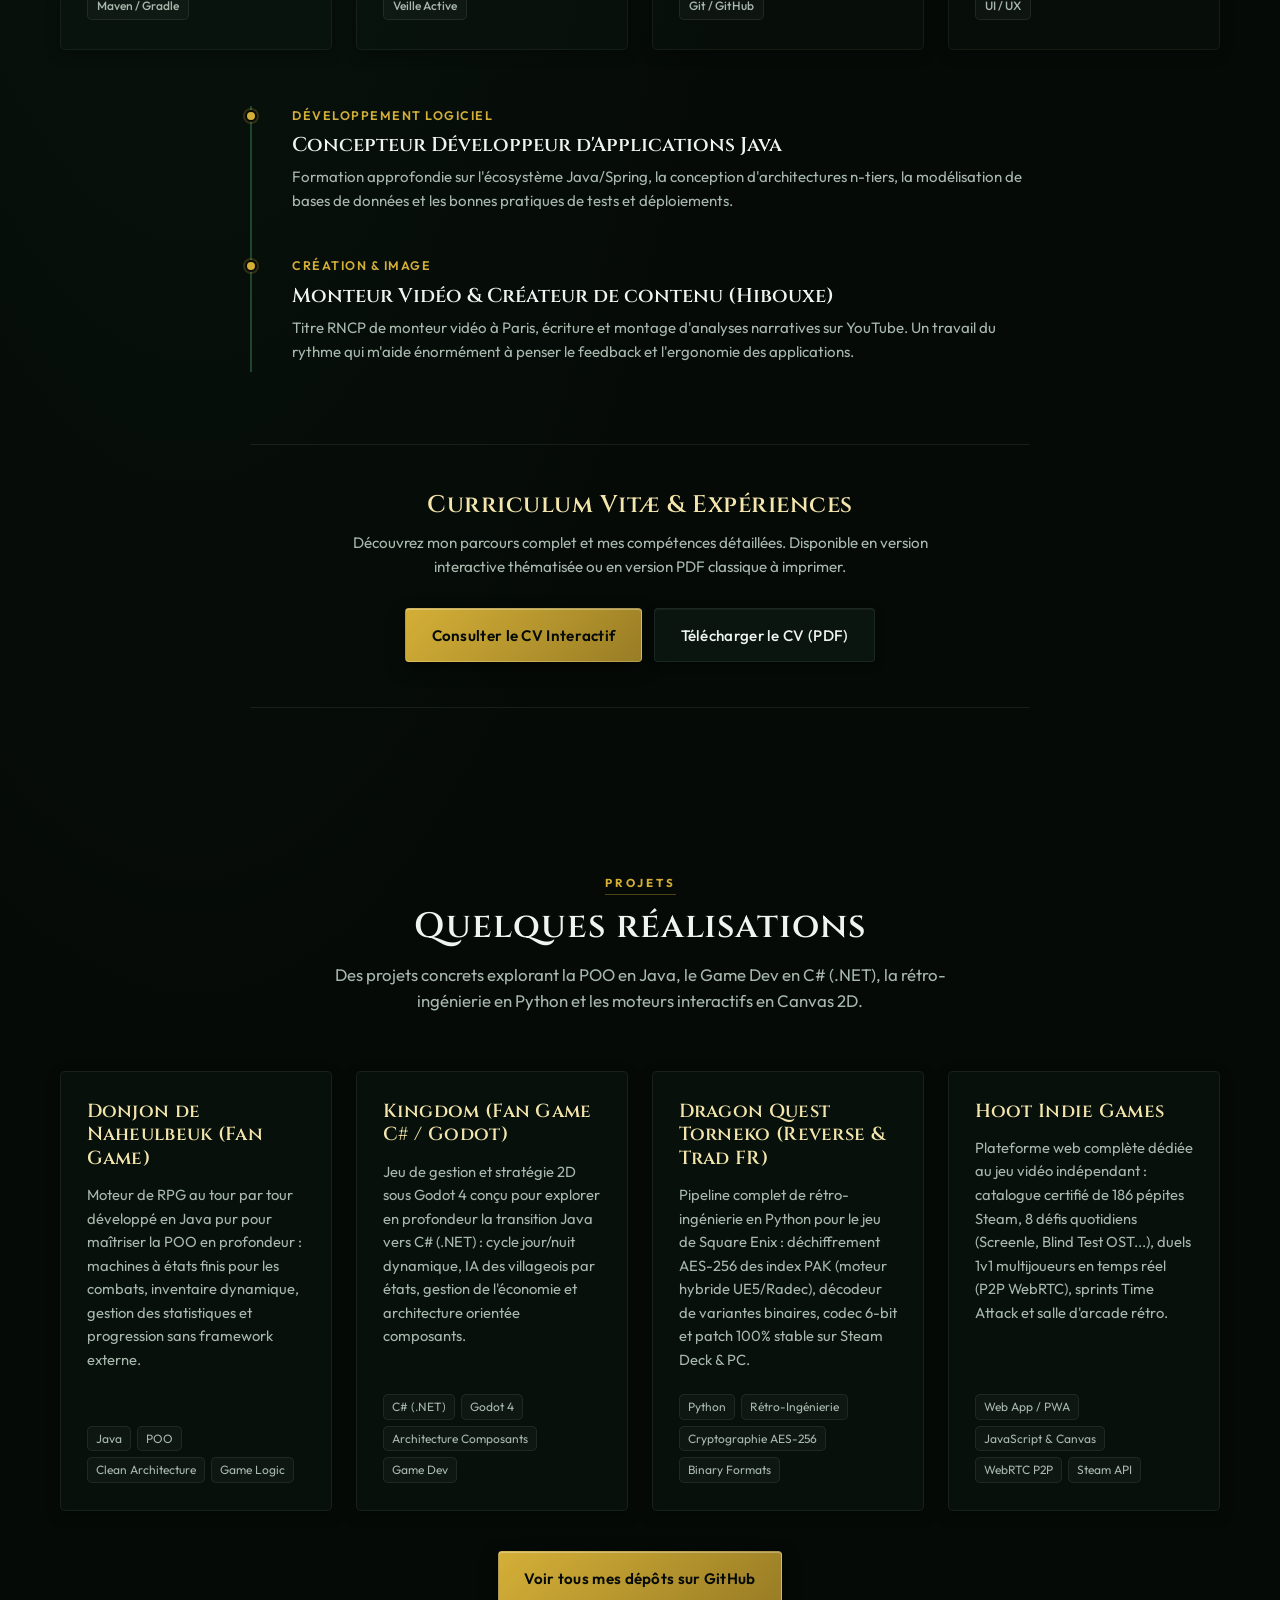
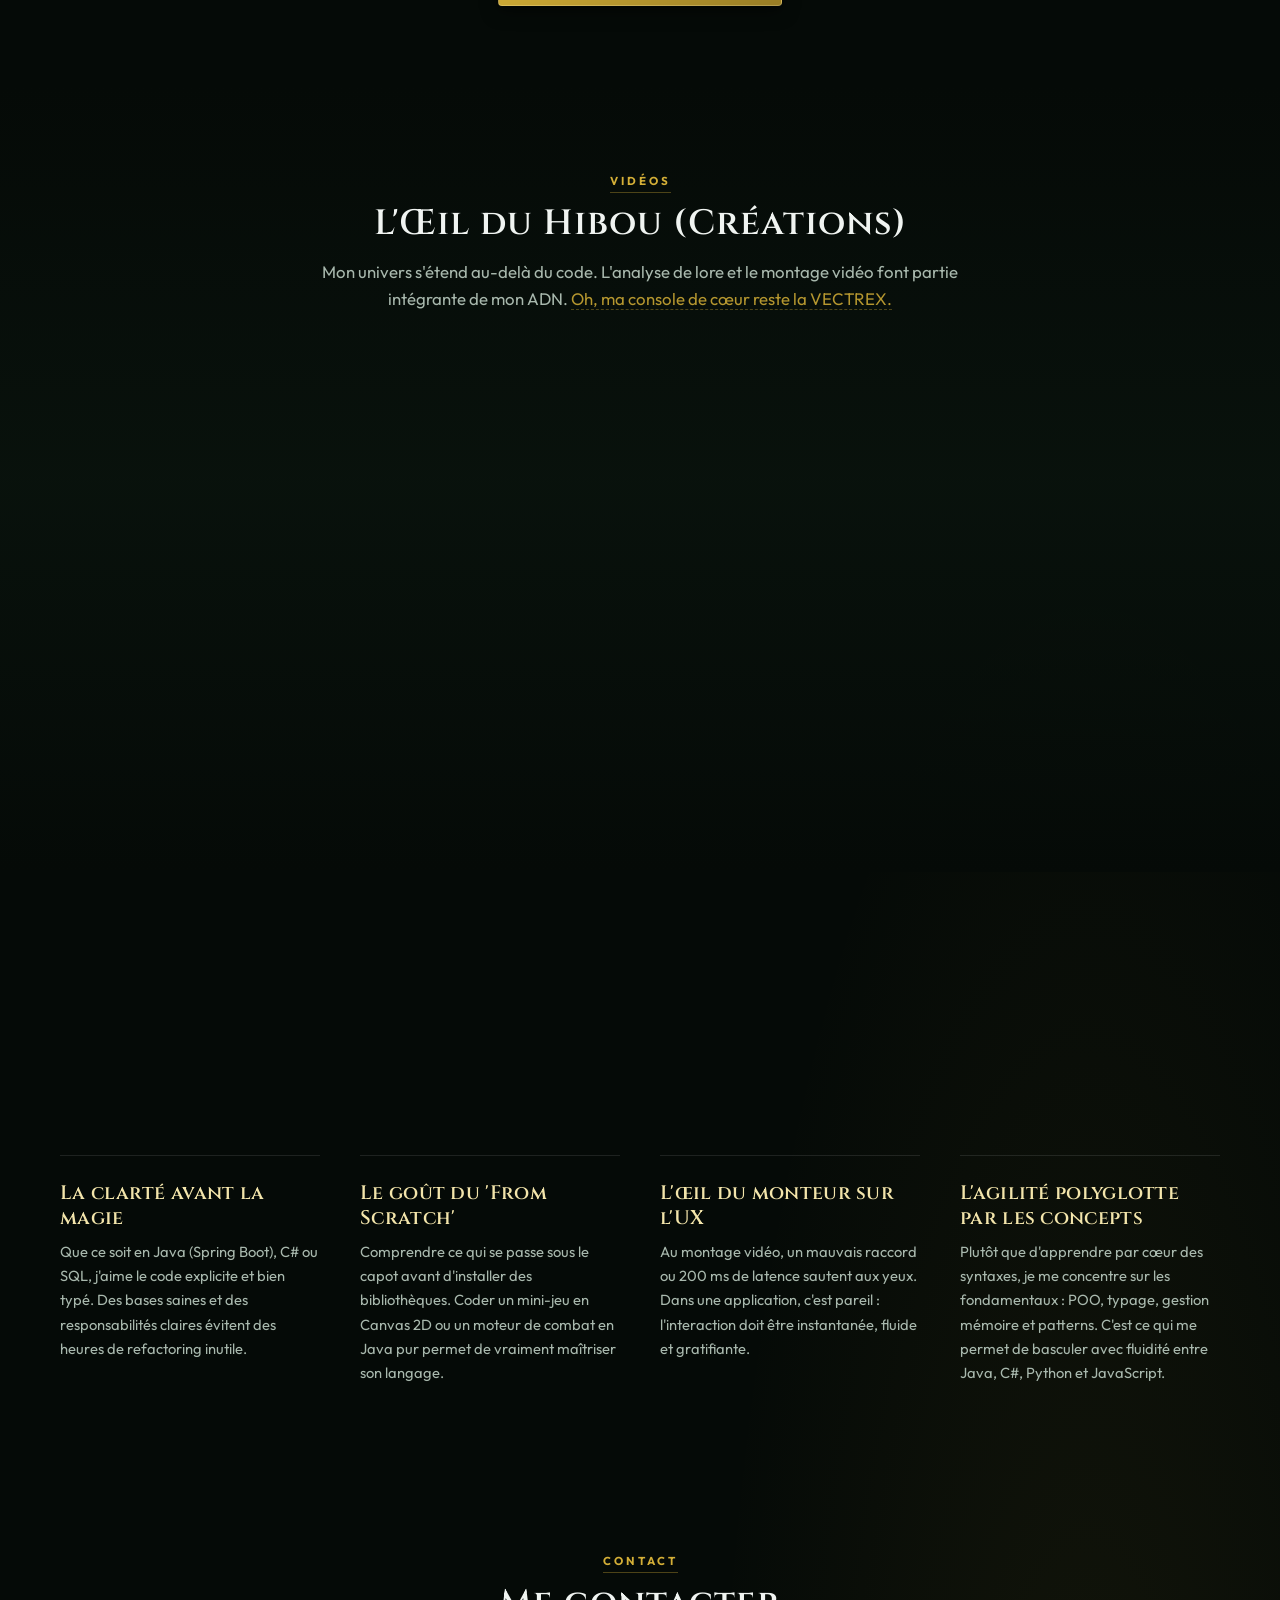
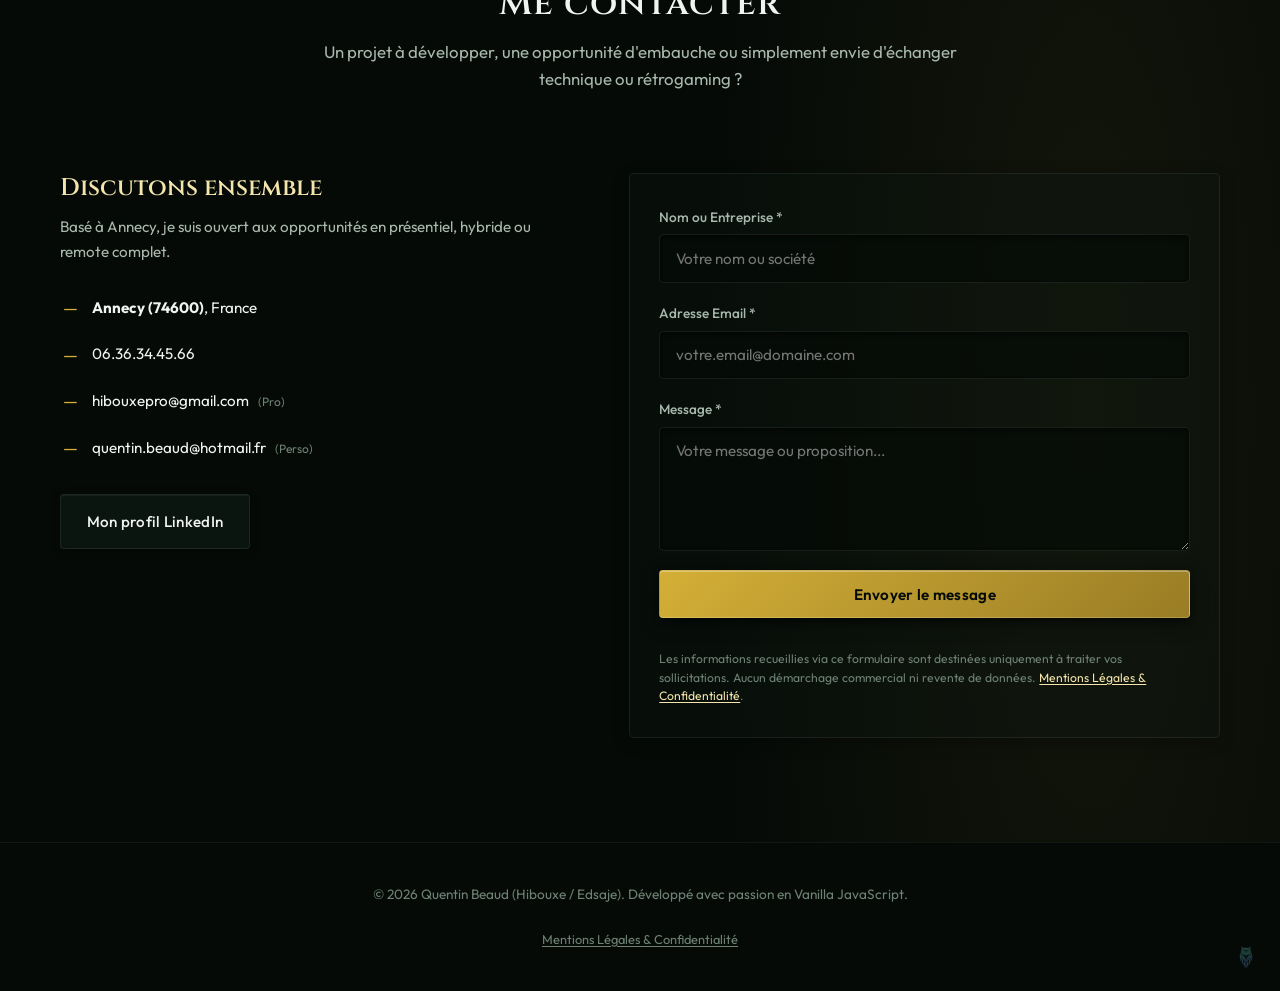
==== commit b4204903: "fix(vault): elimination de l'erreur fs timeout et blindage des sauvegardes GBA/retro" ====
--- a/index.html
+++ b/index.html
@@ -85,7 +85,7 @@
     <script defer src="js/audio.js?v=2.2"></script>
     <script defer src="js/particles.js?v=2.2"></script>
     <script defer src="js/leaderboard.js?v=2.2"></script>
-    <script defer src="js/easter-eggs.js?v=8.6"></script>
+    <script defer src="js/easter-eggs.js?v=8.7"></script>
     <script defer src="js/arcade/arcade.js?v=2.2"></script>
     <script defer src="js/vectrex/vectrex.js?v=2.2"></script>
     <script defer src="js/idle-game/idle.js?v=2.2"></script>
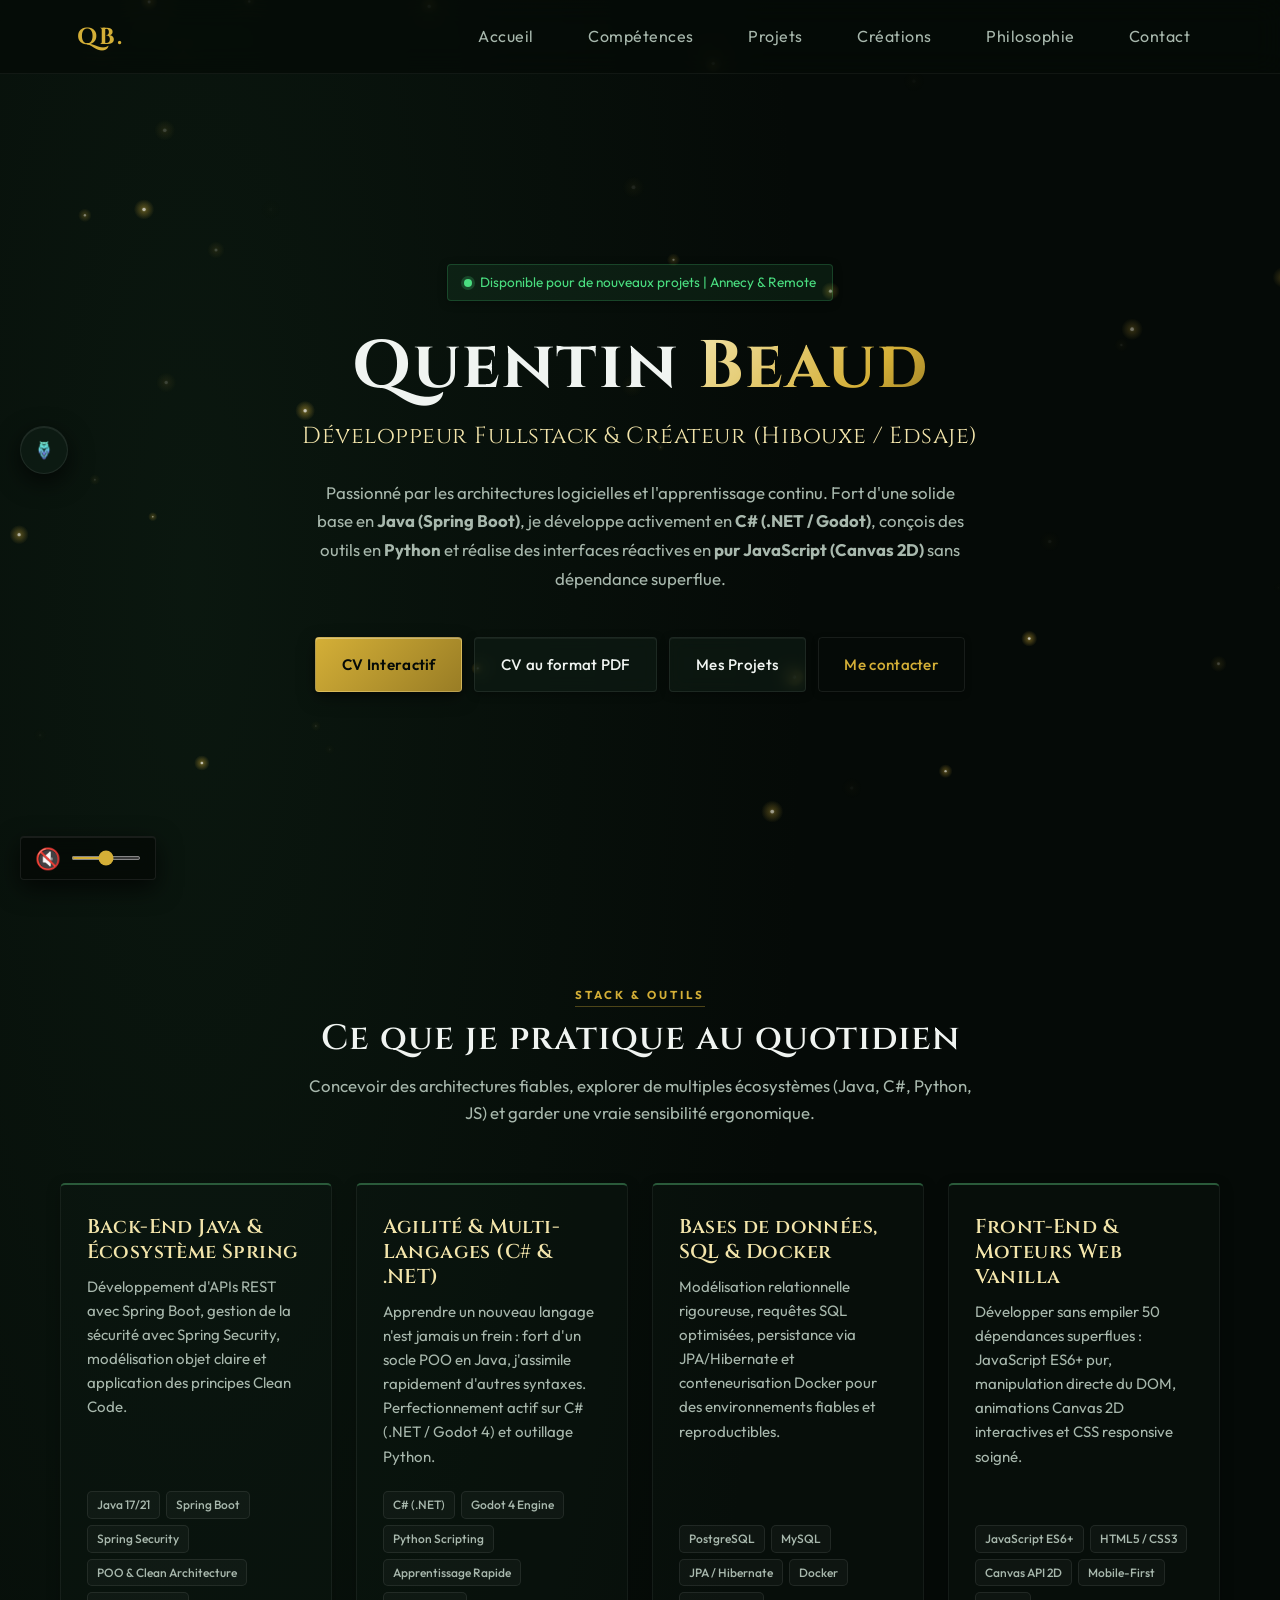
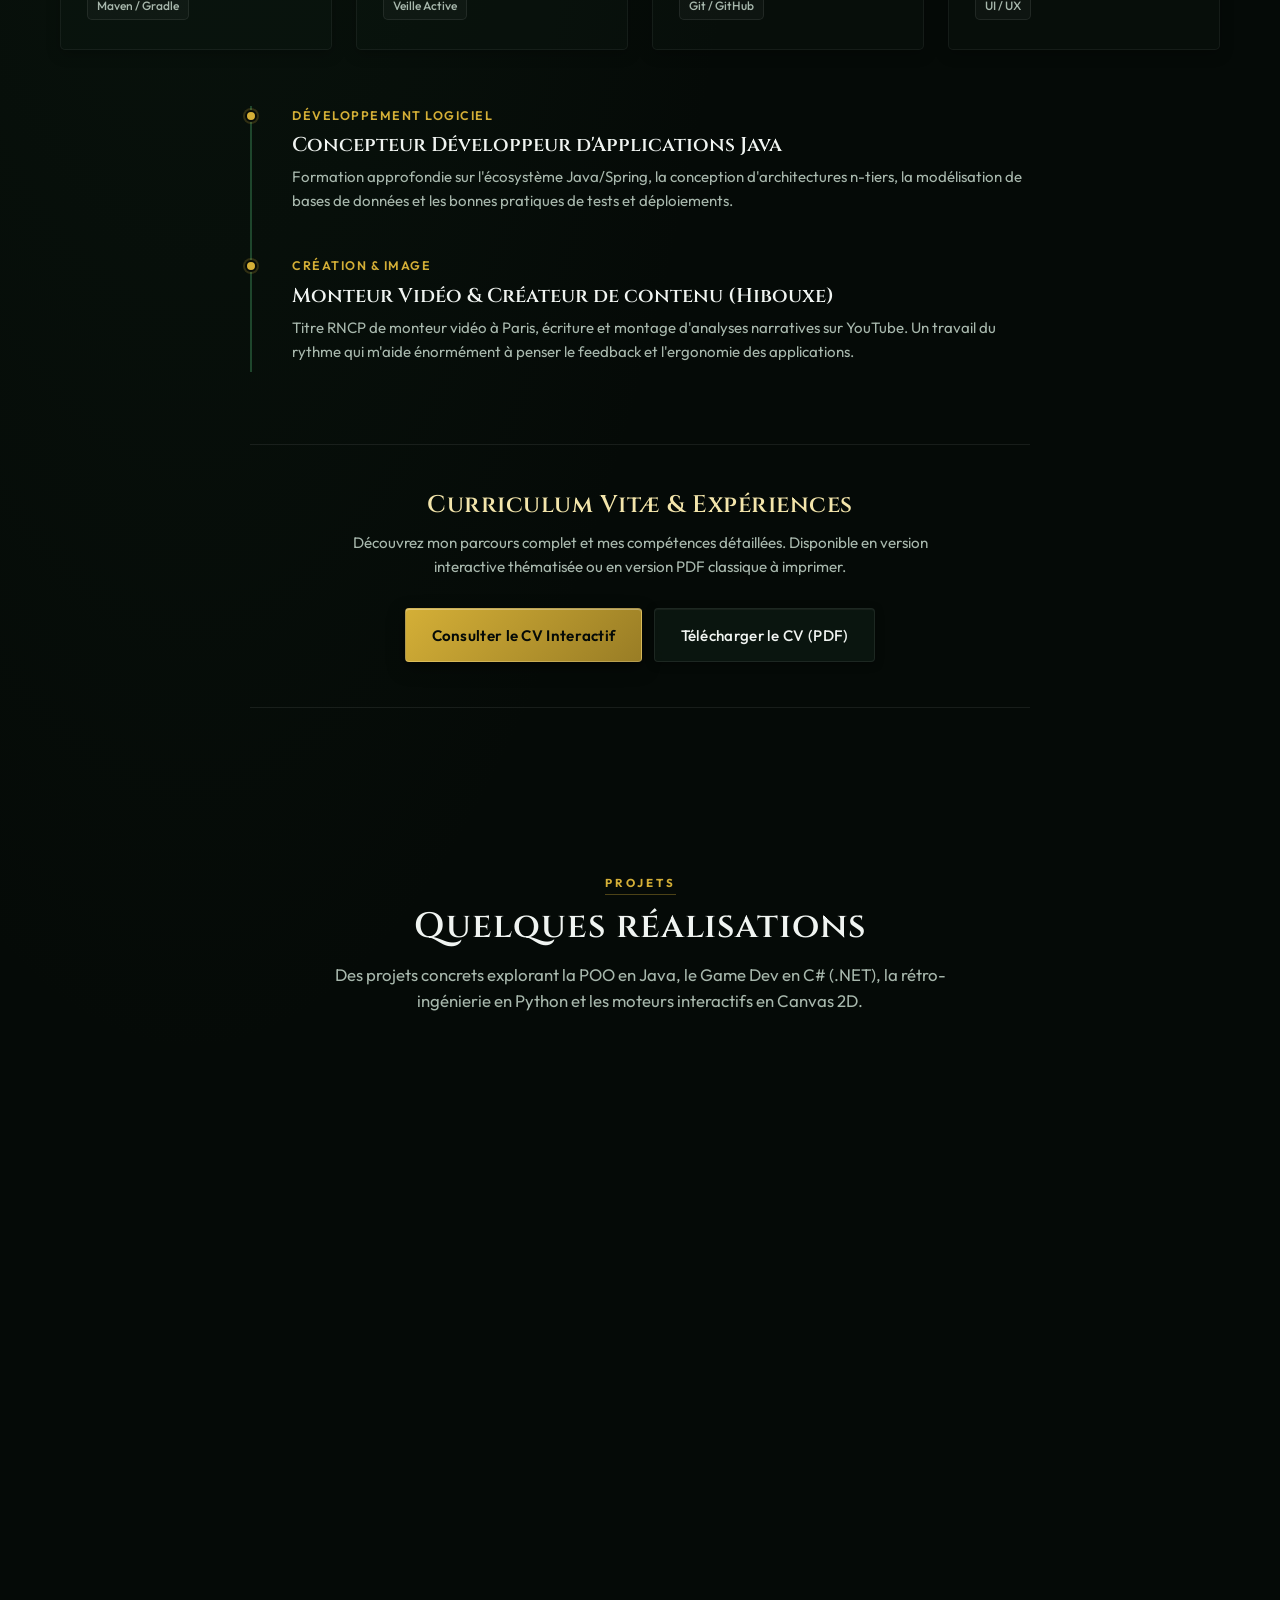
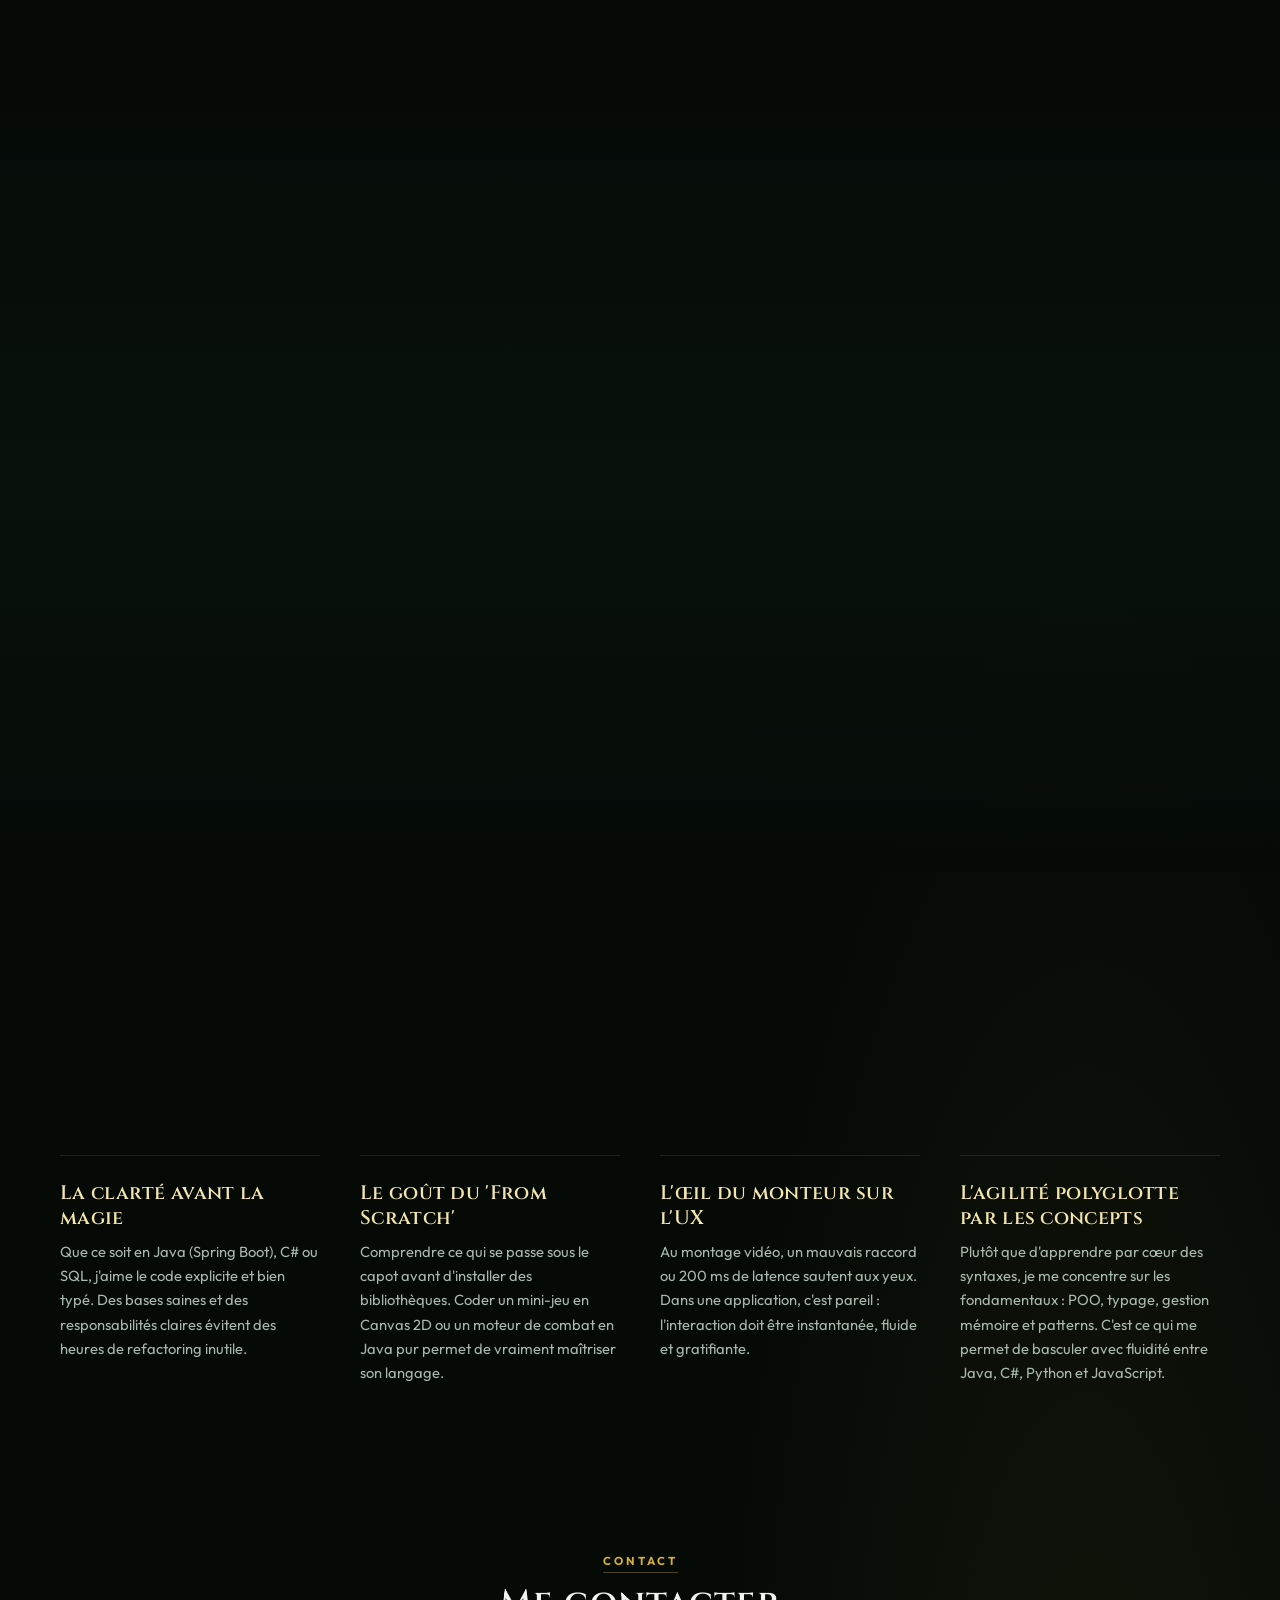
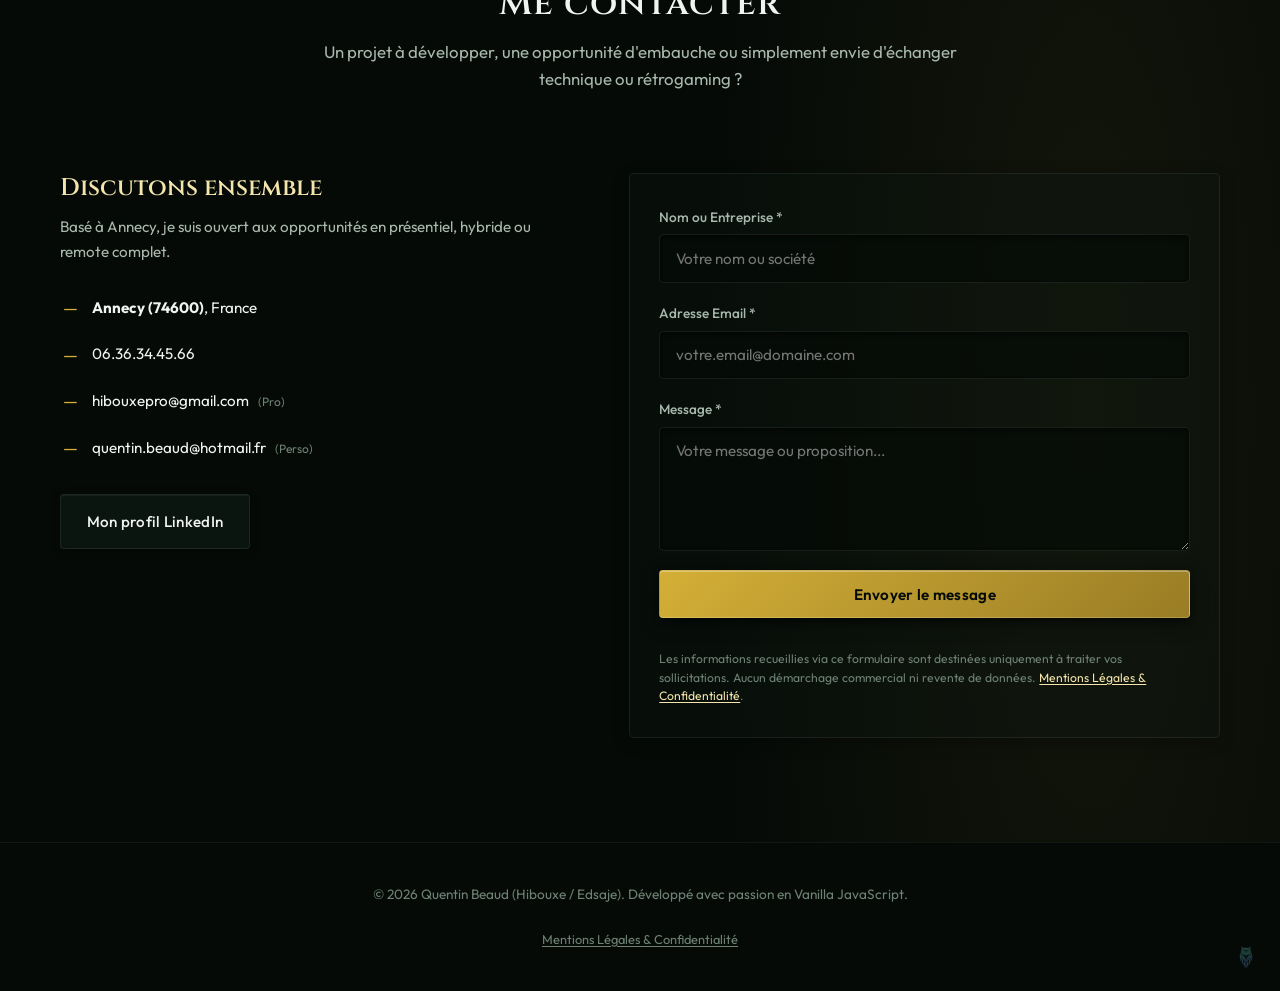
==== commit 69b51337: "fix(ds): affichage des deux ecrans DS cote-a-cote en mode mobile paysage et masquage du header" ====
--- a/index.html
+++ b/index.html
@@ -85,7 +85,7 @@
     <script defer src="js/audio.js?v=2.2"></script>
     <script defer src="js/particles.js?v=2.2"></script>
     <script defer src="js/leaderboard.js?v=2.2"></script>
-    <script defer src="js/easter-eggs.js?v=8.7"></script>
+    <script defer src="js/easter-eggs.js?v=8.8"></script>
     <script defer src="js/arcade/arcade.js?v=2.2"></script>
     <script defer src="js/vectrex/vectrex.js?v=2.2"></script>
     <script defer src="js/idle-game/idle.js?v=2.2"></script>
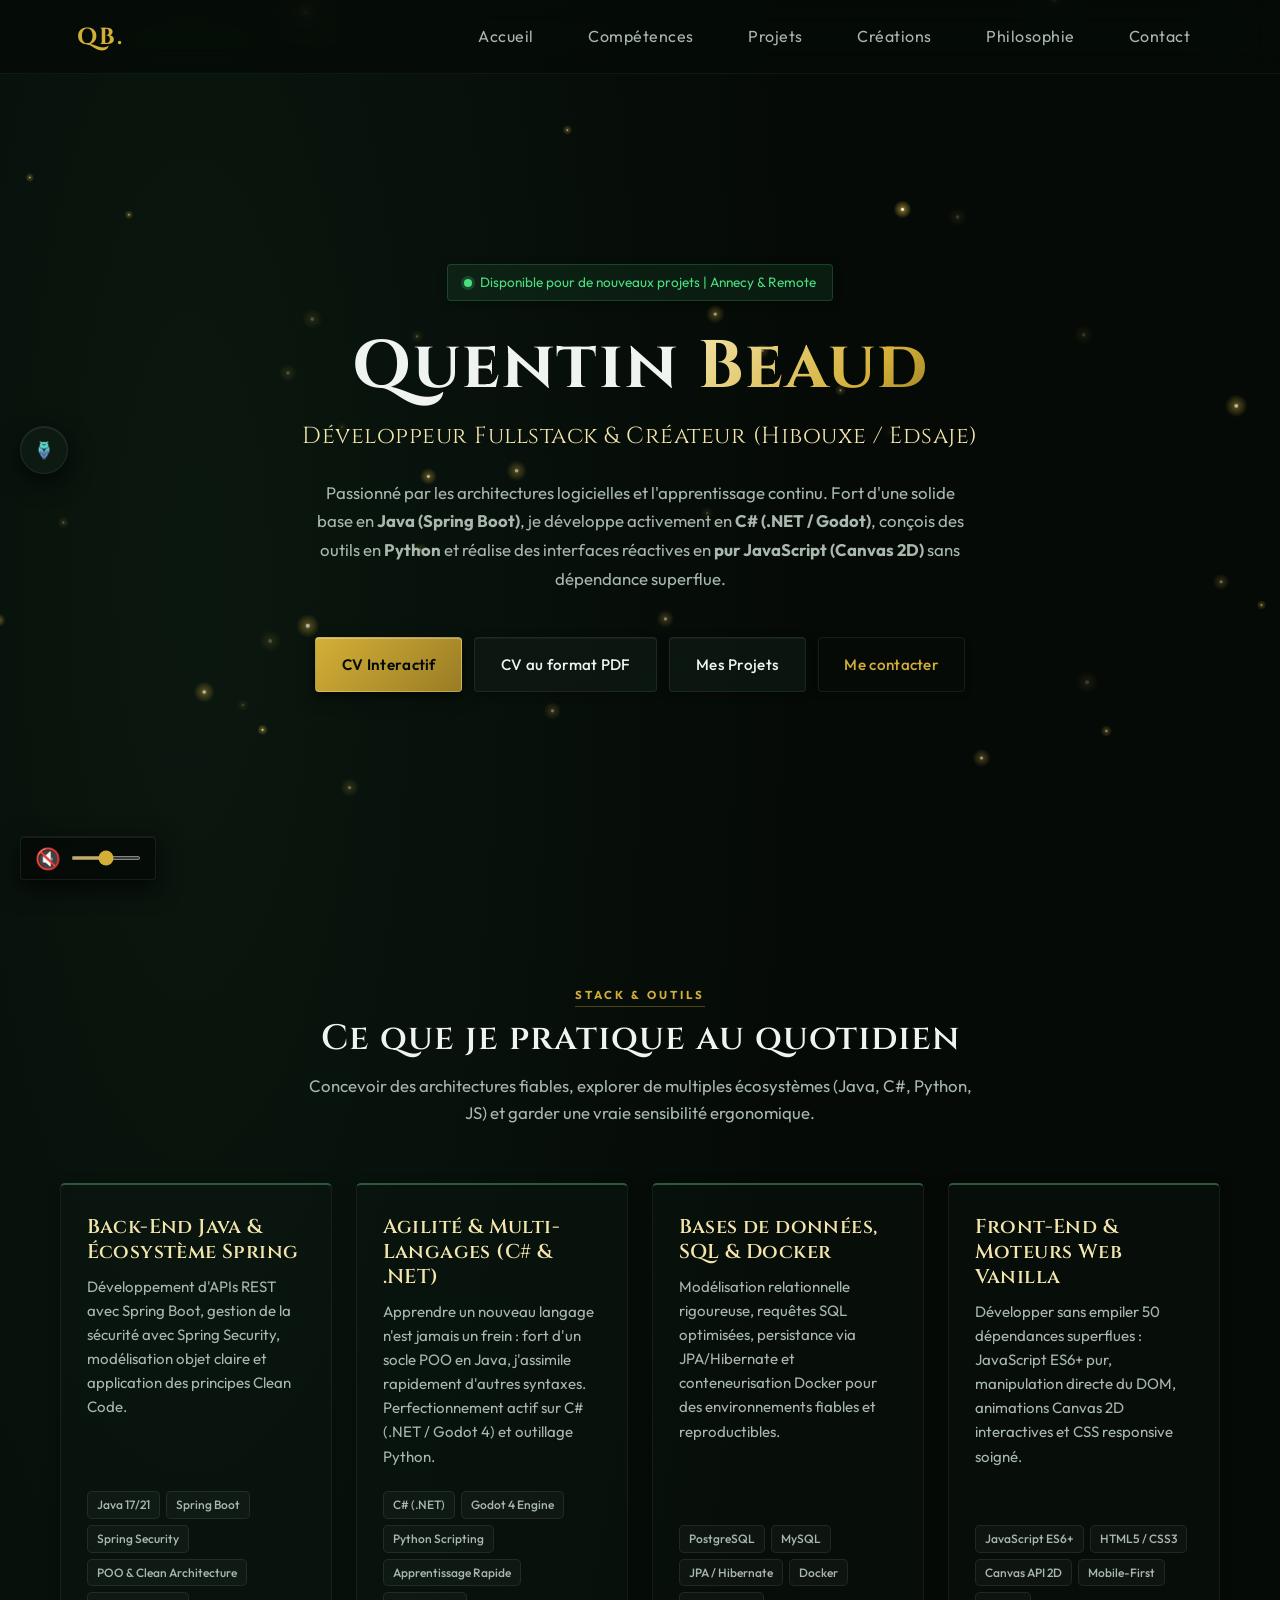
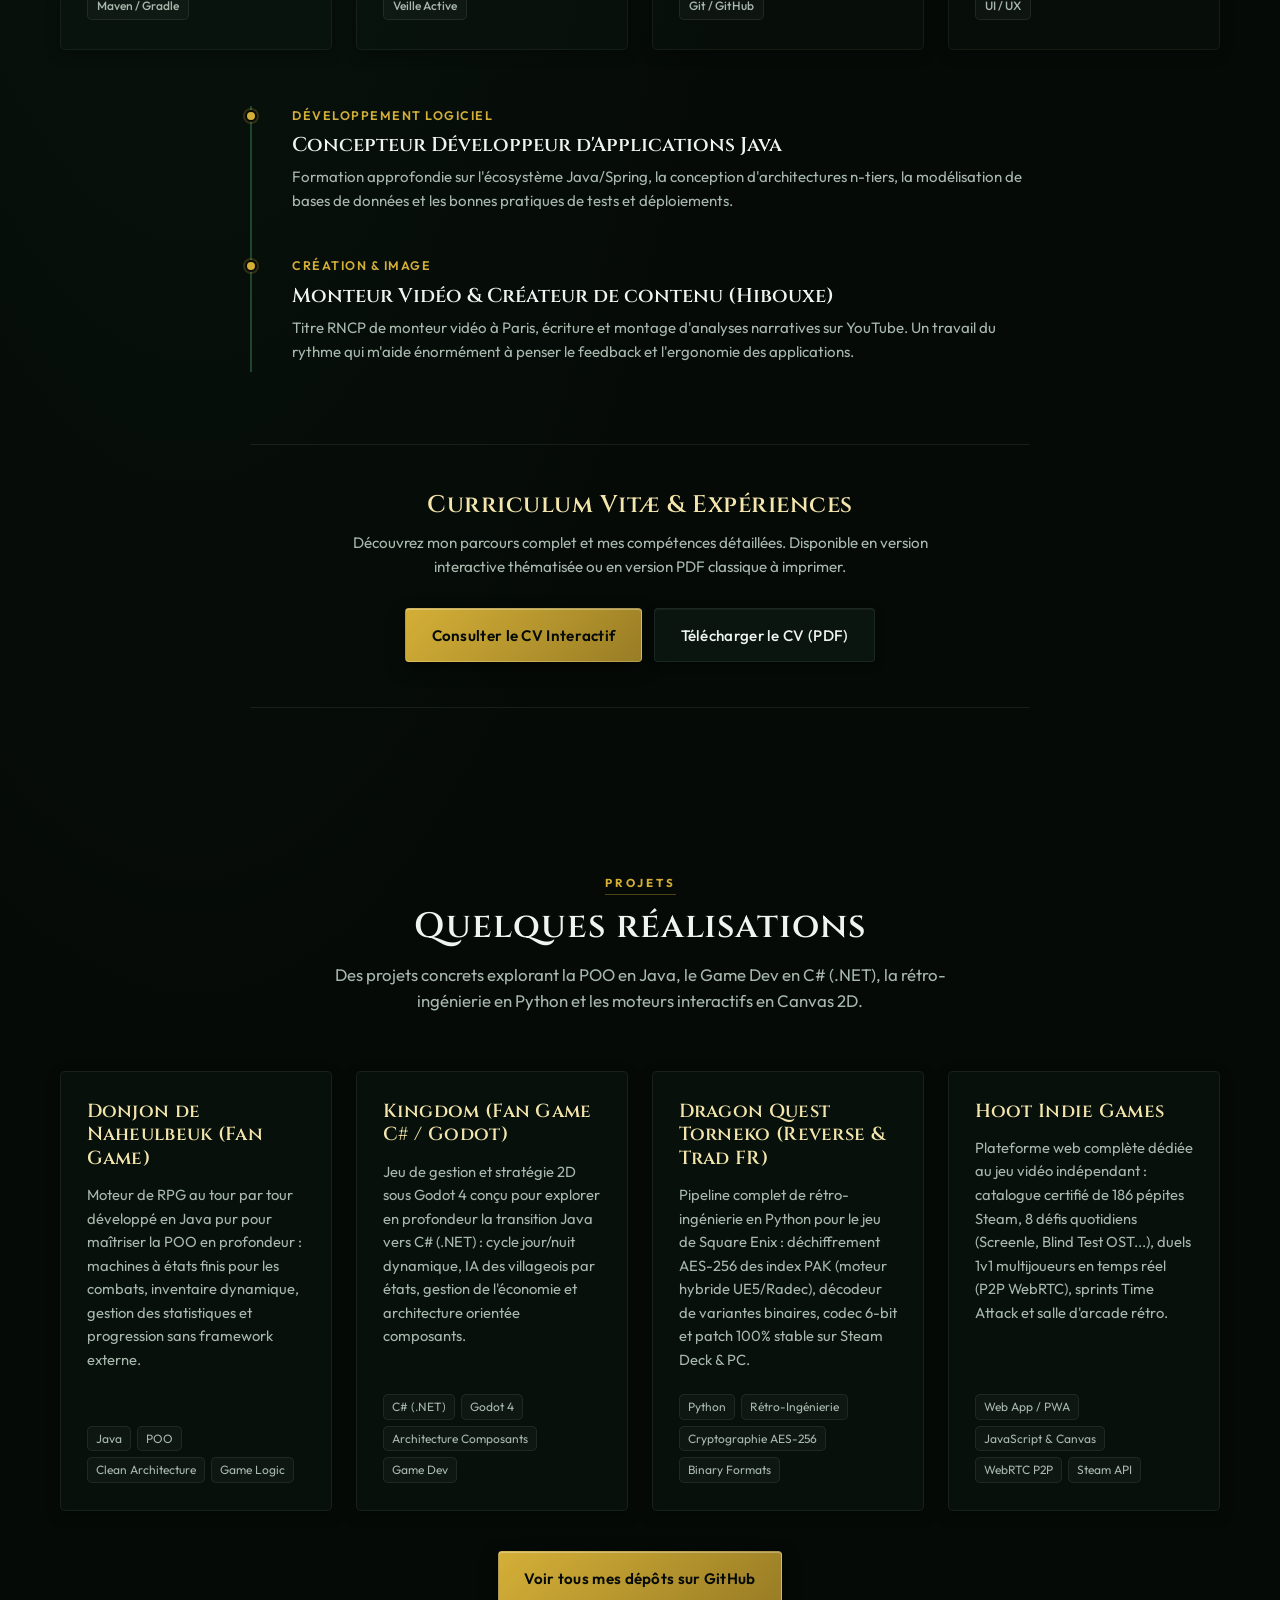
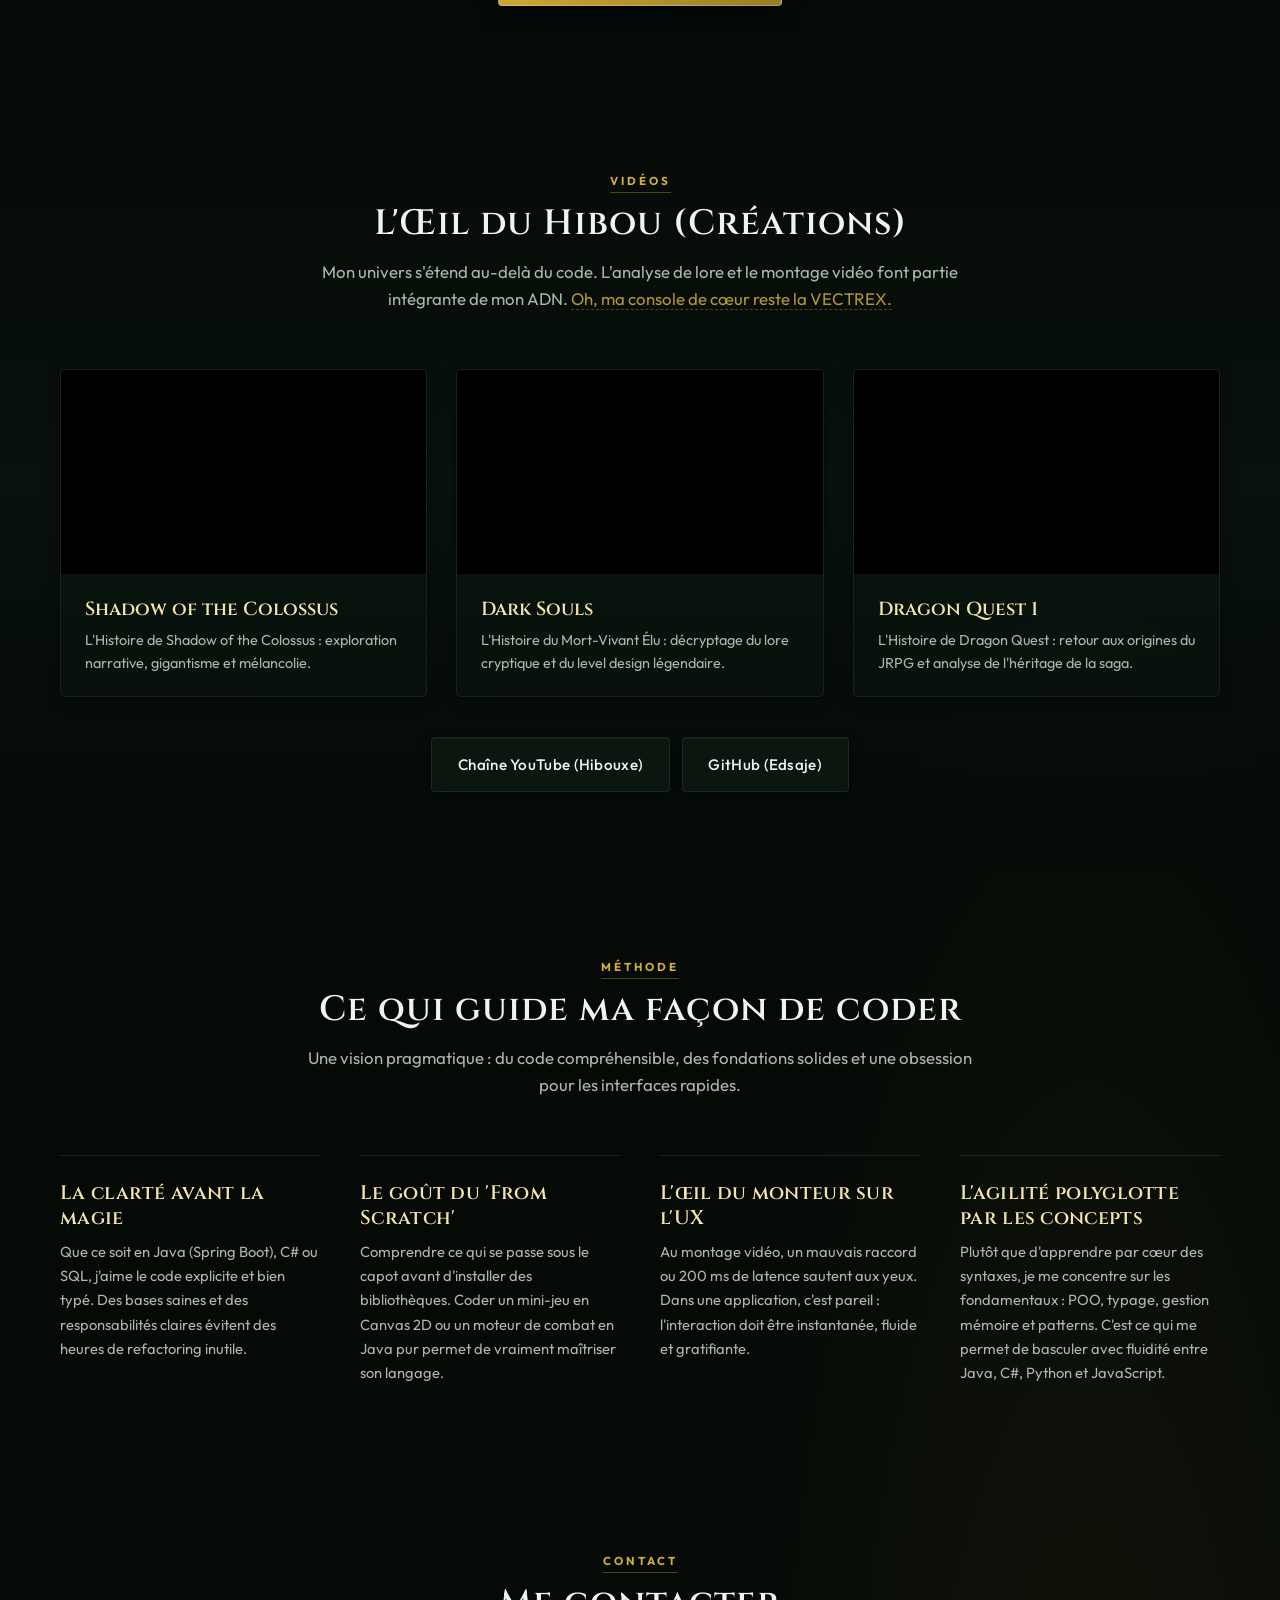
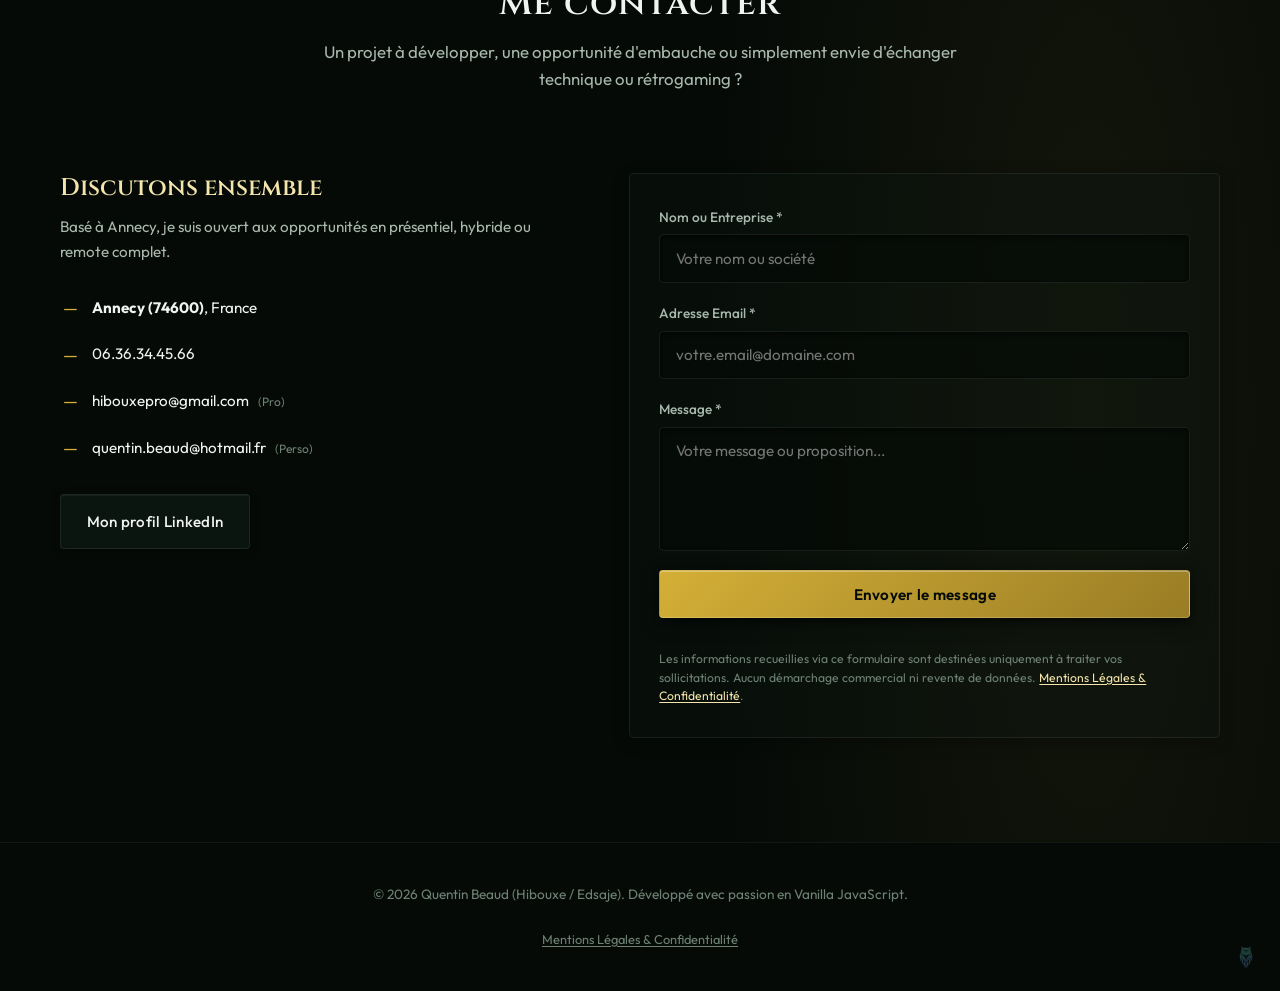
==== commit 18ae0825: "SEO: Canonicalisation non-www, sitemap.xml et directive robots" ====
--- a/index.html
+++ b/index.html
@@ -11,17 +11,17 @@
     <meta name="author" content="Quentin Beaud">
     <meta name="robots" content="index, follow, max-snippet:-1, max-image-preview:large, max-video-preview:-1">
     <meta name="language" content="French">
-    <link rel="canonical" href="https://www.quentinbeaud.com/">
+    <link rel="canonical" href="https://quentinbeaud.com/">
     <link rel="icon" type="image/webp" href="assets/logo-hibouxe-200.webp">
     
     <!-- Open Graph -->
     <meta property="og:locale" content="fr_FR">
     <meta property="og:type" content="profile">
-    <meta property="og:url" content="https://www.quentinbeaud.com/">
+    <meta property="og:url" content="https://quentinbeaud.com/">
     <meta property="og:site_name" content="Portfolio Quentin Beaud">
     <meta property="og:title" content="Quentin Beaud | Développeur Fullstack & Créateur">
     <meta property="og:description" content="Projets de développement Fullstack Java / C#, jeux sous Godot, Vanilla JS et créations vidéo.">
-    <meta property="og:image" content="https://www.quentinbeaud.com/assets/logo-hibouxe.png">
+    <meta property="og:image" content="https://quentinbeaud.com/assets/logo-hibouxe.png">
     <meta property="profile:first_name" content="Quentin">
     <meta property="profile:last_name" content="Beaud">
     <meta property="profile:username" content="Edsaje">
@@ -30,7 +30,7 @@
     <meta name="twitter:card" content="summary_large_image">
     <meta name="twitter:title" content="Quentin Beaud (Edsaje / Hibouxe) | Développeur Fullstack">
     <meta name="twitter:description" content="Portfolio et réalisations logicielles de Quentin Beaud. Écosystème Java, C# / Godot, Web Vanilla.">
-    <meta name="twitter:image" content="https://www.quentinbeaud.com/assets/logo-hibouxe.png">
+    <meta name="twitter:image" content="https://quentinbeaud.com/assets/logo-hibouxe.png">
 
     <!-- JSON-LD Données Structurées (Schema.org) -->
     <script type="application/ld+json">
@@ -39,12 +39,12 @@
       "@graph": [
         {
           "@type": "Person",
-          "@id": "https://www.quentinbeaud.com/#person",
+          "@id": "https://quentinbeaud.com/#person",
           "name": "Quentin Beaud",
           "alternateName": ["Hibouxe", "Edsaje"],
           "jobTitle": "Concepteur Développeur Fullstack",
           "description": "Développeur Fullstack spécialisé dans l'écosystème Java (Spring Boot, SQL, Docker), le développement C# (Godot Engine) et le Web Vanilla sans framework.",
-          "url": "https://www.quentinbeaud.com",
+          "url": "https://quentinbeaud.com",
           "nationality": "French",
           "address": {
             "@type": "PostalAddress",
@@ -62,11 +62,11 @@
         },
         {
           "@type": "WebSite",
-          "@id": "https://www.quentinbeaud.com/#website",
-          "url": "https://www.quentinbeaud.com",
+          "@id": "https://quentinbeaud.com/#website",
+          "url": "https://quentinbeaud.com",
           "name": "Portfolio Quentin Beaud",
           "publisher": {
-            "@id": "https://www.quentinbeaud.com/#person"
+            "@id": "https://quentinbeaud.com/#person"
           }
         }
       ]
